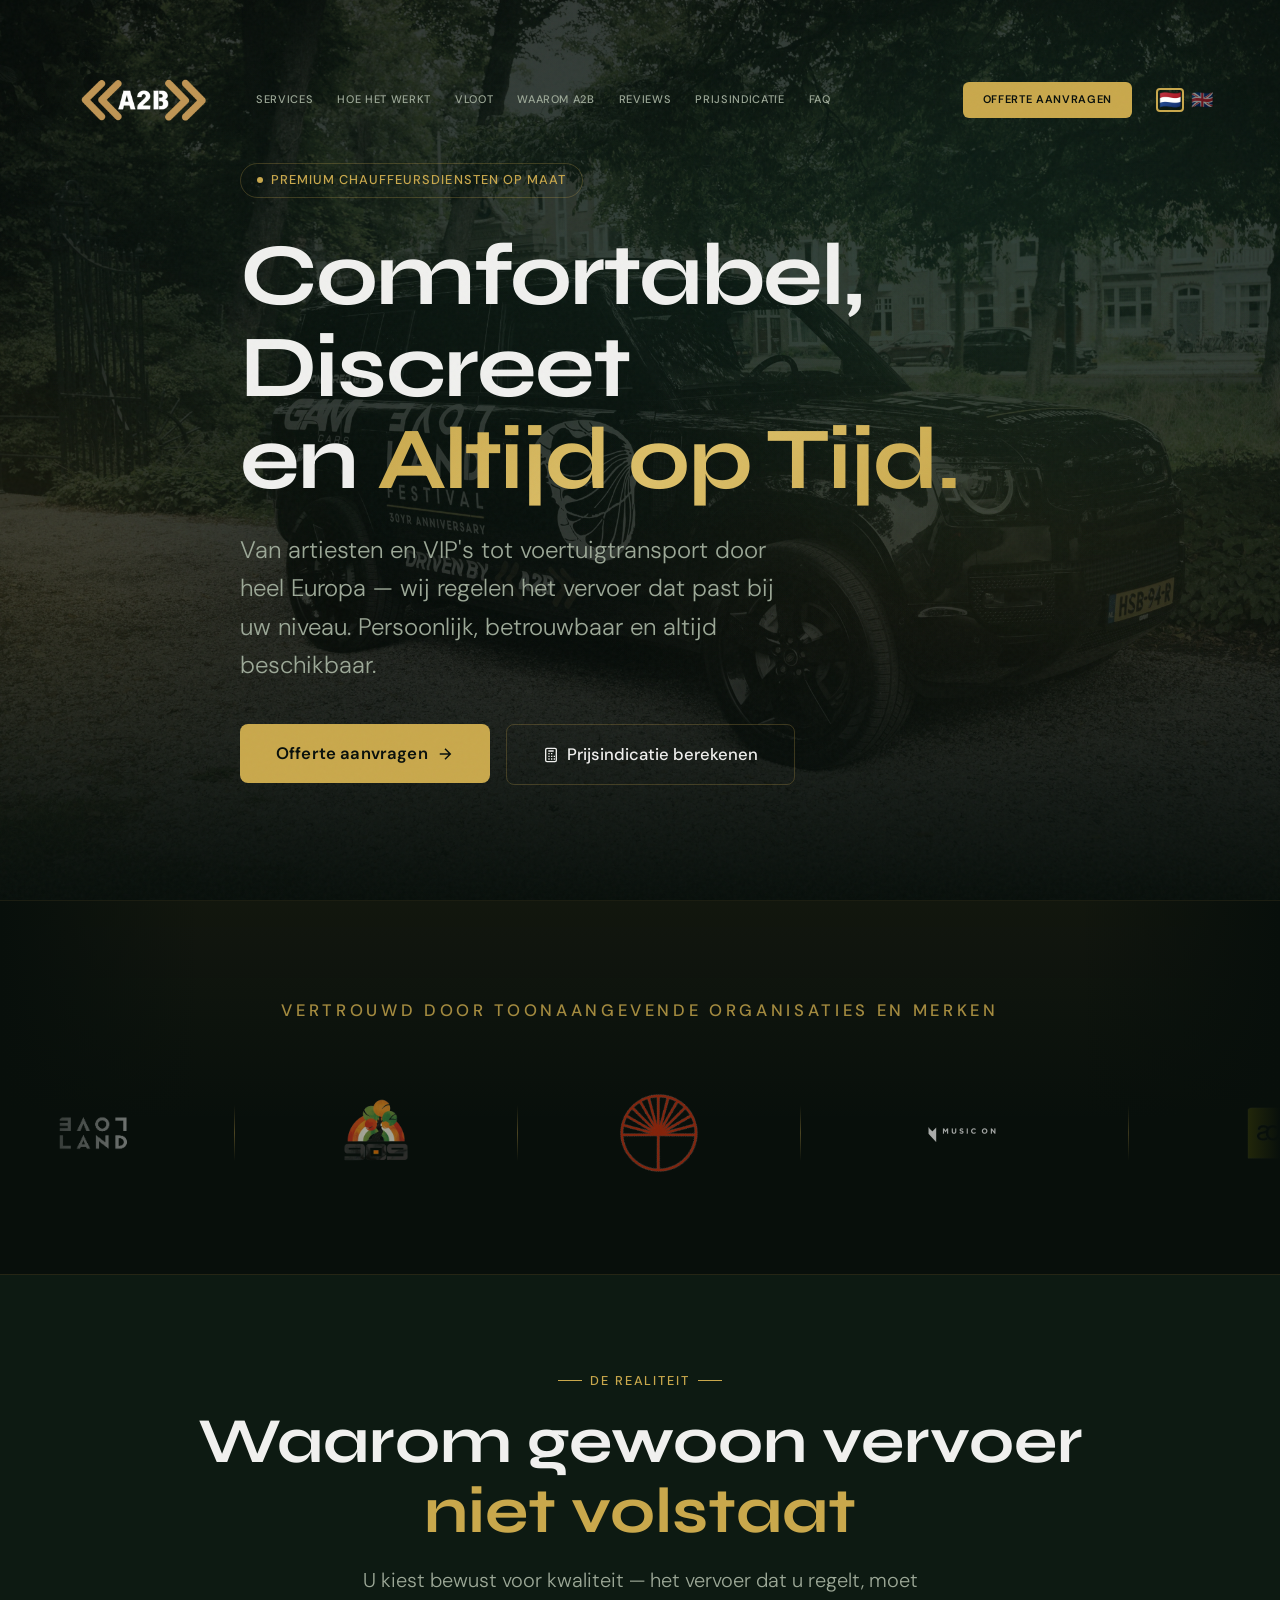
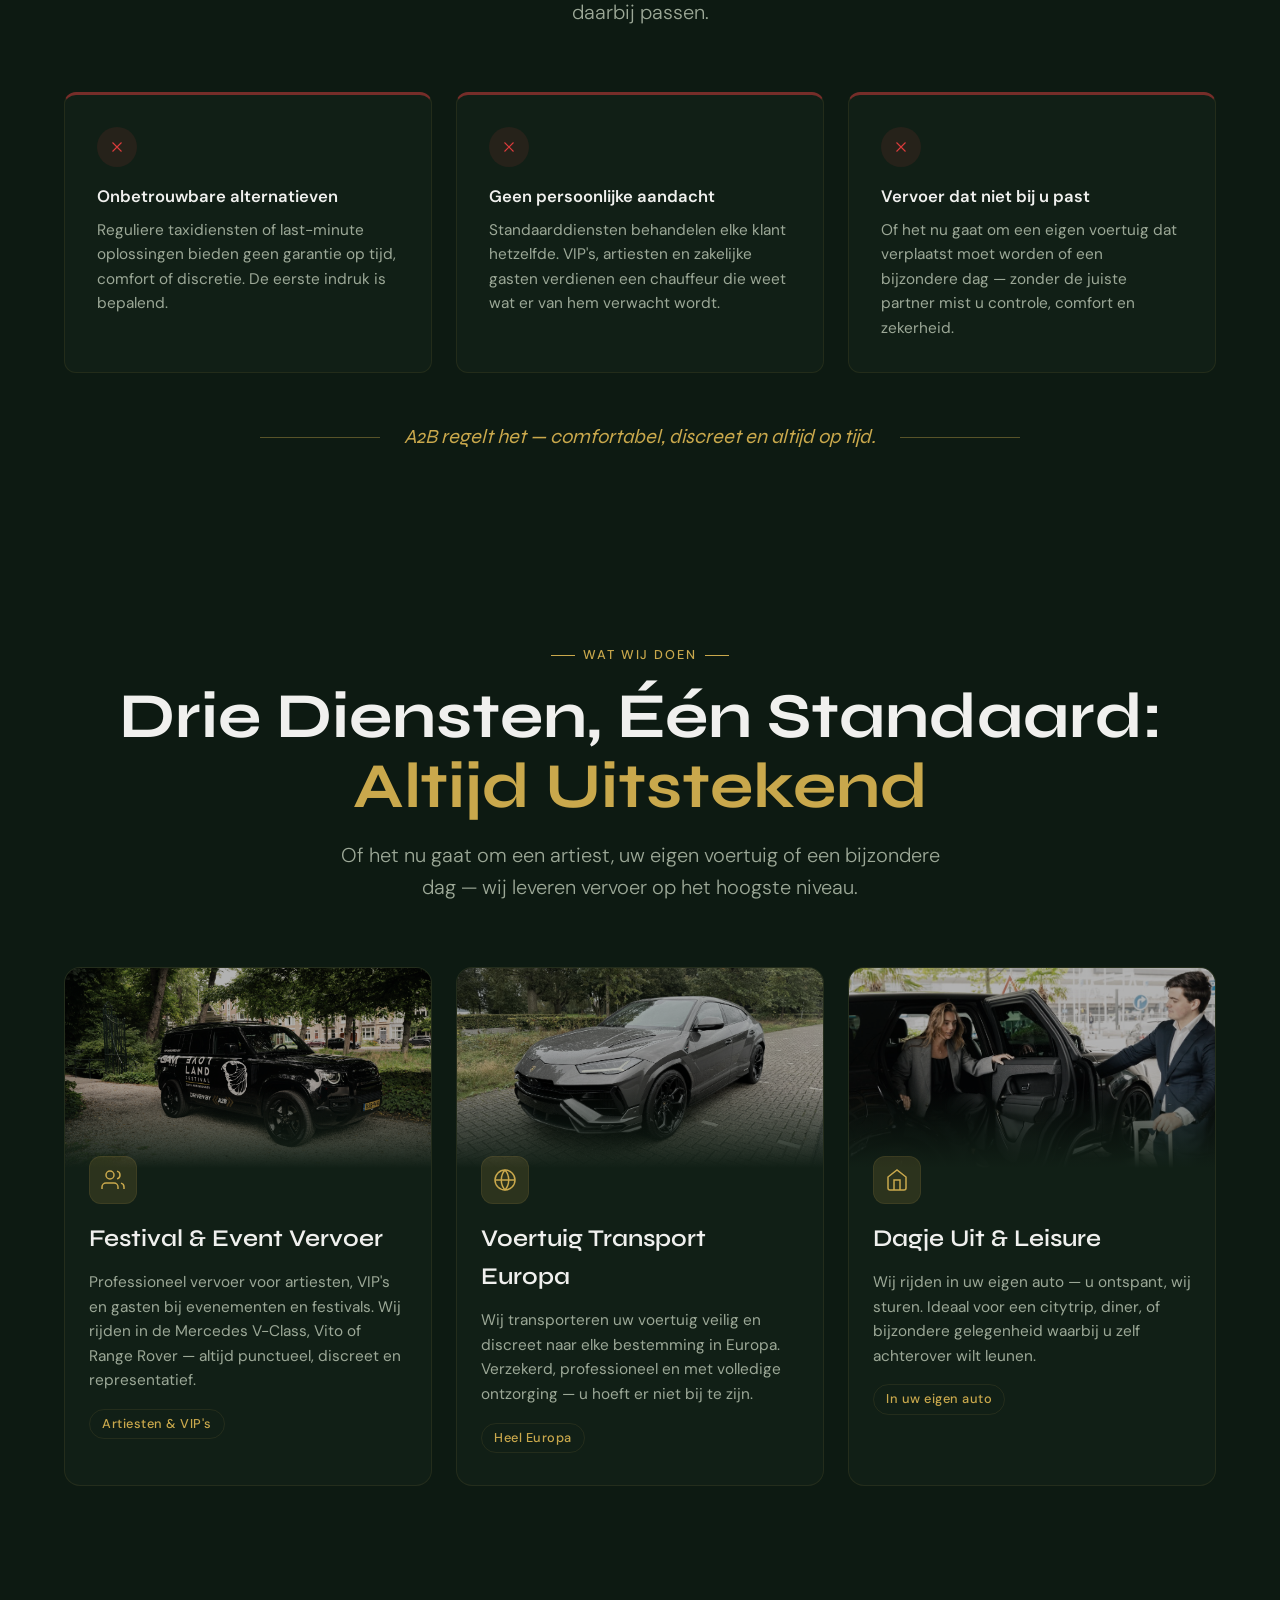
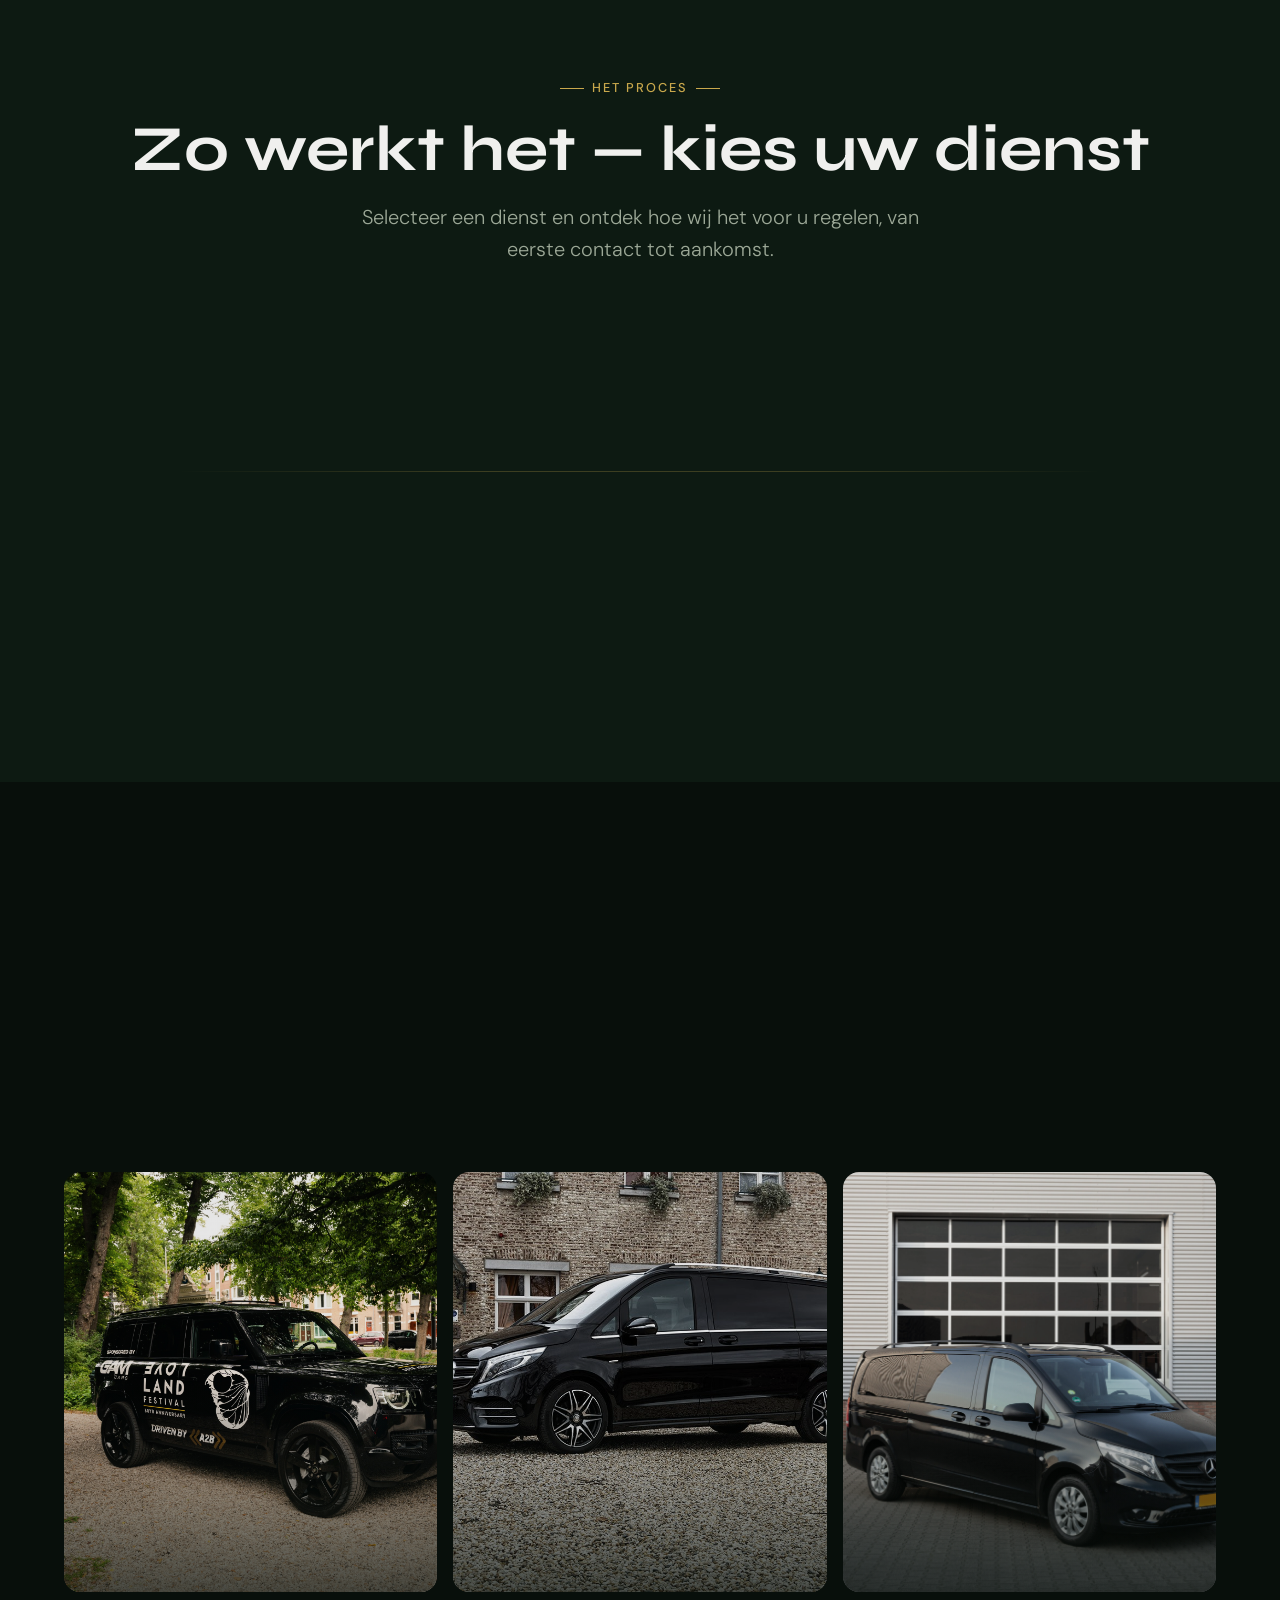
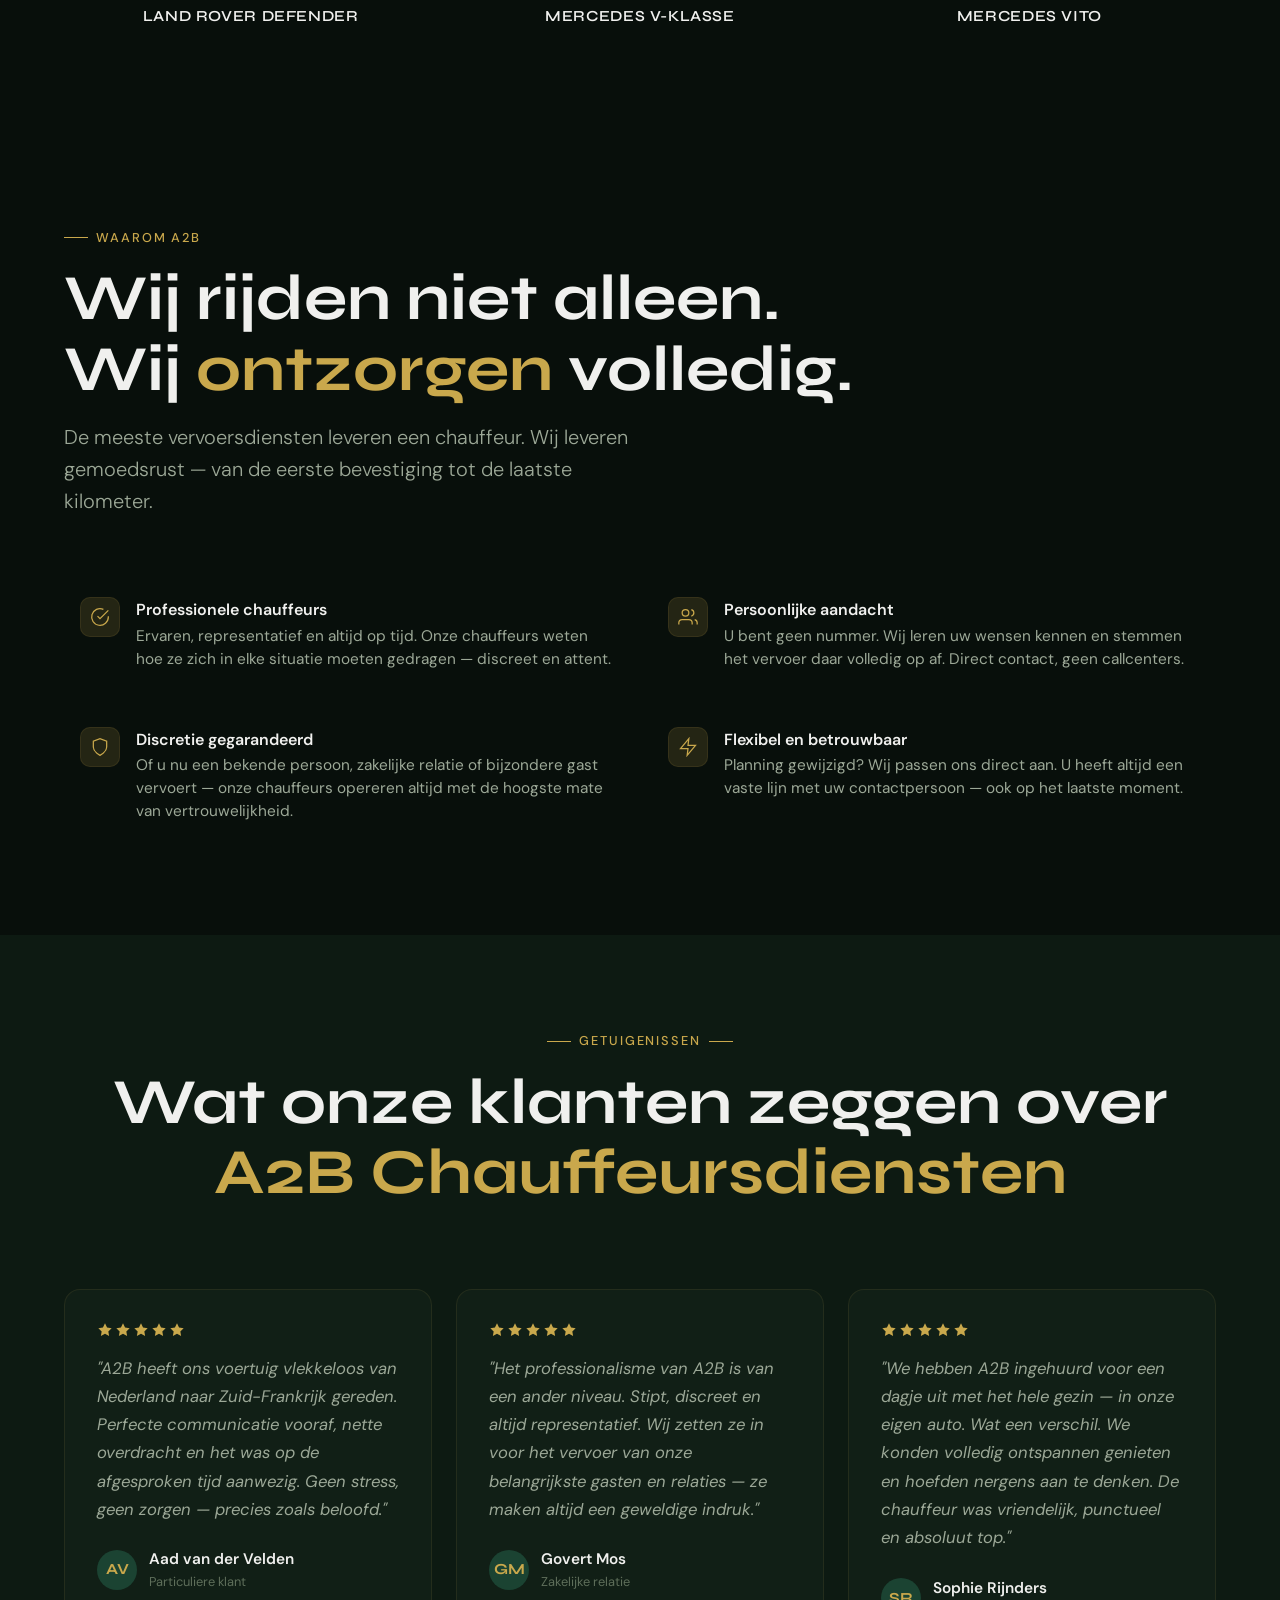
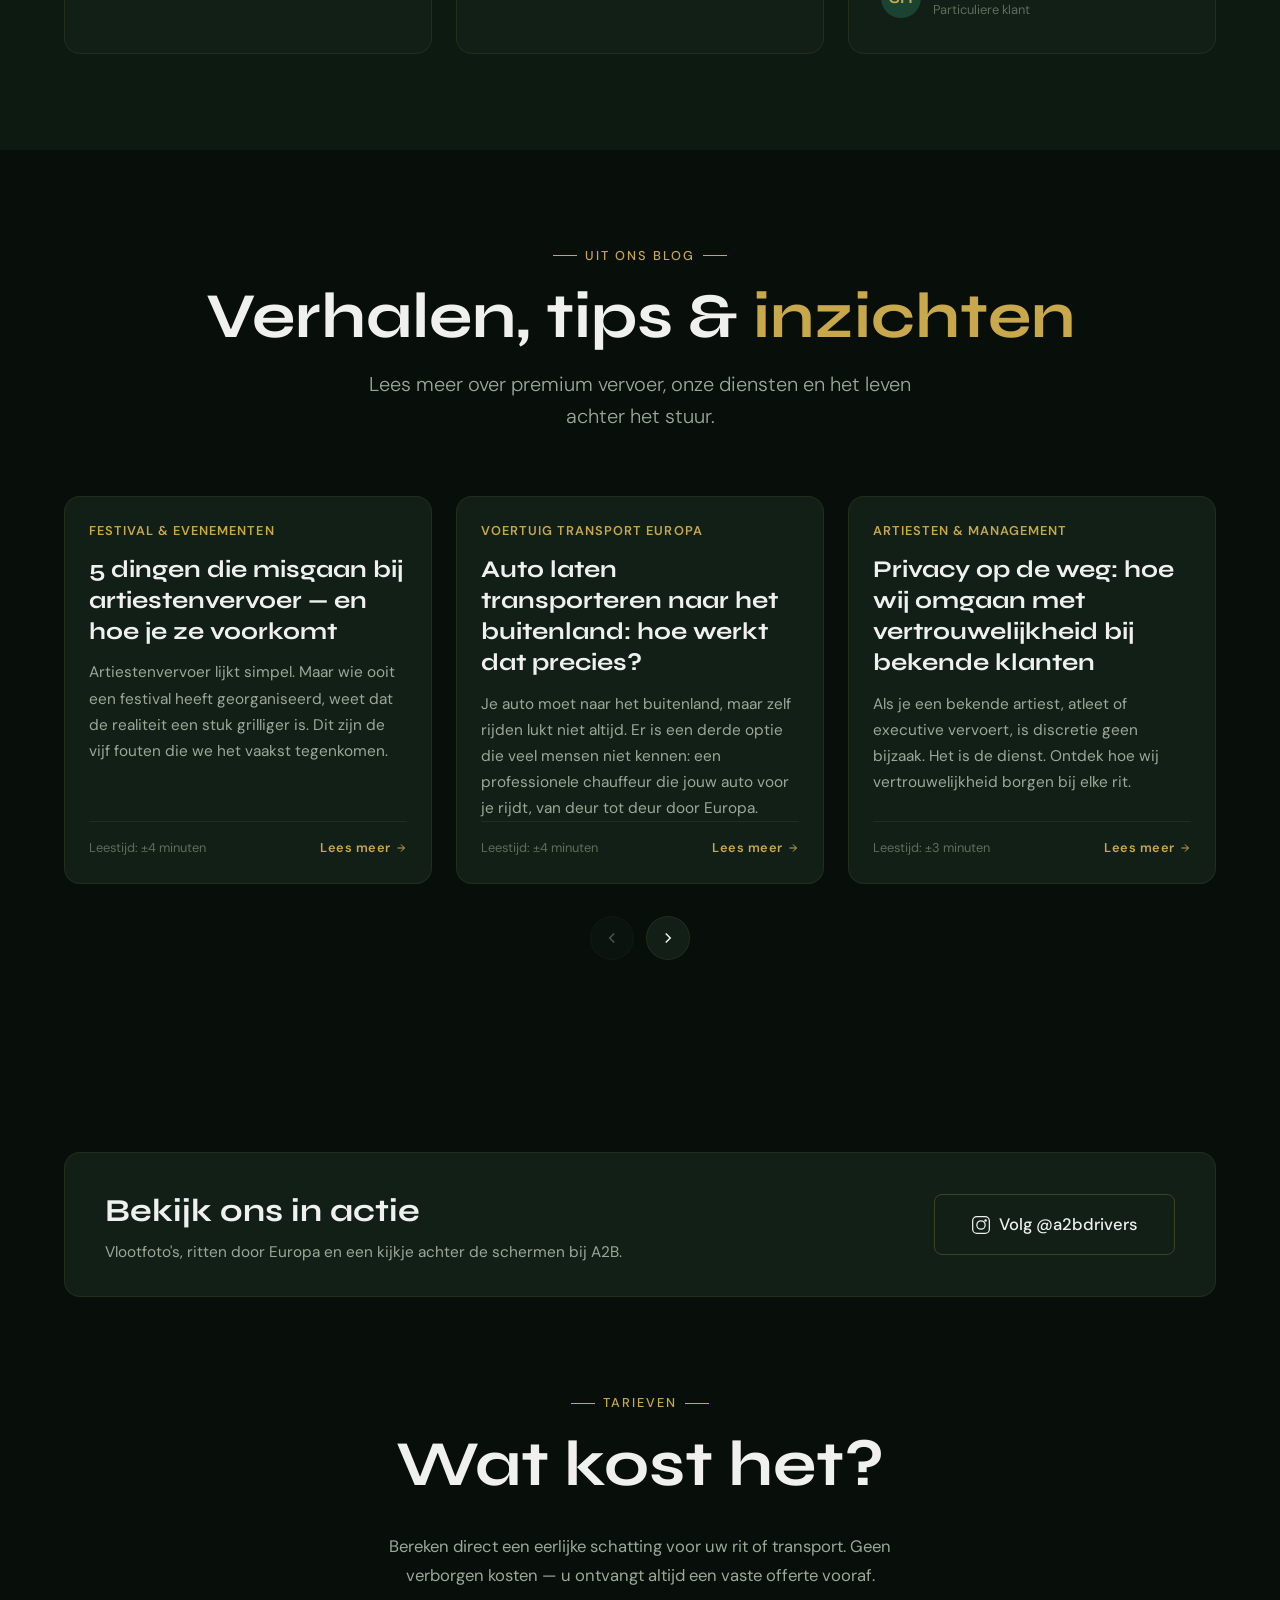
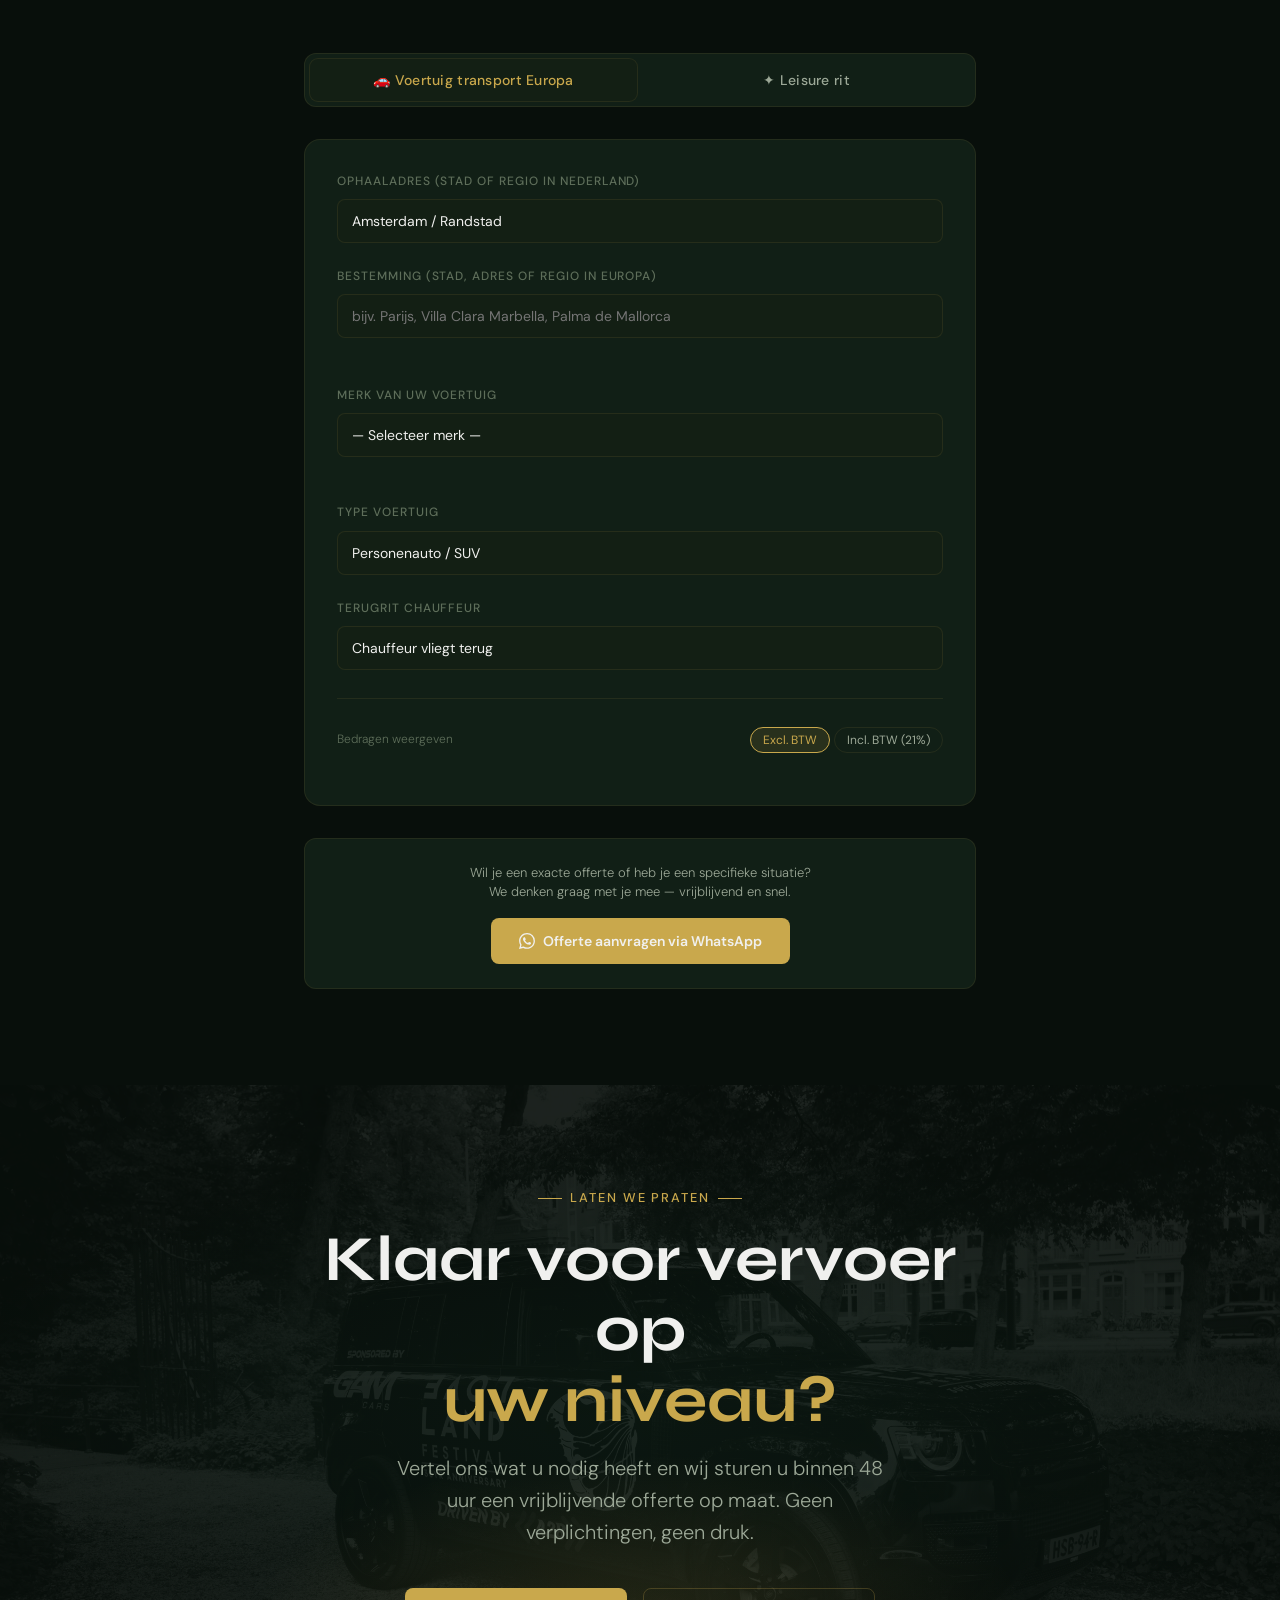
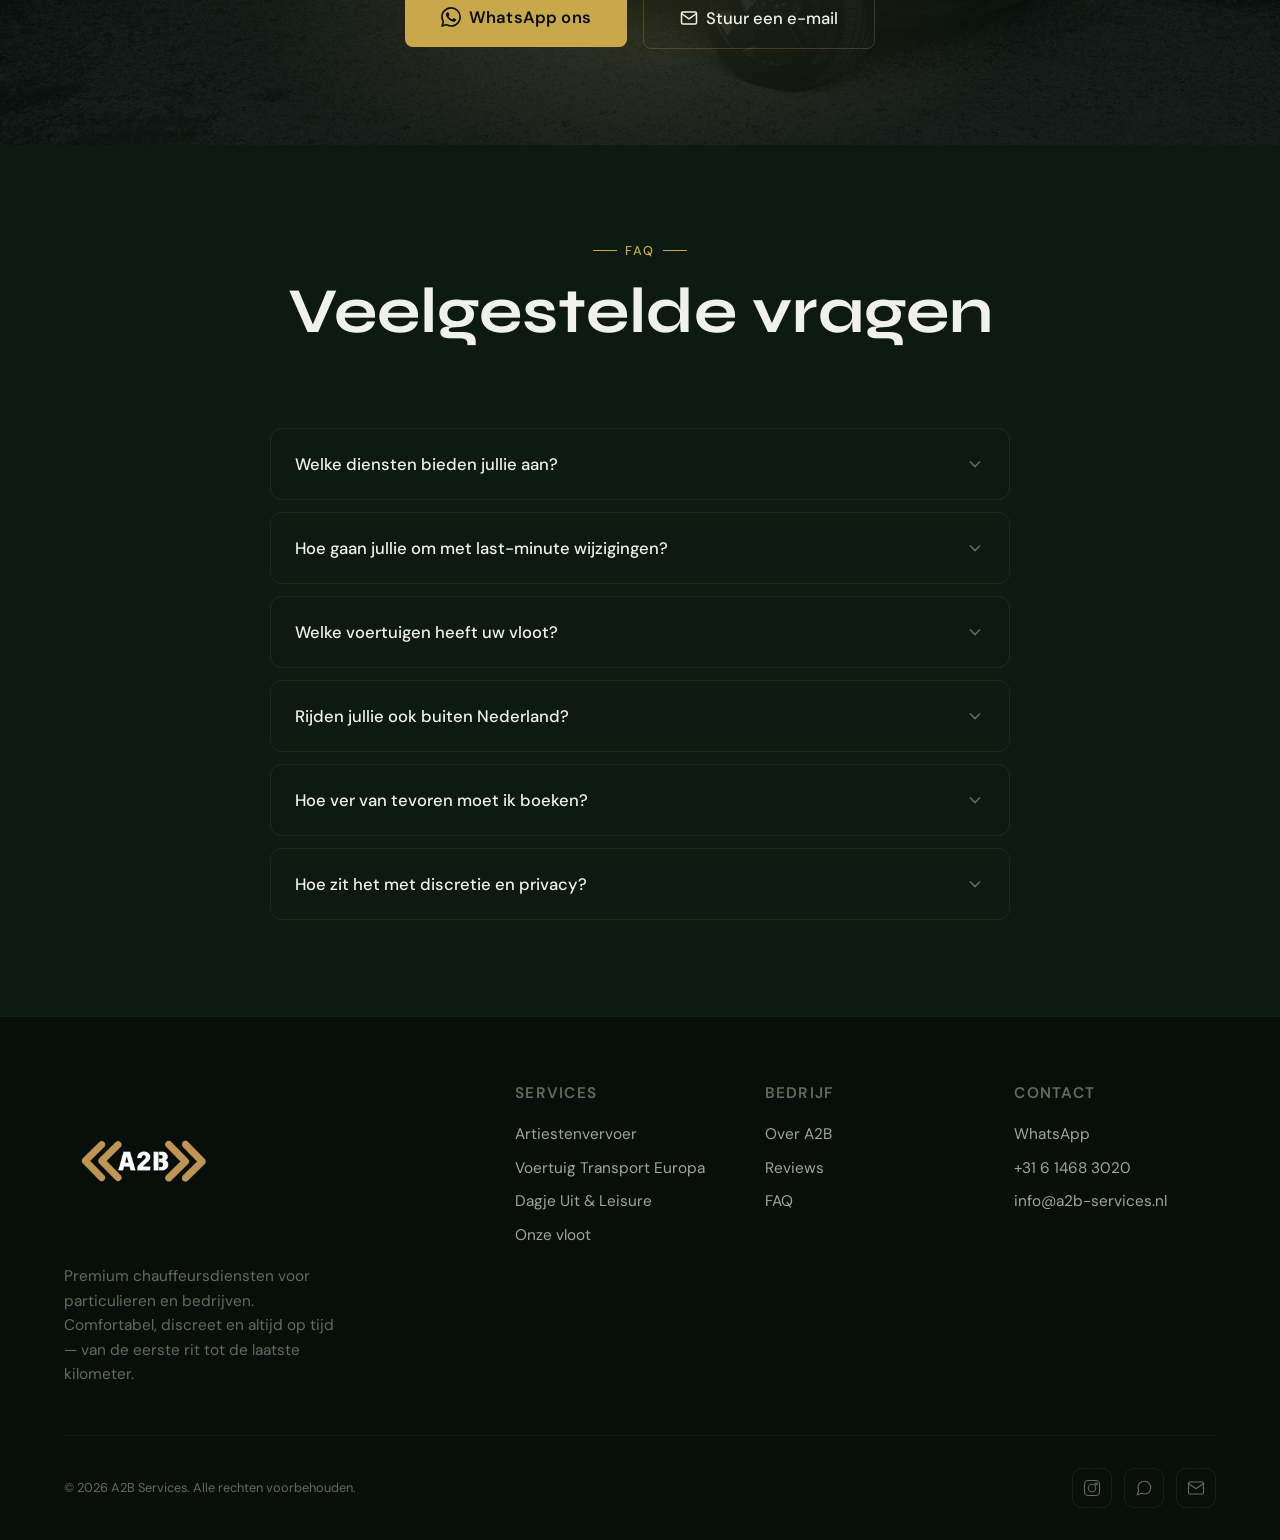
==== index.html @ 8ada1760 "Add files via upload" ====
<!DOCTYPE html>
<html lang="nl">
<head>
  <meta charset="UTF-8">
  <meta name="viewport" content="width=device-width, initial-scale=1.0">
  <title>A2B Services | Artiestenvervoer & Festivallogistiek</title>
  <meta name="description" content="Premium artiestenvervoer voor Europa's grootste muziekfestivals. End-to-end logistiek zodat organisatoren zich kunnen focussen op het evenement.">
  <meta property="og:title" content="A2B Services | Artiestenvervoer & Festivallogistiek">
  <meta property="og:description" content="Premium artiestenvervoer voor Europa's grootste muziekfestivals.">
  <link rel="icon" type="image/svg+xml" href="data:image/svg+xml,<svg xmlns='http://www.w3.org/2000/svg' viewBox='0 0 100 100'><text y='.9em' font-size='90'>🚘</text></svg>">
  <link href="https://fonts.googleapis.com/css2?family=Syne:wght@400;500;600;700;800&family=DM+Sans:ital,opsz,wght@0,9..40,300;0,9..40,400;0,9..40,500;1,9..40,300&display=swap" rel="stylesheet">
  <style>
    /* ===== RESET & BASE ===== */
    *, *::before, *::after { box-sizing: border-box; margin: 0; padding: 0; }

    :root {
      --bg-primary: #080f0b;
      --bg-secondary: #0d1a12;
      --bg-card: #111f16;
      --bg-card-hover: #162a1d;
      --text-primary: #f0f0ee;
      --text-secondary: #9ca897;
      --text-muted: #5e6e5a;
      --gold: #c9a84c;
      --gold-light: #ddc06a;
      --gold-dark: #a88b3a;
      --gold-glow: rgba(201, 168, 76, 0.15);
      --gold-glow-strong: rgba(201, 168, 76, 0.3);
      --green: #2d6a4f;
      --green-light: #40916c;
      --green-dark: #1b4332;
      --border: rgba(201, 168, 76, 0.1);
      --border-hover: rgba(201, 168, 76, 0.25);
      --font-heading: 'Syne', sans-serif;
      --font-body: 'DM Sans', -apple-system, sans-serif;
      --text-xs: clamp(0.75rem, 1vw, 0.875rem);
      --text-sm: clamp(0.875rem, 1.2vw, 1rem);
      --text-base: clamp(1rem, 1.3vw, 1.125rem);
      --text-lg: clamp(1.125rem, 1.6vw, 1.25rem);
      --text-xl: clamp(1.25rem, 2vw, 1.5rem);
      --text-2xl: clamp(1.5rem, 2.5vw, 2rem);
      --text-3xl: clamp(2rem, 3.5vw, 3rem);
      --text-4xl: clamp(2.5rem, 5vw, 4rem);
      --text-hero: clamp(3rem, 7vw, 5.5rem);
      --space-1: 4px; --space-2: 8px; --space-3: 12px; --space-4: 16px;
      --space-6: 24px; --space-8: 32px; --space-10: 40px; --space-12: 48px;
      --space-16: 64px; --space-20: 80px; --space-24: 96px; --space-32: 128px;
    }

    html { scroll-behavior: smooth; }

    body {
      font-family: var(--font-body);
      background: var(--bg-primary);
      color: var(--text-primary);
      line-height: 1.6;
      overflow-x: hidden;
      -webkit-font-smoothing: antialiased;
    }

    img { max-width: 100%; display: block; }
    a { text-decoration: none; color: inherit; }
    button { cursor: pointer; border: none; background: none; font-family: inherit; }

    .container {
      max-width: 1200px;
      margin: 0 auto;
      padding: 0 var(--space-6);
    }

    /* Noise overlay */
    body::before {
      content: '';
      position: fixed;
      inset: 0;
      z-index: 9999;
      pointer-events: none;
      opacity: 0.03;
      background-image: url("data:image/svg+xml,%3Csvg viewBox='0 0 256 256' xmlns='http://www.w3.org/2000/svg'%3E%3Cfilter id='noise'%3E%3CfeTurbulence type='fractalNoise' baseFrequency='0.9' numOctaves='4' stitchTiles='stitch'/%3E%3C/filter%3E%3Crect width='100%25' height='100%25' filter='url(%23noise)'/%3E%3C/svg%3E");
    }

    /* ===== SCROLL PROGRESS BAR ===== */
    .scroll-progress {
      position: fixed;
      top: 0;
      left: 0;
      height: 3px;
      background: linear-gradient(90deg, var(--green), var(--gold), var(--gold-light));
      z-index: 10001;
      width: 0%;
      transition: width 0.1s linear;
    }

    /* ===== CURSOR GLOW ===== */
    .cursor-glow {
      position: fixed;
      width: 400px;
      height: 400px;
      border-radius: 50%;
      pointer-events: none;
      z-index: 1;
      background: radial-gradient(circle, rgba(201, 168, 76, 0.06) 0%, transparent 70%);
      transform: translate(-50%, -50%);
      transition: opacity 0.3s;
      opacity: 0;
    }
    .cursor-glow.active { opacity: 1; }

    /* ===== NAVIGATION ===== */
    .navbar {
      position: fixed;
      top: 0;
      left: 0;
      right: 0;
      z-index: 1000;
      padding: 20px 0;
      transition: all 0.4s cubic-bezier(0.16, 1, 0.3, 1);
    }
    .navbar.scrolled {
      background: rgba(8, 15, 11, 0.92);
      backdrop-filter: blur(24px);
      -webkit-backdrop-filter: blur(24px);
      padding: 14px 0;
      border-bottom: 1px solid var(--border);
    }
    .navbar-inner {
      display: flex;
      align-items: center;
      justify-content: space-between;
      width: 100%;
    }
    .nav-logo {
      display: inline-flex;
      align-items: center;
    }
    .nav-logo img {
      height: 160px;
      width: auto;
      object-fit: contain;
      transition: all 0.4s cubic-bezier(0.16, 1, 0.3, 1);
    }
    .nav-logo:hover img { opacity: 0.85; }
    .navbar.scrolled .nav-logo img { height: 96px; }
    .footer-logo img {
      height: 64px;
      width: auto;
      object-fit: contain;
    }
    .nav-links {
      display: flex;
      align-items: center;
      justify-content: space-between;
      flex: 1;
      margin-left: var(--space-8);
    }
    .nav-links-center {
      display: flex;
      align-items: center;
      gap: var(--space-6);
    }
    .nav-links-right {
      display: flex;
      align-items: center;
      gap: var(--space-4);
    }
    .nav-link {
      color: var(--text-secondary);
      font-size: 11px;
      font-weight: 500;
      letter-spacing: 0.06em;
      text-transform: uppercase;
      transition: color 0.3s;
      position: relative;
      white-space: nowrap;
    }
    .nav-link::after {
      content: '';
      position: absolute;
      bottom: -4px;
      left: 0;
      width: 0;
      height: 1px;
      background: var(--gold);
      transition: width 0.3s;
    }
    .nav-link:hover { color: var(--text-primary); }
    .nav-link:hover::after { width: 100%; }
    .btn-nav {
      padding: 9px 20px;
      background: var(--gold);
      color: var(--bg-primary);
      border-radius: 6px;
      font-size: 11px;
      font-weight: 600;
      letter-spacing: 0.06em;
      text-transform: uppercase;
      white-space: nowrap;
      transition: all 0.3s;
    }
    .btn-nav:hover {
      background: var(--gold-light);
      transform: translateY(-1px);
      box-shadow: 0 8px 30px var(--gold-glow-strong);
    }
    .lang-switcher {
      display: flex;
      align-items: center;
      gap: 4px;
      margin-left: var(--space-2);
    }
    .lang-btn {
      background: none;
      border: 2px solid transparent;
      border-radius: 4px;
      padding: 1px;
      cursor: pointer;
      font-size: 18px;
      line-height: 1;
      opacity: 0.5;
      transition: opacity 0.2s, border-color 0.2s;
    }
    .lang-btn:hover { opacity: 0.85; }
    .lang-btn.active { opacity: 1; border-color: var(--gold); }
    .nav-hamburger {
      display: none;
      flex-direction: column;
      gap: 6px;
      padding: 4px;
      z-index: 1001;
    }
    .nav-hamburger span {
      width: 28px;
      height: 2px;
      background: var(--text-primary);
      transition: all 0.3s;
      display: block;
    }
    .nav-hamburger.active span:nth-child(1) { transform: rotate(45deg) translate(6px, 6px); }
    .nav-hamburger.active span:nth-child(2) { opacity: 0; }
    .nav-hamburger.active span:nth-child(3) { transform: rotate(-45deg) translate(6px, -6px); }

    @media (max-width: 768px) {
      .nav-hamburger { display: flex; }
      .nav-links {
        position: fixed;
        inset: 0;
        z-index: 1000;
        background: rgba(8, 15, 11, 0.98);
        backdrop-filter: blur(30px);
        flex-direction: column;
        justify-content: center;
        margin-left: 0;
        gap: var(--space-6);
        opacity: 0;
        pointer-events: none;
        transition: opacity 0.4s;
      }
      .nav-links.open { opacity: 1; pointer-events: all; }
      .nav-links-center { flex-direction: column; gap: var(--space-8); }
      .nav-links-right { flex-direction: column; gap: var(--space-4); }
      .nav-link { font-size: var(--text-xl); }
      .btn-nav { font-size: var(--text-lg); padding: 14px 36px; }
    }

    /* ===== HERO ===== */
    .hero {
      min-height: 100vh;
      display: flex;
      align-items: center;
      position: relative;
      overflow: hidden;
      padding: var(--space-32) 0 var(--space-20);
    }
    .hero-bg {
      position: absolute;
      inset: 0;
      z-index: 0;
    }
    /* Hero car background image — real A2B Defender */
    .hero-bg-image {
      position: absolute;
      inset: 0;
      background: url('Content/a2b-hero-web.jpg') center center / cover no-repeat;
      opacity: 0.25;
      filter: saturate(0.4) brightness(0.7);
    }
    .hero-bg::before {
      content: '';
      position: absolute;
      inset: 0;
      background: radial-gradient(ellipse 80% 60% at 50% 30%, rgba(45, 106, 79, 0.15) 0%, transparent 70%),
                  radial-gradient(ellipse 60% 50% at 80% 60%, rgba(201, 168, 76, 0.08) 0%, transparent 60%);
      z-index: 1;
    }
    .hero-bg::after {
      content: '';
      position: absolute;
      bottom: 0;
      left: 0;
      right: 0;
      height: 300px;
      background: linear-gradient(to top, var(--bg-primary), transparent);
      z-index: 1;
    }
    .hero-orb {
      position: absolute;
      width: 600px;
      height: 600px;
      border-radius: 50%;
      filter: blur(120px);
      opacity: 0.12;
      animation: orbFloat 20s ease-in-out infinite;
      z-index: 1;
    }
    .hero-orb-1 { background: var(--green); top: -10%; right: -10%; }
    .hero-orb-2 { background: var(--gold); bottom: 10%; left: -15%; animation-delay: -10s; width: 400px; height: 400px; }
    @keyframes orbFloat {
      0%, 100% { transform: translate(0, 0); }
      33% { transform: translate(30px, -20px); }
      66% { transform: translate(-20px, 30px); }
    }

    .hero-content {
      position: relative;
      z-index: 2;
      max-width: 800px;
    }
    .hero-badge {
      display: inline-flex;
      align-items: center;
      gap: var(--space-2);
      padding: 6px 16px;
      border: 1px solid var(--border-hover);
      border-radius: 100px;
      font-size: var(--text-xs);
      font-weight: 500;
      color: var(--gold);
      letter-spacing: 0.08em;
      text-transform: uppercase;
      margin-bottom: var(--space-8);
    }
    .hero-badge-dot {
      width: 6px;
      height: 6px;
      border-radius: 50%;
      background: var(--gold);
      animation: pulse 2s ease-in-out infinite;
    }
    @keyframes pulse {
      0%, 100% { opacity: 1; }
      50% { opacity: 0.3; }
    }
    .hero h1 {
      font-family: var(--font-heading);
      font-size: var(--text-hero);
      font-weight: 700;
      line-height: 1.05;
      letter-spacing: -0.02em;
      margin-bottom: var(--space-6);
    }
    .hero h1 .gold {
      background: linear-gradient(135deg, var(--gold), var(--gold-light), var(--gold));
      -webkit-background-clip: text;
      -webkit-text-fill-color: transparent;
      background-clip: text;
    }
    .hero-sub {
      font-size: var(--text-xl);
      color: var(--text-secondary);
      max-width: 560px;
      line-height: 1.6;
      margin-bottom: var(--space-10);
      font-weight: 300;
    }
    .hero-ctas {
      display: flex;
      gap: var(--space-4);
      flex-wrap: wrap;
    }
    /* Magnetic button wrapper */
    .magnetic-wrap {
      display: inline-block;
      position: relative;
    }
    .btn-primary {
      display: inline-flex;
      align-items: center;
      gap: var(--space-2);
      padding: 16px 36px;
      background: var(--gold);
      color: var(--bg-primary);
      font-size: var(--text-base);
      font-weight: 600;
      border-radius: 8px;
      transition: all 0.3s cubic-bezier(0.16, 1, 0.3, 1);
      letter-spacing: 0.01em;
      position: relative;
      overflow: hidden;
    }
    .btn-primary::before {
      content: '';
      position: absolute;
      inset: 0;
      background: linear-gradient(135deg, transparent 40%, rgba(255,255,255,0.2) 50%, transparent 60%);
      transform: translateX(-100%);
      transition: transform 0.6s;
    }
    .btn-primary:hover::before { transform: translateX(100%); }
    .btn-primary:hover {
      background: var(--gold-light);
      transform: translateY(-2px);
      box-shadow: 0 12px 40px var(--gold-glow-strong);
    }
    .btn-primary:active { transform: translateY(0); }
    .btn-secondary {
      display: inline-flex;
      align-items: center;
      gap: var(--space-2);
      padding: 16px 36px;
      background: transparent;
      color: var(--text-primary);
      font-size: var(--text-base);
      font-weight: 500;
      border-radius: 8px;
      border: 1px solid var(--border-hover);
      transition: all 0.3s;
    }
    .btn-secondary:hover {
      border-color: var(--gold);
      color: var(--gold);
      background: var(--gold-glow);
    }

    .hero-proof {
      margin-top: var(--space-16);
      display: flex;
      gap: var(--space-12);
      flex-wrap: wrap;
    }
    .hero-stat { display: flex; flex-direction: column; }
    .hero-stat-number {
      font-family: var(--font-heading);
      font-size: var(--text-3xl);
      font-weight: 700;
      color: var(--gold);
      line-height: 1;
    }
    .hero-stat-label {
      font-size: var(--text-sm);
      color: var(--text-muted);
      margin-top: var(--space-1);
    }

    /* ===== TRUSTED BY / MARQUEE ===== */
    .trusted {
      padding: var(--space-24) 0;
      border-top: 1px solid var(--border);
      border-bottom: 1px solid var(--border);
      overflow: hidden;
      background: linear-gradient(180deg, rgba(201,168,76,0.05) 0%, transparent 60%);
      position: relative;
    }
    .trusted-label {
      text-align: center;
      font-size: var(--text-base);
      text-transform: uppercase;
      letter-spacing: 0.22em;
      color: var(--gold);
      opacity: 0.8;
      margin-bottom: var(--space-16);
      font-weight: 500;
    }
    /* Fade edges */
    .trusted::before,
    .trusted::after {
      content: '';
      position: absolute;
      top: 0;
      bottom: 0;
      width: 200px;
      z-index: 2;
      pointer-events: none;
    }
    .trusted::before {
      left: 0;
      background: linear-gradient(to right, var(--bg-primary), transparent);
    }
    .trusted::after {
      right: 0;
      background: linear-gradient(to left, var(--bg-primary), transparent);
    }
    .marquee {
      display: flex;
      width: max-content;
      animation: marquee 20s linear infinite;
    }
    .marquee:hover { animation-play-state: paused; }
    .marquee-group {
      display: flex;
      align-items: center;
      gap: var(--space-24);
      padding: 0 var(--space-12);
    }
    .marquee-item {
      display: flex;
      align-items: center;
      flex-shrink: 0;
      opacity: 0.65;
      transition: opacity 0.4s, transform 0.4s;
    }
    .marquee-item:hover { opacity: 1; transform: scale(1.08); }
    .marquee-item img {
      height: 90px;
      width: auto;
      max-width: 200px;
      object-fit: contain;
      display: block;
      transition: filter 0.4s;
    }
    /* Only dark logos get inverted to white */
    .marquee-item img.logo-dark {
      filter: brightness(0) invert(1);
    }
    .marquee-item:hover img.logo-dark {
      filter: brightness(0) invert(1) opacity(1);
    }
    .marquee-divider {
      width: 1px;
      height: 56px;
      background: linear-gradient(to bottom, transparent, rgba(201,168,76,0.35), transparent);
      flex-shrink: 0;
    }
    @keyframes marquee {
      0% { transform: translateX(0); }
      100% { transform: translateX(-50%); }
    }

    /* ===== SECTION SHARED ===== */
    .section { padding: var(--space-24) 0; }
    .section-label {
      display: inline-flex;
      align-items: center;
      gap: var(--space-2);
      font-size: var(--text-xs);
      text-transform: uppercase;
      letter-spacing: 0.15em;
      color: var(--gold);
      font-weight: 500;
      margin-bottom: var(--space-4);
    }
    .section-label-line { width: 24px; height: 1px; background: var(--gold); }
    .section-title {
      font-family: var(--font-heading);
      font-size: var(--text-4xl);
      font-weight: 700;
      line-height: 1.1;
      margin-bottom: var(--space-4);
    }
    .section-subtitle {
      font-size: var(--text-lg);
      color: var(--text-secondary);
      max-width: 600px;
      line-height: 1.6;
      font-weight: 300;
    }
    .section-header { margin-bottom: var(--space-16); }
    .section-header-center {
      text-align: center;
      display: flex;
      flex-direction: column;
      align-items: center;
    }

    /* ===== PROBLEM SECTION ===== */
    .problem {
      background: var(--bg-secondary);
      position: relative;
    }
    .problem-cards {
      display: grid;
      grid-template-columns: repeat(3, 1fr);
      gap: var(--space-6);
      margin-top: var(--space-12);
    }
    .problem-card {
      background: var(--bg-card);
      border: 1px solid var(--border);
      border-top: 3px solid rgba(220, 60, 60, 0.5);
      border-radius: 12px;
      padding: var(--space-8);
      transition: transform 0.3s, border-color 0.3s;
    }
    .problem-card:hover {
      transform: translateY(-4px);
      border-top-color: #dc3c3c;
    }
    .problem-card-icon {
      width: 40px;
      height: 40px;
      border-radius: 50%;
      background: rgba(220, 60, 60, 0.1);
      display: flex;
      align-items: center;
      justify-content: center;
      margin-bottom: var(--space-4);
    }
    .problem-card-icon svg { width: 18px; height: 18px; stroke: #dc3c3c; }
    .problem-card h4 { font-weight: 600; margin-bottom: var(--space-2); font-size: var(--text-base); }
    .problem-card p { color: var(--text-secondary); font-size: var(--text-sm); line-height: 1.6; }
    .problem-solution {
      display: flex;
      align-items: center;
      gap: var(--space-6);
      margin-top: var(--space-12);
      justify-content: center;
    }
    .problem-solution-line {
      flex: 1;
      max-width: 120px;
      height: 1px;
      background: var(--gold);
      opacity: 0.4;
    }
    .problem-solution-text {
      font-family: var(--font-heading);
      font-size: var(--text-lg);
      font-style: italic;
      color: var(--gold);
      text-align: center;
    }
    @media (max-width: 768px) {
      .problem-cards { grid-template-columns: 1fr; }
      .problem-solution-line { max-width: 40px; }
    }

    /* ===== FLEET SHOWCASE (NEW) ===== */
    .fleet {
      padding: var(--space-24) 0;
      overflow: hidden;
    }
    .fleet-grid {
      display: grid;
      grid-template-columns: repeat(3, 1fr);
      gap: var(--space-4);
    }
    .fleet-col {
      display: flex;
      flex-direction: column;
    }
    .fleet-item {
      position: relative;
      border-radius: 16px;
      overflow: hidden;
      cursor: pointer;
      height: 420px;
    }
    .fleet-item img {
      width: 100%;
      height: 100%;
      object-fit: cover;
      object-position: center center;
      display: block;
      transition: transform 0.6s cubic-bezier(0.16, 1, 0.3, 1), filter 0.6s;
      filter: saturate(0.85) brightness(0.9);
    }
    .fleet-item:hover img {
      transform: scale(1.04);
      filter: saturate(1) brightness(1);
    }
    .fleet-item::after {
      content: '';
      position: absolute;
      inset: 0;
      background: linear-gradient(to top, rgba(8, 15, 11, 0.7) 0%, transparent 50%);
      pointer-events: none;
    }
    .fleet-item-label {
      text-align: center;
      margin-top: var(--space-3);
      font-family: var(--font-heading);
      font-size: var(--text-sm);
      font-weight: 600;
      color: var(--text-primary);
      letter-spacing: 0.04em;
      text-transform: uppercase;
    }
    .fleet-item-label span {
      display: block;
      font-family: var(--font-body);
      font-size: var(--text-xs);
      font-weight: 400;
      color: var(--text-muted);
      text-transform: none;
      letter-spacing: 0;
      margin-top: 2px;
    }
    .fleet-item:first-child {
      grid-row: auto;
    }
    .fleet-item .fleet-gold-border {
      position: absolute;
      inset: 0;
      border: 2px solid transparent;
      border-radius: 16px;
      transition: border-color 0.4s;
      pointer-events: none;
      z-index: 3;
    }
    .fleet-item:hover .fleet-gold-border {
      border-color: var(--gold);
      box-shadow: inset 0 0 30px var(--gold-glow);
    }

    @media (max-width: 768px) {
      .fleet-grid {
        grid-template-columns: 1fr;
        grid-template-rows: repeat(3, 280px);
      }
    }

    /* ===== SERVICES ===== */
    .services-grid {
      display: grid;
      grid-template-columns: repeat(3, 1fr);
      gap: var(--space-6);
    }
    .service-card {
      background: var(--bg-card);
      border: 1px solid var(--border);
      border-radius: 16px;
      overflow: hidden;
      transition: all 0.4s cubic-bezier(0.16, 1, 0.3, 1);
      position: relative;
    }
    .service-card::before {
      content: '';
      position: absolute;
      top: 0;
      left: 0;
      right: 0;
      height: 2px;
      background: linear-gradient(90deg, transparent, var(--gold), transparent);
      opacity: 0;
      transition: opacity 0.4s;
      z-index: 2;
    }
    .service-card:hover {
      border-color: var(--border-hover);
      transform: translateY(-6px);
      box-shadow: 0 20px 60px rgba(0, 0, 0, 0.4);
    }
    .service-card:hover::before { opacity: 1; }
    .service-card-image {
      width: 100%;
      height: 200px;
      overflow: hidden;
      position: relative;
    }
    .service-card-image img {
      width: 100%;
      height: 100%;
      object-fit: cover;
      transition: transform 0.6s cubic-bezier(0.16, 1, 0.3, 1);
      filter: saturate(0.6) brightness(0.7);
    }
    .service-card:hover .service-card-image img {
      transform: scale(1.1);
      filter: saturate(0.8) brightness(0.8);
    }
    .service-card-image::after {
      content: '';
      position: absolute;
      bottom: 0;
      left: 0;
      right: 0;
      height: 80px;
      background: linear-gradient(to top, var(--bg-card), transparent);
    }
    .service-card-body {
      padding: var(--space-6) var(--space-6) var(--space-8);
    }
    .service-icon {
      width: 48px;
      height: 48px;
      border-radius: 12px;
      background: var(--gold-glow);
      border: 1px solid var(--border);
      display: flex;
      align-items: center;
      justify-content: center;
      margin-bottom: var(--space-4);
      margin-top: -36px;
      position: relative;
      z-index: 1;
    }
    .service-icon svg {
      width: 24px;
      height: 24px;
      stroke: var(--gold);
      fill: none;
      stroke-width: 1.5;
    }
    .service-card h3 {
      font-family: var(--font-heading);
      font-size: var(--text-xl);
      font-weight: 600;
      margin-bottom: var(--space-3);
    }
    .service-card p {
      color: var(--text-secondary);
      font-size: var(--text-sm);
      line-height: 1.6;
    }
    .service-tag {
      display: inline-block;
      margin-top: var(--space-4);
      padding: 4px 12px;
      border-radius: 100px;
      font-size: var(--text-xs);
      font-weight: 500;
      color: var(--gold);
      border: 1px solid var(--border);
      letter-spacing: 0.04em;
    }
    @media (max-width: 900px) {
      .services-grid { grid-template-columns: 1fr; }
    }

    /* ===== HOW IT WORKS ===== */
    .how { background: var(--bg-secondary); }

    /* Dienst-selector tabs */
    .how-selector {
      display: flex;
      gap: var(--space-3);
      margin-bottom: var(--space-16);
      flex-wrap: wrap;
      justify-content: center;
    }
    .how-tab {
      padding: 10px 28px;
      border-radius: 100px;
      border: 1px solid var(--border);
      background: transparent;
      color: var(--text-secondary);
      font-family: var(--font-body);
      font-size: var(--text-sm);
      font-weight: 500;
      cursor: pointer;
      transition: all 0.3s cubic-bezier(0.16, 1, 0.3, 1);
      letter-spacing: 0.02em;
    }
    .how-tab:hover {
      border-color: var(--border-hover);
      color: var(--text-primary);
    }
    .how-tab.active {
      background: var(--gold);
      border-color: var(--gold);
      color: var(--bg-primary);
      font-weight: 600;
    }

    /* Stap-panelen */
    .how-panel { display: none; }
    .how-panel.active { display: block; }

    .how-steps {
      display: grid;
      grid-template-columns: repeat(4, 1fr);
      gap: var(--space-6);
      position: relative;
    }
    .how-steps::before {
      content: '';
      position: absolute;
      top: 36px;
      left: 10%;
      right: 10%;
      height: 1px;
      background: linear-gradient(90deg, transparent, var(--border-hover), var(--border-hover), transparent);
    }
    .how-step {
      text-align: center;
      position: relative;
      cursor: default;
    }
    .how-number {
      width: 72px;
      height: 72px;
      border-radius: 50%;
      background: var(--bg-card);
      border: 2px solid var(--border);
      display: flex;
      align-items: center;
      justify-content: center;
      margin: 0 auto var(--space-6);
      font-family: var(--font-heading);
      font-size: var(--text-2xl);
      font-weight: 700;
      color: var(--gold);
      position: relative;
      z-index: 1;
      transition: all 0.4s cubic-bezier(0.16, 1, 0.3, 1);
    }
    .how-step:hover .how-number {
      border-color: var(--gold);
      box-shadow: 0 0 40px var(--gold-glow-strong);
      transform: scale(1.1);
    }
    .how-step h3 {
      font-family: var(--font-heading);
      font-size: var(--text-lg);
      font-weight: 600;
      margin-bottom: var(--space-2);
    }
    .how-step p {
      color: var(--text-secondary);
      font-size: var(--text-sm);
      line-height: 1.5;
      max-width: 220px;
      margin: 0 auto;
    }
    @media (max-width: 900px) {
      .how-steps { grid-template-columns: 1fr 1fr; gap: var(--space-10); }
      .how-steps::before { display: none; }
    }
    @media (max-width: 500px) {
      .how-steps { grid-template-columns: 1fr; }
    }

    /* ===== PARALLAX IMAGE BREAK ===== */
    .parallax-break {
      height: 50vh;
      min-height: 350px;
      position: relative;
      overflow: hidden;
      display: flex;
      align-items: center;
      justify-content: center;
    }
    .parallax-break-img {
      position: absolute;
      inset: -20%;
      background-size: cover;
      background-position: center;
      background-attachment: fixed;
      filter: saturate(0.5) brightness(0.5);
    }
    @media (max-width: 768px) {
      .parallax-break-img { background-attachment: scroll; }
    }
    .parallax-break-overlay {
      position: absolute;
      inset: 0;
      background: linear-gradient(to bottom, var(--bg-primary), rgba(8,15,11,0.3), var(--bg-primary));
    }
    .parallax-break-content {
      position: relative;
      z-index: 2;
      text-align: center;
      max-width: 700px;
      padding: 0 var(--space-6);
    }
    .parallax-break-content h2 {
      font-family: var(--font-heading);
      font-size: var(--text-3xl);
      font-weight: 700;
      margin-bottom: var(--space-3);
    }
    .parallax-break-content p {
      color: var(--text-secondary);
      font-size: var(--text-lg);
      font-weight: 300;
    }

    /* ===== STATS ===== */
    .stats {
      padding: var(--space-20) 0;
      border-top: 1px solid var(--border);
      border-bottom: 1px solid var(--border);
    }
    .stats-grid {
      display: grid;
      grid-template-columns: repeat(4, 1fr);
      gap: var(--space-8);
      text-align: center;
    }
    .stat-item {
      padding: var(--space-6);
      transition: transform 0.3s;
    }
    .stat-item:hover { transform: translateY(-4px); }
    .stat-number {
      font-family: var(--font-heading);
      font-size: var(--text-4xl);
      font-weight: 800;
      background: linear-gradient(135deg, var(--gold), var(--gold-light));
      -webkit-background-clip: text;
      -webkit-text-fill-color: transparent;
      background-clip: text;
      line-height: 1.1;
    }
    .stat-label {
      font-size: var(--text-sm);
      color: var(--text-muted);
      margin-top: var(--space-2);
      line-height: 1.4;
    }
    @media (max-width: 768px) {
      .stats-grid { grid-template-columns: 1fr 1fr; }
    }

    /* ===== WHY A2B ===== */
    .why-grid {
      display: grid;
      grid-template-columns: 1fr;
      gap: var(--space-16);
    }
    .why-features {
      display: grid;
      grid-template-columns: 1fr 1fr;
      gap: var(--space-6);
    }
    @media (max-width: 600px) {
      .why-features { grid-template-columns: 1fr; }
    }
    .why-feature {
      display: flex;
      gap: var(--space-4);
      align-items: flex-start;
      padding: var(--space-4);
      border-radius: 12px;
      transition: all 0.3s;
      cursor: default;
    }
    .why-feature:hover {
      background: var(--gold-glow);
      transform: translateX(8px);
    }
    .why-feature-icon {
      flex-shrink: 0;
      width: 40px;
      height: 40px;
      border-radius: 10px;
      background: var(--gold-glow);
      border: 1px solid var(--border);
      display: flex;
      align-items: center;
      justify-content: center;
      transition: all 0.3s;
    }
    .why-feature:hover .why-feature-icon {
      background: var(--gold);
      border-color: var(--gold);
    }
    .why-feature:hover .why-feature-icon svg {
      stroke: var(--bg-primary);
    }
    .why-feature-icon svg {
      width: 20px;
      height: 20px;
      stroke: var(--gold);
      fill: none;
      stroke-width: 1.5;
      transition: stroke 0.3s;
    }
    .why-feature h4 { font-weight: 600; margin-bottom: 2px; }
    .why-feature p { color: var(--text-secondary); font-size: var(--text-sm); line-height: 1.5; }

    /* Why visual — car image card */
    .why-visual {
      position: relative;
      border-radius: 20px;
      overflow: hidden;
      aspect-ratio: 4/5;
    }
    .why-visual img {
      width: 100%;
      height: 100%;
      object-fit: cover;
      filter: saturate(0.6) brightness(0.7);
      transition: all 0.6s cubic-bezier(0.16, 1, 0.3, 1);
    }
    .why-visual:hover img {
      filter: saturate(0.9) brightness(0.8);
      transform: scale(1.05);
    }
    .why-visual::after {
      content: '';
      position: absolute;
      inset: 0;
      background: linear-gradient(to top, rgba(8,15,11,0.8) 0%, transparent 40%, rgba(8,15,11,0.2) 100%);
    }
    .why-visual-overlay {
      position: absolute;
      bottom: 0;
      left: 0;
      right: 0;
      padding: var(--space-8);
      z-index: 2;
    }
    .why-visual-overlay h3 {
      font-family: var(--font-heading);
      font-size: var(--text-2xl);
      font-weight: 700;
      margin-bottom: var(--space-4);
    }
    .why-checklist {
      list-style: none;
      display: flex;
      flex-direction: column;
      gap: var(--space-2);
    }
    .why-checklist li {
      display: flex;
      align-items: center;
      gap: var(--space-3);
      font-size: var(--text-sm);
      color: var(--text-secondary);
    }
    .why-checklist li svg {
      width: 16px;
      height: 16px;
      stroke: var(--gold);
      fill: none;
      stroke-width: 2;
      flex-shrink: 0;
    }
    .why-visual-border {
      position: absolute;
      inset: 0;
      border: 1px solid var(--border);
      border-radius: 20px;
      pointer-events: none;
      z-index: 3;
      transition: border-color 0.3s;
    }
    .why-visual:hover .why-visual-border {
      border-color: var(--gold);
    }
    @media (max-width: 768px) {
      .why-grid { grid-template-columns: 1fr; }
      .why-visual { aspect-ratio: 16/9; }
    }

    /* ===== TESTIMONIALS ===== */
    .testimonials-grid {
      display: grid;
      grid-template-columns: repeat(3, 1fr);
      gap: var(--space-6);
    }
    .testimonial-card {
      background: var(--bg-card);
      border: 1px solid var(--border);
      border-radius: 16px;
      padding: var(--space-8);
      transition: all 0.4s cubic-bezier(0.16, 1, 0.3, 1);
      position: relative;
    }
    .testimonial-card:hover {
      border-color: var(--border-hover);
      transform: translateY(-4px);
      box-shadow: 0 20px 50px rgba(0,0,0,0.3);
    }
    .testimonial-stars {
      display: flex;
      gap: 2px;
      margin-bottom: var(--space-4);
    }
    .testimonial-stars svg { width: 16px; height: 16px; fill: var(--gold); }
    .testimonial-card blockquote {
      font-size: var(--text-base);
      line-height: 1.7;
      color: var(--text-secondary);
      margin-bottom: var(--space-6);
      font-style: italic;
    }
    .testimonial-author {
      display: flex;
      align-items: center;
      gap: var(--space-3);
    }
    .testimonial-avatar {
      width: 40px;
      height: 40px;
      border-radius: 50%;
      background: var(--green-dark);
      display: flex;
      align-items: center;
      justify-content: center;
      font-family: var(--font-heading);
      font-weight: 700;
      color: var(--gold);
      font-size: var(--text-sm);
    }
    .testimonial-name { font-weight: 600; font-size: var(--text-sm); }
    .testimonial-role { font-size: var(--text-xs); color: var(--text-muted); }
    @media (max-width: 768px) {
      .testimonials-grid { grid-template-columns: 1fr; }
    }

    /* ===== CTA SECTION ===== */
    .cta-section {
      padding: var(--space-24) 0;
      text-align: center;
      position: relative;
      overflow: hidden;
    }
    .cta-bg {
      position: absolute;
      inset: 0;
      background: radial-gradient(ellipse 80% 60% at 50% 50%, rgba(45, 106, 79, 0.1) 0%, transparent 70%),
                  radial-gradient(ellipse 50% 40% at 50% 80%, var(--gold-glow) 0%, transparent 60%);
    }
    /* CTA background car image */
    .cta-bg-image {
      position: absolute;
      inset: 0;
      background: url('Content/a2b-hero-web.jpg') center center / cover no-repeat;
      opacity: 0.08;
      filter: saturate(0);
    }
    .cta-content { position: relative; z-index: 1; }
    .cta-section .section-title {
      max-width: 700px;
      margin: 0 auto var(--space-4);
    }
    .cta-section .section-subtitle {
      max-width: 500px;
      margin: 0 auto var(--space-10);
    }
    .cta-buttons {
      display: flex;
      gap: var(--space-4);
      justify-content: center;
      flex-wrap: wrap;
    }

    /* ===== FAQ ===== */
    .faq { background: var(--bg-secondary); }
    .faq-list {
      max-width: 740px;
      margin: 0 auto;
      display: flex;
      flex-direction: column;
      gap: var(--space-3);
    }
    .faq-item {
      border: 1px solid var(--border);
      border-radius: 12px;
      overflow: hidden;
      transition: all 0.3s;
    }
    .faq-item:hover,
    .faq-item.open { border-color: var(--border-hover); }
    .faq-item.open { background: var(--bg-card); }
    .faq-question {
      width: 100%;
      padding: var(--space-6);
      display: flex;
      justify-content: space-between;
      align-items: center;
      font-size: var(--text-base);
      font-weight: 500;
      color: var(--text-primary);
      text-align: left;
      cursor: pointer;
      transition: color 0.3s;
    }
    .faq-question:hover { color: var(--gold); }
    .faq-chevron {
      width: 20px;
      height: 20px;
      stroke: var(--text-muted);
      flex-shrink: 0;
      transition: all 0.3s;
    }
    .faq-item.open .faq-chevron { transform: rotate(180deg); stroke: var(--gold); }
    .faq-answer {
      max-height: 0;
      overflow: hidden;
      transition: max-height 0.4s cubic-bezier(0.16, 1, 0.3, 1);
    }
    .faq-answer-inner {
      padding: 0 var(--space-6) var(--space-6);
      color: var(--text-secondary);
      font-size: var(--text-sm);
      line-height: 1.7;
    }

    /* ===== BLOG ===== */
    .blog-carousel-wrap {
      position: relative;
      overflow: hidden;
      margin-top: var(--space-12);
    }
    .blog-carousel {
      display: flex;
      gap: var(--space-6);
      transition: transform 0.5s cubic-bezier(0.16, 1, 0.3, 1);
    }
    .blog-card {
      flex: 0 0 calc((100% - 2 * var(--space-6)) / 3);
      background: var(--bg-card);
      border: 1px solid var(--border);
      border-radius: 16px;
      overflow: hidden;
      display: flex;
      flex-direction: column;
      transition: transform 0.3s, border-color 0.3s;
    }
    .blog-card:hover {
      transform: translateY(-4px);
      border-color: var(--gold);
    }
    .blog-card-body {
      padding: var(--space-6);
      flex: 1;
      display: flex;
      flex-direction: column;
    }
    .blog-card-tag {
      display: inline-block;
      font-size: var(--text-xs);
      font-weight: 600;
      letter-spacing: 0.08em;
      text-transform: uppercase;
      color: var(--gold);
      margin-bottom: var(--space-3);
    }
    .blog-card-title {
      font-family: var(--font-heading);
      font-size: var(--text-xl);
      font-weight: 700;
      line-height: 1.3;
      margin-bottom: var(--space-3);
    }
    .blog-card-excerpt {
      font-size: var(--text-sm);
      color: var(--text-secondary);
      line-height: 1.7;
      flex: 1;
    }
    .blog-card-footer {
      display: flex;
      align-items: center;
      justify-content: space-between;
      margin-top: var(--space-5);
      padding-top: var(--space-4);
      border-top: 1px solid var(--border);
    }
    .blog-card-date {
      font-size: var(--text-xs);
      color: var(--text-muted);
    }
    .blog-card-link {
      font-size: var(--text-xs);
      font-weight: 600;
      color: var(--gold);
      letter-spacing: 0.04em;
      display: flex;
      align-items: center;
      gap: 4px;
      transition: gap 0.2s;
    }
    .blog-card-link:hover { gap: 8px; }
    .blog-nav {
      display: flex;
      justify-content: center;
      gap: var(--space-3);
      margin-top: var(--space-8);
    }
    .blog-nav-btn {
      width: 44px;
      height: 44px;
      border-radius: 50%;
      border: 1px solid var(--border);
      background: var(--bg-card);
      color: var(--text-primary);
      display: flex;
      align-items: center;
      justify-content: center;
      cursor: pointer;
      transition: border-color 0.2s, background 0.2s;
    }
    .blog-nav-btn:hover {
      border-color: var(--gold);
      background: rgba(201,168,76,0.08);
    }
    .blog-nav-btn svg { width: 18px; height: 18px; }

    /* ===== FOOTER ===== */
    .footer {
      padding: var(--space-16) 0 var(--space-8);
      border-top: 1px solid var(--border);
    }
    .footer-grid {
      display: grid;
      grid-template-columns: 2fr 1fr 1fr 1fr;
      gap: var(--space-12);
      margin-bottom: var(--space-12);
    }
    .footer-brand .nav-logo { margin-bottom: var(--space-4); display: inline-block; }
    .footer-brand p {
      color: var(--text-muted);
      font-size: var(--text-sm);
      line-height: 1.6;
      max-width: 280px;
    }
    .footer-col h4 {
      font-size: var(--text-sm);
      font-weight: 600;
      text-transform: uppercase;
      letter-spacing: 0.08em;
      color: var(--text-muted);
      margin-bottom: var(--space-4);
    }
    .footer-links {
      list-style: none;
      display: flex;
      flex-direction: column;
      gap: var(--space-2);
    }
    .footer-links a {
      color: var(--text-secondary);
      font-size: var(--text-sm);
      transition: color 0.3s;
    }
    .footer-links a:hover { color: var(--gold); }
    .footer-bottom {
      padding-top: var(--space-8);
      border-top: 1px solid var(--border);
      display: flex;
      justify-content: space-between;
      align-items: center;
      flex-wrap: wrap;
      gap: var(--space-4);
    }
    .footer-bottom p { color: var(--text-muted); font-size: var(--text-xs); }
    .footer-socials { display: flex; gap: var(--space-3); }
    .footer-social {
      width: 40px;
      height: 40px;
      border-radius: 10px;
      border: 1px solid var(--border);
      display: flex;
      align-items: center;
      justify-content: center;
      transition: all 0.3s;
    }
    .footer-social:hover {
      border-color: var(--gold);
      background: var(--gold-glow);
      transform: translateY(-2px);
    }
    .footer-social svg {
      width: 18px;
      height: 18px;
      stroke: var(--text-muted);
      fill: none;
      stroke-width: 1.5;
      transition: stroke 0.3s;
    }
    .footer-social:hover svg { stroke: var(--gold); }
    @media (max-width: 768px) {
      .footer-grid { grid-template-columns: 1fr 1fr; }
    }
    @media (max-width: 500px) {
      .footer-grid { grid-template-columns: 1fr; }
    }

    /* ===== SCROLL ANIMATIONS ===== */
    [data-animate] {
      opacity: 0;
      transform: translateY(30px);
      transition: opacity 0.8s cubic-bezier(0.16, 1, 0.3, 1),
                  transform 0.8s cubic-bezier(0.16, 1, 0.3, 1);
    }
    [data-animate="fade-up"] { transform: translateY(40px); }
    [data-animate="fade-in"] { transform: none; }
    [data-animate="fade-left"] { transform: translateX(40px); }
    [data-animate="fade-right"] { transform: translateX(-40px); }
    [data-animate="scale-up"] { transform: scale(0.92); }
    [data-animate].visible {
      opacity: 1;
      transform: translateY(0) scale(1) translateX(0);
    }
    [data-delay="1"] { transition-delay: 0.1s; }
    [data-delay="2"] { transition-delay: 0.2s; }
    [data-delay="3"] { transition-delay: 0.3s; }
    [data-delay="4"] { transition-delay: 0.4s; }
    [data-delay="5"] { transition-delay: 0.5s; }
    [data-delay="6"] { transition-delay: 0.6s; }

    @media (prefers-reduced-motion: reduce) {
      [data-animate] { opacity: 1; transform: none; transition: none; }
      .hero-orb, .hero-badge-dot { animation: none; }
      .marquee { animation: none; }
      .parallax-break-img { background-attachment: scroll; }
      .btn-primary::before { display: none; }
    }

    .skip-link {
      position: absolute;
      top: -100%;
      left: 16px;
      padding: 8px 16px;
      background: var(--gold);
      color: var(--bg-primary);
      font-weight: 600;
      border-radius: 6px;
      z-index: 10000;
      transition: top 0.2s;
    }
    .skip-link:focus { top: 16px; }

    /* ===== 3D TILT CARDS ===== */
    .tilt-card {
      transform-style: preserve-3d;
      perspective: 1000px;
    }

    /* ===== MOBILE OPTIMISATION ===== */
    @media (max-width: 480px) {
      .container { padding: 0 16px; }
      .hero { padding: var(--space-24) 0 var(--space-16); }
      .hero-ctas { flex-direction: column; align-items: flex-start; }
      .hero-ctas .btn-primary, .hero-ctas .btn-secondary { width: 100%; justify-content: center; }
      .btn-primary, .btn-secondary { padding: 14px 24px; font-size: 15px; }
      .section-title { font-size: clamp(1.6rem, 6vw, 2.4rem); }
      .section-subtitle { font-size: clamp(0.95rem, 3.5vw, 1.05rem); }
      .hero-badge { font-size: 11px; padding: 8px 14px; }
      .hero-sub { font-size: clamp(1rem, 4vw, 1.15rem); }
      .stats-grid { grid-template-columns: 1fr 1fr; gap: var(--space-4); }
      .stat-number { font-size: clamp(2rem, 8vw, 3rem); }
      .service-card { padding: var(--space-6); }
      .fleet-card { border-radius: 12px; }
      .fleet-img { height: 200px; }
      .faq-question { font-size: var(--text-sm); padding: var(--space-4); }
      .faq-answer-inner { padding: 0 var(--space-4) var(--space-4); }
      .blog-card { flex: 0 0 85vw; }
      .blog-carousel-wrap { margin-left: -16px; margin-right: -16px; padding: 0 16px; }
      .testimonial-card { padding: var(--space-6); }
      .cta-section .container { padding: 0 16px; }
      .cta-buttons { flex-direction: column; align-items: center; }
      .cta-buttons .btn-primary, .cta-buttons .btn-secondary { width: 100%; justify-content: center; }
      .footer-grid { grid-template-columns: 1fr; gap: var(--space-8); }
      .marquee-item { font-size: 13px; }
    }
  </style>
</head>
<body>
  <div class="scroll-progress" id="scrollProgress"></div>
  <div class="cursor-glow" id="cursorGlow"></div>
  <a href="#main" class="skip-link">Naar inhoud</a>

  <!-- NAVIGATION -->
  <nav class="navbar" id="navbar">
    <div class="container navbar-inner">
      <a href="#" class="nav-logo"><img src="Content/a2b-logo.png" alt="A2B Services" height="96"></a>
      <div class="nav-links" id="navLinks">
        <div class="nav-links-center">
          <a href="#services" class="nav-link" data-i18n="nav-services">Services</a>
          <a href="#how" class="nav-link" data-i18n="nav-how">Hoe het werkt</a>
          <a href="#fleet" class="nav-link" data-i18n="nav-fleet">Vloot</a>
          <a href="#why" class="nav-link" data-i18n="nav-why">Waarom A2B</a>
          <a href="#testimonials" class="nav-link" data-i18n="nav-reviews">Reviews</a>
          <a href="#rekentool" class="nav-link">Prijsindicatie</a>
          <a href="#faq" class="nav-link">FAQ</a>
        </div>
        <div class="nav-links-right">
          <a href="#contact" class="btn-nav" data-i18n="nav-cta">Offerte aanvragen</a>
          <div class="lang-switcher">
            <button class="lang-btn active" id="btnNl" onclick="setLang('nl')" title="Nederlands">🇳🇱</button>
            <button class="lang-btn" id="btnEn" onclick="setLang('en')" title="English">🇬🇧</button>
          </div>
        </div>
      </div>
      <button class="nav-hamburger" id="navToggle" aria-label="Menu openen">
        <span></span><span></span><span></span>
      </button>
    </div>
  </nav>

  <main id="main">
    <!-- HERO -->
    <section class="hero">
      <div class="hero-bg">
        <div class="hero-bg-image" id="heroBgImage"></div>
        <div class="hero-orb hero-orb-1"></div>
        <div class="hero-orb hero-orb-2"></div>
      </div>
      <div class="container">
        <div class="hero-content" data-animate="fade-up">
          <div class="hero-badge">
            <span class="hero-badge-dot"></span>
            <span data-i18n="hero-badge">Premium chauffeursdiensten op maat</span>
          </div>
          <h1 data-i18n-html="hero-h1">Comfortabel, Discreet<br>en <span class="gold">Altijd op Tijd.</span></h1>
          <p class="hero-sub" data-i18n="hero-sub">Van artiesten en VIP's tot voertuigtransport door heel Europa — wij regelen het vervoer dat past bij uw niveau. Persoonlijk, betrouwbaar en altijd beschikbaar.</p>
          <div class="hero-ctas">
            <div class="magnetic-wrap" data-magnetic>
              <a href="#contact" class="btn-primary">
                <span data-i18n="nav-cta">Offerte aanvragen</span>
                <svg width="18" height="18" viewBox="0 0 24 24" fill="none" stroke="currentColor" stroke-width="2"><path d="M5 12h14M12 5l7 7-7 7"/></svg>
              </a>
            </div>
            <a href="#rekentool" class="btn-secondary">
              <svg width="16" height="16" viewBox="0 0 24 24" fill="none" stroke="currentColor" stroke-width="2"><rect x="4" y="2" width="16" height="20" rx="2"/><path d="M8 6h8M8 10h2M12 10h2M16 10h.01M8 14h2M12 14h2M16 14h2M8 18h2M12 18h2M16 18h2"/></svg>
              Prijsindicatie berekenen
            </a>
          </div>
        </div>
      </div>
    </section>

    <!-- TRUSTED BY — MARQUEE -->
    <section class="trusted" data-animate="fade-in">
      <div class="container">
        <p class="trusted-label" data-i18n="trusted-label">Vertrouwd door toonaangevende organisaties en merken</p>
      </div>
      <div class="marquee" aria-hidden="true">
        <div class="marquee-group">
          <span class="marquee-item"><img src="logo-website/Loveland_festival_logo-removebg-preview.png" alt="Loveland"></span><span class="marquee-divider"></span>
          <span class="marquee-item"><img src="logo-website/909_Logo-removebg-preview.png" alt="909"></span><span class="marquee-divider"></span>
          <span class="marquee-item"><img src="logo-website/Burst_logo-removebg-preview.png" alt="Burst"></span><span class="marquee-divider"></span>
          <span class="marquee-item"><img src="logo-website/Music_on_logo-removebg-preview.png" alt="Music On" class="logo-dark"></span><span class="marquee-divider"></span>
          <span class="marquee-item"><img src="logo-website/ADE_logo-removebg-preview.png" alt="ADE"></span><span class="marquee-divider"></span>
          <span class="marquee-item"><img src="logo-website/SMC_logo-removebg-preview.png" alt="SMC Creative Agency"></span><span class="marquee-divider"></span>
          <span class="marquee-item"><img src="logo-website/Yamaha_racing_logo-removebg-preview.png" alt="Yamaha Racing" class="logo-dark"></span><span class="marquee-divider"></span>
          <span class="marquee-item"><img src="logo-website/Joseph-Klibansky-announces-new-Superman-inspired-collaboration-joseph-klibansky_article-og-removebg-preview.png" alt="Joseph Klibansky" class="logo-dark"></span><span class="marquee-divider"></span>
        </div>
        <div class="marquee-group">
          <span class="marquee-item"><img src="logo-website/Loveland_festival_logo-removebg-preview.png" alt="Loveland"></span><span class="marquee-divider"></span>
          <span class="marquee-item"><img src="logo-website/909_Logo-removebg-preview.png" alt="909"></span><span class="marquee-divider"></span>
          <span class="marquee-item"><img src="logo-website/Burst_logo-removebg-preview.png" alt="Burst"></span><span class="marquee-divider"></span>
          <span class="marquee-item"><img src="logo-website/Music_on_logo-removebg-preview.png" alt="Music On" class="logo-dark"></span><span class="marquee-divider"></span>
          <span class="marquee-item"><img src="logo-website/ADE_logo-removebg-preview.png" alt="ADE"></span><span class="marquee-divider"></span>
          <span class="marquee-item"><img src="logo-website/SMC_logo-removebg-preview.png" alt="SMC Creative Agency"></span><span class="marquee-divider"></span>
          <span class="marquee-item"><img src="logo-website/Yamaha_racing_logo-removebg-preview.png" alt="Yamaha Racing" class="logo-dark"></span><span class="marquee-divider"></span>
          <span class="marquee-item"><img src="logo-website/Joseph-Klibansky-announces-new-Superman-inspired-collaboration-joseph-klibansky_article-og-removebg-preview.png" alt="Joseph Klibansky" class="logo-dark"></span><span class="marquee-divider"></span>
        </div>
      </div>
    </section>

    <!-- PROBLEM -->
    <section class="section problem" id="problem">
      <div class="container">
        <div class="section-header section-header-center" data-animate="fade-up">
          <div class="section-label"><span class="section-label-line"></span> <span data-i18n="problem-label">De realiteit</span> <span class="section-label-line"></span></div>
          <h2 class="section-title" data-i18n-html="problem-title">Waarom gewoon vervoer<br><span style="color: var(--gold)">niet volstaat</span></h2>
          <p class="section-subtitle" data-i18n="problem-subtitle">U kiest bewust voor kwaliteit — het vervoer dat u regelt, moet daarbij passen.</p>
        </div>
        <div class="problem-cards" data-animate="fade-up" data-delay="1">
          <div class="problem-card">
            <div class="problem-card-icon"><svg viewBox="0 0 24 24" fill="none" stroke="currentColor" stroke-width="1.5"><path d="M18 6L6 18M6 6l12 12"/></svg></div>
            <h4 data-i18n="p1-title">Onbetrouwbare alternatieven</h4>
            <p data-i18n="p1-text">Reguliere taxidiensten of last-minute oplossingen bieden geen garantie op tijd, comfort of discretie. De eerste indruk is bepalend.</p>
          </div>
          <div class="problem-card">
            <div class="problem-card-icon"><svg viewBox="0 0 24 24" fill="none" stroke="currentColor" stroke-width="1.5"><path d="M18 6L6 18M6 6l12 12"/></svg></div>
            <h4 data-i18n="p2-title">Geen persoonlijke aandacht</h4>
            <p data-i18n="p2-text">Standaarddiensten behandelen elke klant hetzelfde. VIP's, artiesten en zakelijke gasten verdienen een chauffeur die weet wat er van hem verwacht wordt.</p>
          </div>
          <div class="problem-card">
            <div class="problem-card-icon"><svg viewBox="0 0 24 24" fill="none" stroke="currentColor" stroke-width="1.5"><path d="M18 6L6 18M6 6l12 12"/></svg></div>
            <h4 data-i18n="p3-title">Vervoer dat niet bij u past</h4>
            <p data-i18n="p3-text">Of het nu gaat om een eigen voertuig dat verplaatst moet worden of een bijzondere dag — zonder de juiste partner mist u controle, comfort en zekerheid.</p>
          </div>
        </div>
        <div class="problem-solution" data-animate="fade-up" data-delay="2">
          <span class="problem-solution-line"></span>
          <span class="problem-solution-text" data-i18n="problem-solution">A2B regelt het — comfortabel, discreet en altijd op tijd.</span>
          <span class="problem-solution-line"></span>
        </div>
      </div>
    </section>

    <!-- SERVICES -->
    <section class="section" id="services" style="background: var(--bg-secondary);">
      <div class="container">
        <div class="section-header section-header-center" data-animate="fade-up">
          <div class="section-label"><span class="section-label-line"></span> <span data-i18n="services-label">Wat wij doen</span> <span class="section-label-line"></span></div>
          <h2 class="section-title" data-i18n-html="services-title">Drie Diensten, Één Standaard:<br><span style="color: var(--gold)">Altijd Uitstekend</span></h2>
          <p class="section-subtitle" data-i18n="services-subtitle">Of het nu gaat om een artiest, uw eigen voertuig of een bijzondere dag — wij leveren vervoer op het hoogste niveau.</p>
        </div>
        <div class="services-grid">
          <div class="service-card tilt-card" data-animate="fade-up" data-delay="1">
            <div class="service-card-image">
              <img src="Content/a2b-hero-web.jpg" alt="Festival en event vervoer" loading="lazy" width="800" height="400">
            </div>
            <div class="service-card-body">
              <div class="service-icon">
                <svg viewBox="0 0 24 24"><path d="M17 21v-2a4 4 0 00-4-4H5a4 4 0 00-4 4v2"/><circle cx="9" cy="7" r="4"/><path d="M23 21v-2a4 4 0 00-3-3.87M16 3.13a4 4 0 010 7.75"/></svg>
              </div>
              <h3 data-i18n="s1-title">Festival & Event Vervoer</h3>
              <p data-i18n="s1-text">Professioneel vervoer voor artiesten, VIP's en gasten bij evenementen en festivals. Wij rijden in de Mercedes V-Class, Vito of Range Rover — altijd punctueel, discreet en representatief.</p>
              <span class="service-tag" data-i18n="s1-tag">Artiesten & VIP's</span>
            </div>
          </div>
          <div class="service-card tilt-card" data-animate="fade-up" data-delay="2">
            <div class="service-card-image">
              <img src="Content/urus.JPG" alt="Voertuig transport door Europa" loading="lazy" width="800" height="400" style="object-position: center center;">
            </div>
            <div class="service-card-body">
              <div class="service-icon">
                <svg viewBox="0 0 24 24"><circle cx="12" cy="12" r="10"/><path d="M2 12h20M12 2a15.3 15.3 0 010 20M12 2a15.3 15.3 0 000 20"/></svg>
              </div>
              <h3 data-i18n="s2-title">Voertuig Transport Europa</h3>
              <p data-i18n="s2-text">Wij transporteren uw voertuig veilig en discreet naar elke bestemming in Europa. Verzekerd, professioneel en met volledige ontzorging — u hoeft er niet bij te zijn.</p>
              <span class="service-tag" data-i18n="s2-tag">Heel Europa</span>
            </div>
          </div>
          <div class="service-card tilt-card" data-animate="fade-up" data-delay="3">
            <div class="service-card-image">
              <img src="Content/koffer.jpg" alt="Dagje uit en leisure chauffeur" loading="lazy" width="800" height="400">
            </div>
            <div class="service-card-body">
              <div class="service-icon">
                <svg viewBox="0 0 24 24"><path d="M3 9l9-7 9 7v11a2 2 0 01-2 2H5a2 2 0 01-2-2z"/><path d="M9 22V12h6v10"/></svg>
              </div>
              <h3 data-i18n="s3-title">Dagje Uit & Leisure</h3>
              <p data-i18n="s3-text">Wij rijden in uw eigen auto — u ontspant, wij sturen. Ideaal voor een citytrip, diner, of bijzondere gelegenheid waarbij u zelf achterover wilt leunen.</p>
              <span class="service-tag" data-i18n="s3-tag">In uw eigen auto</span>
            </div>
          </div>
        </div>
      </div>
    </section>

    <!-- HOW IT WORKS -->
    <section class="section how" id="how">
      <div class="container">
        <div class="section-header section-header-center" data-animate="fade-up">
          <div class="section-label"><span class="section-label-line"></span> <span data-i18n="how-label">Het proces</span> <span class="section-label-line"></span></div>
          <h2 class="section-title" data-i18n="how-title">Zo werkt het — kies uw dienst</h2>
          <p class="section-subtitle" data-i18n="how-subtitle">Selecteer een dienst en ontdek hoe wij het voor u regelen, van eerste contact tot aankomst.</p>
        </div>

        <!-- Keuze-tabs -->
        <div class="how-selector" data-animate="fade-up">
          <button class="how-tab active" data-target="panel-artiesten" data-i18n="tab1">Artiestenvervoer</button>
          <button class="how-tab" data-target="panel-voertuig" data-i18n="tab2">Voertuig Transport Europa</button>
          <button class="how-tab" data-target="panel-leisure" data-i18n="tab3">Dagje Uit &amp; Leisure</button>
        </div>

        <!-- PANEL 1: Artiestenvervoer -->
        <div class="how-panel active" id="panel-artiesten">
          <div class="how-steps">
            <div class="how-step" data-animate="fade-up" data-delay="1">
              <div class="how-number">01</div>
              <h3 data-i18n="a1-title">Deel uw schema</h3>
              <p data-i18n="a1-text">Stuur ons uw artiestenprogramma, vluchtgegevens en locaties. Wij brengen elke beweging in kaart.</p>
            </div>
            <div class="how-step" data-animate="fade-up" data-delay="2">
              <div class="how-number">02</div>
              <h3 data-i18n="a2-title">Wij maken het plan</h3>
              <p data-i18n="a2-text">Ons team stelt een volledig transportschema op, wijst de juiste chauffeurs toe en bereidt zich voor op elk scenario.</p>
            </div>
            <div class="how-step" data-animate="fade-up" data-delay="3">
              <div class="how-number">03</div>
              <h3 data-i18n="a3-title">Foutloze uitvoering</h3>
              <p data-i18n="a3-text">Onze chauffeurs regelen alles op de dag zelf. Realtime coördinatie, discreet en altijd op tijd.</p>
            </div>
            <div class="how-step" data-animate="fade-up" data-delay="4">
              <div class="how-number">04</div>
              <h3 data-i18n="a4-title">Evaluatie achteraf</h3>
              <p data-i18n="a4-text">Volledig overzicht van alle ritten, verzamelde feedback en verbeterpunten voor uw volgende editie.</p>
            </div>
          </div>
        </div>

        <!-- PANEL 2: Voertuig Transport Europa -->
        <div class="how-panel" id="panel-voertuig">
          <div class="how-steps">
            <div class="how-step">
              <div class="how-number">01</div>
              <h3 data-i18n="v1-title">Geef uw opdracht door</h3>
              <p data-i18n="v1-text">Vertel ons waar uw voertuig staat, waar het naartoe moet en wanneer. Wij regelen de rest.</p>
            </div>
            <div class="how-step">
              <div class="how-number">02</div>
              <h3 data-i18n="v2-title">Inspectie & overdracht</h3>
              <p data-i18n="v2-text">Wij inspecteren het voertuig bij ophalen en leggen de staat zorgvuldig vast. Volledig verzekerd transport.</p>
            </div>
            <div class="how-step">
              <div class="how-number">03</div>
              <h3 data-i18n="v3-title">Transport door Europa</h3>
              <p data-i18n="v3-text">Een professionele chauffeur rijdt uw voertuig discreet en veilig naar de bestemming — u hoeft er niet bij te zijn.</p>
            </div>
            <div class="how-step">
              <div class="how-number">04</div>
              <h3 data-i18n="v4-title">Aflevering & bevestiging</h3>
              <p data-i18n="v4-text">Uw voertuig wordt afgeleverd op de afgesproken locatie. U ontvangt een bevestiging inclusief eindcontrole.</p>
            </div>
          </div>
        </div>

        <!-- PANEL 3: Dagje Uit & Leisure -->
        <div class="how-panel" id="panel-leisure">
          <div class="how-steps">
            <div class="how-step">
              <div class="how-number">01</div>
              <h3 data-i18n="l1-title">Plan uw dag</h3>
              <p data-i18n="l1-text">Vertel ons uw plannen: bestemming, tijden en eventuele wensen. Wij stemmen alles op u af.</p>
            </div>
            <div class="how-step">
              <div class="how-number">02</div>
              <h3 data-i18n="l2-title">Chauffeur komt naar u toe</h3>
              <p data-i18n="l2-text">Onze chauffeur staat op het afgesproken tijdstip voor uw deur — klaar om in uw eigen auto te rijden.</p>
            </div>
            <div class="how-step">
              <div class="how-number">03</div>
              <h3 data-i18n="l3-title">U geniet, wij rijden</h3>
              <p data-i18n="l3-text">Leun achterover en geniet van de dag. Of het nu een etentje, citytrip of bijzondere gelegenheid is — u zit altijd goed.</p>
            </div>
            <div class="how-step">
              <div class="how-number">04</div>
              <h3 data-i18n="l4-title">Veilig thuis</h3>
              <p data-i18n="l4-text">Wij brengen u en uw voertuig veilig terug. Geen parkeergedoe, geen stress — gewoon een perfecte dag.</p>
            </div>
          </div>
        </div>

      </div>
    </section>

    <!-- FLEET SHOWCASE -->
    <section class="fleet" id="fleet">
      <div class="container">
        <div class="section-header section-header-center" data-animate="fade-up">
          <div class="section-label"><span class="section-label-line"></span> <span data-i18n="fleet-label">De vloot</span> <span class="section-label-line"></span></div>
          <h2 class="section-title" data-i18n-html="fleet-title">Voertuigen die Passen bij het<br><span style="color: var(--gold)">Niveau</span> van Uw Evenement</h2>
          <p class="section-subtitle" style="margin-top: var(--space-3); color: var(--gold); font-size: var(--text-sm); letter-spacing: 0.04em;" data-i18n="fleet-note">Alle voertuigen zijn uitsluitend beschikbaar op aanvraag.</p>
        </div>
        <div class="fleet-grid" data-animate="scale-up" data-delay="1">
          <div class="fleet-col">
            <div class="fleet-item">
              <img src="Content/a2b-hero-web.jpg" alt="Land Rover Defender" loading="lazy" width="800" height="600" style="object-position: center 65%;">
              <div class="fleet-gold-border"></div>
            </div>
            <div class="fleet-item-label">Land Rover Defender</div>
          </div>
          <div class="fleet-col">
            <div class="fleet-item">
              <img src="Content/Vklasse.jpg" alt="Mercedes V-Klasse" loading="lazy" width="800" height="600" style="object-position: center 70%;">
              <div class="fleet-gold-border"></div>
            </div>
            <div class="fleet-item-label">Mercedes V-Klasse</div>
          </div>
          <div class="fleet-col">
            <div class="fleet-item">
              <img src="Content/Vito.jpg" alt="Mercedes Vito" loading="lazy" width="800" height="600" style="object-position: center center;">
              <div class="fleet-gold-border"></div>
            </div>
            <div class="fleet-item-label">Mercedes Vito</div>
          </div>
        </div>
      </div>
    </section>

    <!-- WHY A2B -->
    <section class="section" id="why">
      <div class="container">
        <div class="why-grid">
          <div>
            <div class="section-header" data-animate="fade-up">
              <div class="section-label"><span class="section-label-line"></span> <span data-i18n="why-label">Waarom A2B</span></div>
              <h2 class="section-title" data-i18n-html="why-title">Wij rijden niet alleen.<br>Wij <span style="color: var(--gold)">ontzorgen</span> volledig.</h2>
              <p class="section-subtitle" data-i18n="why-subtitle">De meeste vervoersdiensten leveren een chauffeur. Wij leveren gemoedsrust — van de eerste bevestiging tot de laatste kilometer.</p>
            </div>
            <div class="why-features" data-animate="fade-up" data-delay="1">
              <div class="why-feature">
                <div class="why-feature-icon"><svg viewBox="0 0 24 24"><path d="M22 11.08V12a10 10 0 11-5.93-9.14"/><path d="M22 4L12 14.01l-3-3"/></svg></div>
                <div>
                  <h4 data-i18n="w1-title">Professionele chauffeurs</h4>
                  <p data-i18n="w1-text">Ervaren, representatief en altijd op tijd. Onze chauffeurs weten hoe ze zich in elke situatie moeten gedragen — discreet en attent.</p>
                </div>
              </div>
              <div class="why-feature">
                <div class="why-feature-icon"><svg viewBox="0 0 24 24"><path d="M17 21v-2a4 4 0 00-4-4H5a4 4 0 00-4 4v2"/><circle cx="9" cy="7" r="4"/><path d="M23 21v-2a4 4 0 00-3-3.87M16 3.13a4 4 0 010 7.75"/></svg></div>
                <div>
                  <h4 data-i18n="w2-title">Persoonlijke aandacht</h4>
                  <p data-i18n="w2-text">U bent geen nummer. Wij leren uw wensen kennen en stemmen het vervoer daar volledig op af. Direct contact, geen callcenters.</p>
                </div>
              </div>
              <div class="why-feature">
                <div class="why-feature-icon"><svg viewBox="0 0 24 24"><path d="M12 22s8-4 8-10V5l-8-3-8 3v7c0 6 8 10 8 10z"/></svg></div>
                <div>
                  <h4 data-i18n="w3-title">Discretie gegarandeerd</h4>
                  <p data-i18n="w3-text">Of u nu een bekende persoon, zakelijke relatie of bijzondere gast vervoert — onze chauffeurs opereren altijd met de hoogste mate van vertrouwelijkheid.</p>
                </div>
              </div>
              <div class="why-feature">
                <div class="why-feature-icon"><svg viewBox="0 0 24 24"><path d="M13 2L3 14h9l-1 8 10-12h-9l1-8z"/></svg></div>
                <div>
                  <h4 data-i18n="w4-title">Flexibel en betrouwbaar</h4>
                  <p data-i18n="w4-text">Planning gewijzigd? Wij passen ons direct aan. U heeft altijd een vaste lijn met uw contactpersoon — ook op het laatste moment.</p>
                </div>
              </div>
            </div>
          </div>
        </div>
      </div>
    </section>

    <!-- TESTIMONIALS -->
    <section class="section" id="testimonials" style="background: var(--bg-secondary);">
      <div class="container">
        <div class="section-header section-header-center" data-animate="fade-up">
          <div class="section-label"><span class="section-label-line"></span> <span data-i18n="test-label">Getuigenissen</span> <span class="section-label-line"></span></div>
          <h2 class="section-title" data-i18n-html="test-title">Wat onze klanten zeggen over<br><span style="color: var(--gold)">A2B Chauffeursdiensten</span></h2>
        </div>
        <div class="testimonials-grid">
          <div class="testimonial-card tilt-card" data-animate="fade-up" data-delay="1">
            <div class="testimonial-stars">
              <svg viewBox="0 0 24 24"><path d="M12 2l3.09 6.26L22 9.27l-5 4.87 1.18 6.88L12 17.77l-6.18 3.25L7 14.14 2 9.27l6.91-1.01L12 2z"/></svg>
              <svg viewBox="0 0 24 24"><path d="M12 2l3.09 6.26L22 9.27l-5 4.87 1.18 6.88L12 17.77l-6.18 3.25L7 14.14 2 9.27l6.91-1.01L12 2z"/></svg>
              <svg viewBox="0 0 24 24"><path d="M12 2l3.09 6.26L22 9.27l-5 4.87 1.18 6.88L12 17.77l-6.18 3.25L7 14.14 2 9.27l6.91-1.01L12 2z"/></svg>
              <svg viewBox="0 0 24 24"><path d="M12 2l3.09 6.26L22 9.27l-5 4.87 1.18 6.88L12 17.77l-6.18 3.25L7 14.14 2 9.27l6.91-1.01L12 2z"/></svg>
              <svg viewBox="0 0 24 24"><path d="M12 2l3.09 6.26L22 9.27l-5 4.87 1.18 6.88L12 17.77l-6.18 3.25L7 14.14 2 9.27l6.91-1.01L12 2z"/></svg>
            </div>
            <blockquote data-i18n="t1-quote">"A2B heeft ons voertuig vlekkeloos van Nederland naar Zuid-Frankrijk gereden. Perfecte communicatie vooraf, nette overdracht en het was op de afgesproken tijd aanwezig. Geen stress, geen zorgen — precies zoals beloofd."</blockquote>
            <div class="testimonial-author">
              <div class="testimonial-avatar">AV</div>
              <div>
                <div class="testimonial-name">Aad van der Velden</div>
                <div class="testimonial-role" data-i18n="t1-role">Particuliere klant</div>
              </div>
            </div>
          </div>
          <div class="testimonial-card tilt-card" data-animate="fade-up" data-delay="2">
            <div class="testimonial-stars">
              <svg viewBox="0 0 24 24"><path d="M12 2l3.09 6.26L22 9.27l-5 4.87 1.18 6.88L12 17.77l-6.18 3.25L7 14.14 2 9.27l6.91-1.01L12 2z"/></svg>
              <svg viewBox="0 0 24 24"><path d="M12 2l3.09 6.26L22 9.27l-5 4.87 1.18 6.88L12 17.77l-6.18 3.25L7 14.14 2 9.27l6.91-1.01L12 2z"/></svg>
              <svg viewBox="0 0 24 24"><path d="M12 2l3.09 6.26L22 9.27l-5 4.87 1.18 6.88L12 17.77l-6.18 3.25L7 14.14 2 9.27l6.91-1.01L12 2z"/></svg>
              <svg viewBox="0 0 24 24"><path d="M12 2l3.09 6.26L22 9.27l-5 4.87 1.18 6.88L12 17.77l-6.18 3.25L7 14.14 2 9.27l6.91-1.01L12 2z"/></svg>
              <svg viewBox="0 0 24 24"><path d="M12 2l3.09 6.26L22 9.27l-5 4.87 1.18 6.88L12 17.77l-6.18 3.25L7 14.14 2 9.27l6.91-1.01L12 2z"/></svg>
            </div>
            <blockquote data-i18n="t2-quote">"Het professionalisme van A2B is van een ander niveau. Stipt, discreet en altijd representatief. Wij zetten ze in voor het vervoer van onze belangrijkste gasten en relaties — ze maken altijd een geweldige indruk."</blockquote>
            <div class="testimonial-author">
              <div class="testimonial-avatar">GM</div>
              <div>
                <div class="testimonial-name">Govert Mos</div>
                <div class="testimonial-role" data-i18n="t2-role">Zakelijke relatie</div>
              </div>
            </div>
          </div>
          <div class="testimonial-card tilt-card" data-animate="fade-up" data-delay="3">
            <div class="testimonial-stars">
              <svg viewBox="0 0 24 24"><path d="M12 2l3.09 6.26L22 9.27l-5 4.87 1.18 6.88L12 17.77l-6.18 3.25L7 14.14 2 9.27l6.91-1.01L12 2z"/></svg>
              <svg viewBox="0 0 24 24"><path d="M12 2l3.09 6.26L22 9.27l-5 4.87 1.18 6.88L12 17.77l-6.18 3.25L7 14.14 2 9.27l6.91-1.01L12 2z"/></svg>
              <svg viewBox="0 0 24 24"><path d="M12 2l3.09 6.26L22 9.27l-5 4.87 1.18 6.88L12 17.77l-6.18 3.25L7 14.14 2 9.27l6.91-1.01L12 2z"/></svg>
              <svg viewBox="0 0 24 24"><path d="M12 2l3.09 6.26L22 9.27l-5 4.87 1.18 6.88L12 17.77l-6.18 3.25L7 14.14 2 9.27l6.91-1.01L12 2z"/></svg>
              <svg viewBox="0 0 24 24"><path d="M12 2l3.09 6.26L22 9.27l-5 4.87 1.18 6.88L12 17.77l-6.18 3.25L7 14.14 2 9.27l6.91-1.01L12 2z"/></svg>
            </div>
            <blockquote data-i18n="t3-quote">"We hebben A2B ingehuurd voor een dagje uit met het hele gezin — in onze eigen auto. Wat een verschil. We konden volledig ontspannen genieten en hoefden nergens aan te denken. De chauffeur was vriendelijk, punctueel en absoluut top."</blockquote>
            <div class="testimonial-author">
              <div class="testimonial-avatar">SR</div>
              <div>
                <div class="testimonial-name">Sophie Rijnders</div>
                <div class="testimonial-role" data-i18n="t3-role">Particuliere klant</div>
              </div>
            </div>
          </div>
        </div>
      </div>
    </section>

    <!-- BLOG -->
    <section class="section" id="blog">
      <div class="container">
        <div class="section-header section-header-center" data-animate="fade-up">
          <div class="section-label"><span class="section-label-line"></span> <span data-i18n="blog-label">Uit ons blog</span> <span class="section-label-line"></span></div>
          <h2 class="section-title" data-i18n-html="blog-title">Verhalen, tips &amp; <span style="color: var(--gold)">inzichten</span></h2>
          <p class="section-subtitle" data-i18n="blog-subtitle">Lees meer over premium vervoer, onze diensten en het leven achter het stuur.</p>
        </div>
        <div class="blog-carousel-wrap" data-animate="fade-up">
          <div class="blog-carousel" id="blogCarousel">

            <div class="blog-card">
              <div class="blog-card-body">
                <span class="blog-card-tag">Festival &amp; evenementen</span>
                <h3 class="blog-card-title">5 dingen die misgaan bij artiestenvervoer — en hoe je ze voorkomt</h3>
                <p class="blog-card-excerpt">Artiestenvervoer lijkt simpel. Maar wie ooit een festival heeft georganiseerd, weet dat de realiteit een stuk grilliger is. Dit zijn de vijf fouten die we het vaakst tegenkomen.</p>
                <div class="blog-card-footer">
                  <span class="blog-card-date">Leestijd: ±4 minuten</span>
                  <a href="blog-artiestenvervoer.html" class="blog-card-link" data-i18n="blog-read">Lees meer <svg viewBox="0 0 24 24" fill="none" stroke="currentColor" stroke-width="2" width="12" height="12"><path d="M5 12h14M12 5l7 7-7 7"/></svg></a>
                </div>
              </div>
            </div>

            <div class="blog-card">
              <div class="blog-card-body">
                <span class="blog-card-tag">Voertuig transport Europa</span>
                <h3 class="blog-card-title">Auto laten transporteren naar het buitenland: hoe werkt dat precies?</h3>
                <p class="blog-card-excerpt">Je auto moet naar het buitenland, maar zelf rijden lukt niet altijd. Er is een derde optie die veel mensen niet kennen: een professionele chauffeur die jouw auto voor je rijdt, van deur tot deur door Europa.</p>
                <div class="blog-card-footer">
                  <span class="blog-card-date">Leestijd: ±4 minuten</span>
                  <a href="blog-voertuigtransport.html" class="blog-card-link" data-i18n="blog-read">Lees meer <svg viewBox="0 0 24 24" fill="none" stroke="currentColor" stroke-width="2" width="12" height="12"><path d="M5 12h14M12 5l7 7-7 7"/></svg></a>
                </div>
              </div>
            </div>

            <div class="blog-card">
              <div class="blog-card-body">
                <span class="blog-card-tag">Artiesten &amp; management</span>
                <h3 class="blog-card-title">Privacy op de weg: hoe wij omgaan met vertrouwelijkheid bij bekende klanten</h3>
                <p class="blog-card-excerpt">Als je een bekende artiest, atleet of executive vervoert, is discretie geen bijzaak. Het is de dienst. Ontdek hoe wij vertrouwelijkheid borgen bij elke rit.</p>
                <div class="blog-card-footer">
                  <span class="blog-card-date">Leestijd: ±3 minuten</span>
                  <a href="blog-privacy.html" class="blog-card-link" data-i18n="blog-read">Lees meer <svg viewBox="0 0 24 24" fill="none" stroke="currentColor" stroke-width="2" width="12" height="12"><path d="M5 12h14M12 5l7 7-7 7"/></svg></a>
                </div>
              </div>
            </div>

            <div class="blog-card">
              <div class="blog-card-body">
                <span class="blog-card-tag">Dagje uit &amp; leisure</span>
                <h3 class="blog-card-title">Een dagje uit zonder rijden: zo werkt een leisure chauffeur</h3>
                <p class="blog-card-excerpt">Je hebt een dag gepland waar je echt van wilt genieten. Wijnproeverij, Efteling, etentje in Amsterdam. Eén probleem: iemand moet rijden. Een leisure chauffeur lost dat op — in jouw eigen auto.</p>
                <div class="blog-card-footer">
                  <span class="blog-card-date">Leestijd: ±3 minuten</span>
                  <a href="blog-leisure.html" class="blog-card-link">Lees meer <svg viewBox="0 0 24 24" fill="none" stroke="currentColor" stroke-width="2" width="12" height="12"><path d="M5 12h14M12 5l7 7-7 7"/></svg></a>
                </div>
              </div>
            </div>

          </div>
        </div>
        <div class="blog-nav">
          <button class="blog-nav-btn" id="blogPrev" aria-label="Vorige">
            <svg viewBox="0 0 24 24" fill="none" stroke="currentColor" stroke-width="2"><path d="M15 18l-6-6 6-6"/></svg>
          </button>
          <button class="blog-nav-btn" id="blogNext" aria-label="Volgende">
            <svg viewBox="0 0 24 24" fill="none" stroke="currentColor" stroke-width="2"><path d="M9 18l6-6-6-6"/></svg>
          </button>
        </div>
      </div>
    </section>

    <!-- SOCIAL PROOF / INSTAGRAM -->
    <section class="section" style="padding-bottom: 0;">
      <div class="container">
        <div style="display: flex; align-items: center; justify-content: space-between; flex-wrap: wrap; gap: var(--space-6); background: var(--bg-card); border: 1px solid var(--border); border-radius: 16px; padding: var(--space-8) var(--space-10);" data-animate="fade-up">
          <div>
            <h3 style="font-family: var(--font-heading); font-size: var(--text-2xl); font-weight: 700; margin-bottom: var(--space-1);" data-i18n="insta-title">Bekijk ons in actie</h3>
            <p style="color: var(--text-secondary); font-size: var(--text-sm);" data-i18n="insta-text">Vlootfoto's, ritten door Europa en een kijkje achter de schermen bij A2B.</p>
          </div>
          <a href="https://www.instagram.com/a2bdrivers/" target="_blank" rel="noopener" class="btn-secondary" style="flex-shrink: 0;">
            <svg width="20" height="20" viewBox="0 0 24 24" fill="none" stroke="currentColor" stroke-width="1.5"><rect x="2" y="2" width="20" height="20" rx="5"/><circle cx="12" cy="12" r="5"/><circle cx="17.5" cy="6.5" r="1.5" fill="currentColor" stroke="none"/></svg>
            Volg @a2bdrivers
          </a>
        </div>
      </div>
    </section>

    <!-- PRIJSINDICATIE -->
    <section class="section" id="rekentool">
      <div class="container">
        <div class="section-header section-header-center" data-animate="fade-up">
          <div class="section-label"><span class="section-label-line"></span> Tarieven <span class="section-label-line"></span></div>
          <h2 class="section-title">Wat kost het?</h2>
          <p style="color: var(--text-secondary); max-width: 560px; margin: 16px auto 0; font-size: var(--text-base); line-height: 1.7;">Bereken direct een eerlijke schatting voor uw rit of transport. Geen verborgen kosten — u ontvangt altijd een vaste offerte vooraf.</p>
        </div>
      </div>

      <style>
        .rt-wrap { max-width: 720px; margin: 48px auto 0; padding: 0 24px; font-family: var(--font-body); font-weight: 300; }
        .rt-tabs { display: grid; grid-template-columns: 1fr 1fr; background: var(--bg-card); border: 1px solid var(--border); border-radius: 12px; padding: 4px; gap: 4px; margin-bottom: 32px; }
        .rt-tab-btn { padding: 12px; border-radius: 9px; border: none; font-family: var(--font-body); font-size: 14px; font-weight: 500; cursor: pointer; transition: all 0.3s; color: var(--text-secondary); background: transparent; letter-spacing: 0.02em; }
        .rt-tab-btn.active { background: #131f14; color: var(--gold); border: 1px solid var(--border); }
        .rt-tab-btn:hover:not(.active) { color: var(--text-primary); }
        .rt-card { background: var(--bg-card); border: 1px solid var(--border); border-radius: 16px; padding: 32px; display: none; }
        .rt-card.active { display: block; }
        .rt-field { margin-bottom: 24px; }
        .rt-field label { display: block; font-size: 12px; font-weight: 500; letter-spacing: 0.08em; text-transform: uppercase; color: var(--text-muted); margin-bottom: 8px; }
        .rt-field-row { display: grid; grid-template-columns: 1fr 1fr; gap: 12px; }
        .rt-wrap select, .rt-wrap input[type="text"] { width: 100%; background: #131f14; border: 1px solid var(--border); border-radius: 8px; padding: 12px 14px; font-family: var(--font-body); font-size: 14px; font-weight: 400; color: var(--text-primary); outline: none; transition: border-color 0.2s; -webkit-appearance: none; }
        .rt-wrap select:focus, .rt-wrap input:focus { border-color: var(--gold); }
        .rt-wrap select option { background: #131f14; }
        .rt-wrap input[type="range"] { -webkit-appearance: none; appearance: none; width: 100%; height: 4px; border-radius: 2px; background: #131f14; border: 1px solid var(--border); outline: none; padding: 0; cursor: pointer; }
        .rt-wrap input[type="range"]::-webkit-slider-thumb { -webkit-appearance: none; appearance: none; width: 18px; height: 18px; border-radius: 50%; background: var(--gold); cursor: pointer; border: 2px solid var(--bg); box-shadow: 0 0 12px rgba(201,168,76,0.2); }
        .rt-slider-labels { display: flex; justify-content: space-between; font-size: 11px; color: var(--text-muted); margin-top: 6px; }
        .rt-slider-value { text-align: center; font-family: var(--font-heading); font-size: 1.5rem; color: var(--gold); margin-bottom: 8px; font-weight: 700; }
        .rt-toggle-field { display: flex; align-items: center; justify-content: space-between; gap: 16px; }
        .rt-toggle-label { font-size: 14px; color: var(--text-secondary); line-height: 1.4; }
        .rt-toggle-track { position: relative; width: 44px; height: 24px; background: #131f14; border: 1px solid var(--border); border-radius: 12px; cursor: pointer; flex-shrink: 0; transition: background 0.2s; }
        .rt-toggle-track input { position: absolute; opacity: 0; width: 100%; height: 100%; cursor: pointer; margin: 0; }
        .rt-toggle-thumb { position: absolute; top: 3px; left: 3px; width: 16px; height: 16px; border-radius: 50%; background: var(--text-muted); transition: all 0.2s; pointer-events: none; }
        .rt-toggle-track:has(input:checked) { background: #2d6a4f; border-color: #2d6a4f; }
        .rt-toggle-track:has(input:checked) .rt-toggle-thumb { transform: translateX(20px); background: var(--gold); }
        .rt-divider { height: 1px; background: var(--border); margin: 28px 0; }
        .rt-result { background: #131f14; border: 1px solid var(--border); border-radius: 12px; padding: 24px; margin-top: 28px; display: none; }
        .rt-result.show { display: block; }
        .rt-result-label { font-size: 11px; font-weight: 500; letter-spacing: 0.1em; text-transform: uppercase; color: var(--text-muted); margin-bottom: 16px; }
        .rt-result-main { display: flex; align-items: flex-end; gap: 8px; margin-bottom: 20px; }
        .rt-result-price { font-family: var(--font-heading); font-size: clamp(2rem, 6vw, 3.5rem); font-weight: 700; color: var(--gold); line-height: 1; }
        .rt-result-suffix { font-size: 14px; color: var(--text-secondary); padding-bottom: 6px; }
        .rt-result-breakdown { display: flex; flex-direction: column; gap: 8px; }
        .rt-result-row { display: flex; justify-content: space-between; align-items: center; font-size: 13px; padding-bottom: 8px; border-bottom: 1px solid rgba(201,168,76,0.06); }
        .rt-result-row:last-child { border-bottom: none; padding-bottom: 0; }
        .rt-result-row-label { color: var(--text-secondary); }
        .rt-result-row-value { color: var(--text-primary); font-weight: 500; }
        .rt-result-note { margin-top: 16px; padding-top: 16px; border-top: 1px solid var(--border); font-size: 12px; color: var(--text-muted); line-height: 1.6; }
        .rt-result-note span { color: var(--gold); }
        .rt-btw-row { display: flex; align-items: center; justify-content: space-between; margin-bottom: 20px; }
        .rt-btw-label { font-size: 12px; color: var(--text-muted); }
        .rt-btw-pills { display: flex; gap: 4px; }
        .rt-btw-pill { padding: 4px 12px; border-radius: 20px; border: 1px solid var(--border); font-size: 12px; cursor: pointer; background: transparent; font-family: var(--font-body); color: var(--text-secondary); transition: all 0.2s; }
        .rt-btw-pill.active { background: rgba(201,168,76,0.12); color: var(--gold); border-color: var(--gold); }
        .rt-cta { margin-top: 32px; text-align: center; padding: 24px; background: var(--bg-card); border: 1px solid var(--border); border-radius: 12px; }
        .rt-cta p { font-size: 13px; color: var(--text-secondary); margin-bottom: 16px; line-height: 1.5; }
        .rt-btn { display: inline-flex; align-items: center; gap: 8px; padding: 12px 28px; background: var(--gold); color: var(--bg); border-radius: 8px; border: none; font-family: var(--font-body); font-size: 14px; font-weight: 600; cursor: pointer; text-decoration: none; transition: all 0.3s; }
        .rt-btn:hover { opacity: 0.85; transform: translateY(-1px); }
        @keyframes rt-spin { to { transform: rotate(360deg); } }
        @media (max-width: 500px) { .rt-card { padding: 20px; } .rt-field-row { grid-template-columns: 1fr; } }
      </style>

      <div class="rt-wrap">
        <div class="rt-tabs">
          <button class="rt-tab-btn active" onclick="rtSwitchTab('voertuig', event)">🚗 Voertuig transport Europa</button>
          <button class="rt-tab-btn" onclick="rtSwitchTab('leisure', event)">✦ Leisure rit</button>
        </div>

        <!-- VOERTUIG TRANSPORT -->
        <div class="rt-card active" id="rt-tab-voertuig">
          <div class="rt-field">
            <label>Ophaaladres (stad of regio in Nederland)</label>
            <select id="rt-v-vertrek" onchange="rtOnVertrekChange()">
              <option value="amsterdam">Amsterdam / Randstad</option>
              <option value="midden">Midden Nederland</option>
              <option value="zuiden">Zuid Nederland</option>
              <option value="noorden">Noord Nederland</option>
            </select>
          </div>
          <div class="rt-field">
            <label>Bestemming (stad, adres of regio in Europa)</label>
            <input type="text" id="rt-v-dest-input" placeholder="bijv. Parijs, Villa Clara Marbella, Palma de Mallorca" oninput="rtOnDestInput()">
            <div id="rt-v-dest-info" style="margin-top:6px;font-size:12px;color:var(--gold);min-height:18px;line-height:1.5;"></div>
          </div>
          <div class="rt-field">
            <label>Merk van uw voertuig</label>
            <select id="rt-v-merk" onchange="rtOnMerkChange()">
              <option value="">— Selecteer merk —</option>
            </select>
          </div>
          <div class="rt-field" id="rt-v-model-field" style="display:none">
            <label>Model</label>
            <select id="rt-v-model" onchange="rtOnModelChange()">
              <option value="">— Selecteer model —</option>
            </select>
          </div>
          <div class="rt-field" id="rt-v-fallback-field" style="display:none">
            <label>Model niet gevonden? Typ het hier</label>
            <div style="display:flex;gap:8px;align-items:center;">
              <input type="text" id="rt-v-auto" placeholder="bijv. Porsche Cayenne, Alfa Romeo Stelvio" oninput="rtOnAutoInput()" style="flex:1">
              <div id="rt-v-auto-spinner" style="display:none;width:18px;height:18px;border:2px solid var(--border);border-top-color:var(--gold);border-radius:50%;animation:rt-spin 0.7s linear infinite;flex-shrink:0;"></div>
            </div>
          </div>
          <div id="rt-v-auto-info" style="margin-top:-12px;margin-bottom:16px;font-size:12px;color:var(--gold);min-height:18px;line-height:1.5;"></div>
          <div class="rt-field">
            <label>Type voertuig</label>
            <select id="rt-v-type" onchange="rtCalcVoertuig()">
              <option value="1">Personenauto / SUV</option>
              <option value="1.1">Luxe / sportwagen</option>
              <option value="1.15">Grote SUV / MPV</option>
            </select>
          </div>
          <div class="rt-field">
            <label>Terugrit chauffeur</label>
            <select id="rt-v-retour" onchange="rtCalcVoertuig()">
              <option value="0">Chauffeur vliegt terug</option>
              <option value="1">Alleen heenreis</option>
            </select>
          </div>
          <div class="rt-divider"></div>
          <div class="rt-btw-row">
            <span class="rt-btw-label">Bedragen weergeven</span>
            <div class="rt-btw-pills">
              <button class="rt-btw-pill active" onclick="rtSetBtw('excl', this, 'v')">Excl. BTW</button>
              <button class="rt-btw-pill" onclick="rtSetBtw('incl', this, 'v')">Incl. BTW (21%)</button>
            </div>
          </div>
          <div class="rt-result" id="rt-result-voertuig">
            <div class="rt-result-label">Geschatte totaalprijs</div>
            <div class="rt-result-main">
              <div class="rt-result-price" id="rt-v-totaal">—</div>
              <div class="rt-result-suffix" id="rt-v-btw-label">excl. BTW</div>
            </div>
            <div class="rt-result-breakdown" id="rt-v-breakdown"></div>
            <div class="rt-result-note"><span>Let op:</span> Dit is een indicatie exclusief brandstofkosten — die worden na oplevering apart afgerekend op basis van werkelijk verbruik. De overnachtingskosten zijn een schatting; wij doen ons uiterste best om passende en nette accommodatie voor de chauffeur te regelen binnen dit bedrag. U ontvangt altijd een vaste offerte vooraf.</div>
          </div>
        </div>

        <!-- LEISURE -->
        <div class="rt-card" id="rt-tab-leisure">
          <div class="rt-field">
            <label>Jouw vertrekadres</label>
            <input type="text" id="rt-l-adres" placeholder="bijv. Keizersgracht 123, Amsterdam" oninput="rtOnAdresInput()">
            <div id="rt-l-afstand-info" style="margin-top:6px;font-size:12px;color:var(--gold);min-height:18px;"></div>
          </div>
          <div class="rt-field">
            <label>Of stel afstand handmatig in (enkele reis van Bussum)</label>
            <div class="rt-slider-value" id="rt-l-afstand-val">25 km</div>
            <input type="range" id="rt-l-afstand" min="0" max="150" value="25" step="5" oninput="rtUpdateAfstand();rtCalcLeisure()">
            <div class="rt-slider-labels"><span>0 km (Bussum e.o.)</span><span>150 km</span></div>
          </div>
          <div class="rt-field">
            <label>Duur van de rit / activiteit</label>
            <div class="rt-slider-value" id="rt-l-uren-val">4 uur</div>
            <input type="range" id="rt-l-uren" min="1" max="12" value="4" step="0.5" oninput="rtUpdateUren();rtCalcLeisure()">
            <div class="rt-slider-labels"><span>1 uur</span><span>12 uur</span></div>
            <div id="rt-l-minimum-notice" style="display:none;margin-top:8px;padding:8px 12px;border-radius:6px;background:rgba(201,168,76,0.08);border:1px solid rgba(201,168,76,0.25);font-size:12px;color:var(--gold);line-height:1.5;">Minimale afname is 4 uur — er wordt altijd 4 uur in rekening gebracht.</div>
          </div>
          <div class="rt-field">
            <label>Tijdslot van de rit</label>
            <select id="rt-l-tijdslot" onchange="rtCalcLeisure()">
              <option value="dag">Overdag (07:00 – 00:00) — €25/uur</option>
              <option value="nacht">Nacht (00:00 – 07:00) — €27,50/uur</option>
              <option value="mix">Mix dag + nacht</option>
            </select>
          </div>
          <div class="rt-field">
            <div class="rt-toggle-field">
              <div class="rt-toggle-label">
                <strong>Alleen ophalen</strong><br>
                <span style="font-size:12px;color:var(--text-muted)">Bij een ophaalklus rijdt de chauffeur het voertuig van de klant naar de bestemming. Een volgchauffeur brengt de chauffeur naar de ophaallocatie en rijdt daarna zelfstandig terug — zodat er geen auto achterblijft.</span>
              </div>
              <label class="rt-toggle-track">
                <input type="checkbox" id="rt-l-volg" onchange="rtToggleVolgVelden();rtCalcLeisure()">
                <span class="rt-toggle-thumb"></span>
              </label>
            </div>
          </div>
          <div id="rt-volg-velden" style="display:none">
            <div class="rt-field">
              <label>Wachttijd volgchauffeur op locatie</label>
              <div class="rt-slider-value" id="rt-l-wacht-val">0 min</div>
              <input type="range" id="rt-l-wacht" min="0" max="240" value="0" step="30" oninput="rtUpdateWacht();rtCalcLeisure()">
              <div class="rt-slider-labels"><span>0 min</span><span>4 uur</span></div>
            </div>
            <div class="rt-field">
              <label>Klus-kilometers volgchauffeur</label>
              <div class="rt-slider-value" id="rt-l-volgkm-val">0 km</div>
              <input type="range" id="rt-l-volgkm" min="0" max="300" value="0" step="5" oninput="rtUpdateVolgkm();rtCalcLeisure()">
              <div class="rt-slider-labels"><span>0 km</span><span>300 km</span></div>
            </div>
          </div>
          <div class="rt-field">
            <div class="rt-toggle-field">
              <div class="rt-toggle-label">
                <strong>Betaald parkeren</strong><br>
                <span style="font-size:12px;color:var(--text-muted)">Voeg parkeerkosten toe aan de indicatie (op basis van het aantal uur activiteit).</span>
              </div>
              <label class="rt-toggle-track">
                <input type="checkbox" id="rt-l-parking" onchange="rtToggleParking();rtCalcLeisure()">
                <span class="rt-toggle-thumb"></span>
              </label>
            </div>
          </div>
          <div id="rt-parking-veld" style="display:none">
            <div class="rt-field">
              <label>Parkeertarief (€ per uur)</label>
              <input type="number" id="rt-l-parkeertarief" min="0" max="20" step="0.50" value="3.00" placeholder="bijv. 3.00" oninput="rtCalcLeisure()" style="max-width:160px">
            </div>
          </div>
          <div class="rt-divider"></div>
          <div class="rt-btw-row">
            <span class="rt-btw-label">Bedragen weergeven</span>
            <div class="rt-btw-pills">
              <button class="rt-btw-pill active" onclick="rtSetBtw('excl', this, 'l')">Excl. BTW</button>
              <button class="rt-btw-pill" onclick="rtSetBtw('incl', this, 'l')">Incl. BTW (21%)</button>
            </div>
          </div>
          <div class="rt-result" id="rt-result-leisure">
            <div class="rt-result-label">Geschatte totaalprijs</div>
            <div class="rt-result-main">
              <div class="rt-result-price" id="rt-l-totaal">—</div>
              <div class="rt-result-suffix" id="rt-l-btw-label">excl. BTW</div>
            </div>
            <div class="rt-result-breakdown" id="rt-l-breakdown"></div>
            <div class="rt-result-note"><span>Let op:</span> Uren worden gerekend vanaf vertrek chauffeur (Bussum) tot thuiskomst. Wachttijd volgchauffeur wordt per half uur berekend à €7,50. Dit is een indicatie — de exacte prijs bespreken we altijd vooraf.</div>
          </div>
        </div>

        <div class="rt-cta">
          <p>Wil je een exacte offerte of heb je een specifieke situatie?<br>We denken graag met je mee — vrijblijvend en snel.</p>
          <a href="https://wa.me/+31614683020" class="rt-btn" target="_blank" rel="noopener">
            <svg width="16" height="16" viewBox="0 0 24 24" fill="currentColor"><path d="M17.472 14.382c-.297-.149-1.758-.867-2.03-.967-.273-.099-.471-.148-.67.15-.197.297-.767.966-.94 1.164-.173.199-.347.223-.644.075-.297-.15-1.255-.463-2.39-1.475-.883-.788-1.48-1.761-1.653-2.059-.173-.297-.018-.458.13-.606.134-.133.298-.347.446-.52.149-.174.198-.298.298-.497.099-.198.05-.371-.025-.52-.075-.149-.669-1.612-.916-2.207-.242-.579-.487-.5-.669-.51-.173-.008-.371-.01-.57-.01-.198 0-.52.074-.792.372-.272.297-1.04 1.016-1.04 2.479 0 1.462 1.065 2.875 1.213 3.074.149.198 2.096 3.2 5.077 4.487.709.306 1.262.489 1.694.625.712.227 1.36.195 1.871.118.571-.085 1.758-.719 2.006-1.413.248-.694.248-1.289.173-1.413-.074-.124-.272-.198-.57-.347m-5.421 7.403h-.004a9.87 9.87 0 01-5.031-1.378l-.361-.214-3.741.982.998-3.648-.235-.374a9.86 9.86 0 01-1.51-5.26c.001-5.45 4.436-9.884 9.888-9.884 2.64 0 5.122 1.03 6.988 2.898a9.825 9.825 0 012.893 6.994c-.003 5.45-4.437 9.884-9.885 9.884m8.413-18.297A11.815 11.815 0 0012.05 0C5.495 0 .16 5.335.157 11.892c0 2.096.547 4.142 1.588 5.945L.057 24l6.305-1.654a11.882 11.882 0 005.683 1.448h.005c6.554 0 11.89-5.335 11.893-11.893a11.821 11.821 0 00-3.48-8.413z"/></svg>
            Offerte aanvragen via WhatsApp
          </a>
        </div>
      </div>

      <script>
        (function() {
          var rtVBtw = 'excl', rtLBtw = 'excl';
          window.rtSwitchTab = function(tab, event) {
            document.querySelectorAll('.rt-card').forEach(function(c) { c.classList.remove('active'); });
            document.querySelectorAll('.rt-tab-btn').forEach(function(b) { b.classList.remove('active'); });
            document.getElementById('rt-tab-' + tab).classList.add('active');
            event.target.classList.add('active');
          };
          window.rtUpdateAfstand = function() {
            var v = document.getElementById('rt-l-afstand').value;
            document.getElementById('rt-l-afstand-val').textContent = v + ' km';
            if (document.getElementById('rt-l-volg').checked) { document.getElementById('rt-l-volgkm').value = Math.min(parseFloat(v), 300); document.getElementById('rt-l-volgkm-val').textContent = v + ' km'; }
          };
          window.rtUpdateUren = function() { document.getElementById('rt-l-uren-val').textContent = parseFloat(document.getElementById('rt-l-uren').value) + ' uur'; };
          window.rtUpdateWacht = function() { var v = parseInt(document.getElementById('rt-l-wacht').value); document.getElementById('rt-l-wacht-val').textContent = v === 0 ? '0 min' : v + ' min'; };
          window.rtUpdateVolgkm = function() { document.getElementById('rt-l-volgkm-val').textContent = document.getElementById('rt-l-volgkm').value + ' km'; };
          window.rtToggleVolgVelden = function() {
            var on = document.getElementById('rt-l-volg').checked;
            document.getElementById('rt-volg-velden').style.display = on ? 'block' : 'none';
            if (on) { var a = document.getElementById('rt-l-afstand').value; document.getElementById('rt-l-volgkm').value = Math.min(parseFloat(a), 300); document.getElementById('rt-l-volgkm-val').textContent = a + ' km'; }
          };
          window.rtToggleParking = function() {
            var on = document.getElementById('rt-l-parking').checked;
            document.getElementById('rt-parking-veld').style.display = on ? 'block' : 'none';
          };
          window.rtSetBtw = function(mode, btn, tab) {
            btn.parentElement.querySelectorAll('.rt-btw-pill').forEach(function(p) { p.classList.remove('active'); });
            btn.classList.add('active');
            if (tab === 'v') { rtVBtw = mode; rtCalcVoertuig(); } else { rtLBtw = mode; rtCalcLeisure(); }
          };
          function rtFmt(n) { return '€\u202f' + Math.round(n).toLocaleString('nl-NL'); }
          function rtApplyBtw(n, mode) { return mode === 'incl' ? n * 1.21 : n; }
          var RT_AUTOS = {
            'Audi': [{ m:'A3',v:6.5,t:1,b:'benzine' },{ m:'A4',v:7.0,t:1,b:'benzine' },{ m:'A4 Avant',v:7.0,t:1,b:'diesel' },{ m:'A6',v:7.5,t:1.1,b:'diesel' },{ m:'A7',v:8.0,t:1.1,b:'benzine' },{ m:'A8',v:9.5,t:1.1,b:'benzine' },{ m:'Q3',v:7.5,t:1,b:'benzine' },{ m:'Q5',v:8.5,t:1.15,b:'diesel' },{ m:'Q7',v:10.0,t:1.15,b:'diesel' },{ m:'Q8',v:11.0,t:1.15,b:'benzine' },{ m:'e-tron',v:0,t:1.15,b:'elektrisch' },{ m:'RS6 Avant',v:13.0,t:1.1,b:'benzine' }],
            'BMW': [{ m:'1 Serie',v:6.5,t:1,b:'benzine' },{ m:'3 Serie',v:7.0,t:1,b:'benzine' },{ m:'5 Serie',v:8.0,t:1.1,b:'diesel' },{ m:'7 Serie',v:10.0,t:1.1,b:'benzine' },{ m:'X1',v:7.5,t:1,b:'benzine' },{ m:'X3',v:8.5,t:1.15,b:'diesel' },{ m:'X5',v:10.5,t:1.15,b:'diesel' },{ m:'X6',v:11.0,t:1.15,b:'benzine' },{ m:'X7',v:12.0,t:1.15,b:'benzine' },{ m:'iX',v:0,t:1.15,b:'elektrisch' },{ m:'i4',v:0,t:1,b:'elektrisch' },{ m:'M3',v:13.0,t:1.1,b:'benzine' },{ m:'M5',v:14.0,t:1.1,b:'benzine' }],
            'Mercedes-Benz': [{ m:'A-Klasse',v:6.5,t:1,b:'benzine' },{ m:'C-Klasse',v:7.5,t:1,b:'benzine' },{ m:'E-Klasse',v:8.5,t:1.1,b:'diesel' },{ m:'S-Klasse',v:10.5,t:1.1,b:'benzine' },{ m:'GLA',v:7.5,t:1,b:'benzine' },{ m:'GLC',v:8.5,t:1.15,b:'diesel' },{ m:'GLE',v:10.5,t:1.15,b:'diesel' },{ m:'GLS',v:12.0,t:1.15,b:'benzine' },{ m:'V-Klasse',v:10.0,t:1.15,b:'diesel' },{ m:'EQS',v:0,t:1.1,b:'elektrisch' },{ m:'EQE',v:0,t:1,b:'elektrisch' },{ m:'AMG GT',v:14.0,t:1.1,b:'benzine' }],
            'Volkswagen': [{ m:'Golf',v:6.5,t:1,b:'benzine' },{ m:'Polo',v:6.0,t:1,b:'benzine' },{ m:'Passat',v:7.5,t:1,b:'diesel' },{ m:'Tiguan',v:8.0,t:1.15,b:'benzine' },{ m:'Touareg',v:10.5,t:1.15,b:'diesel' },{ m:'ID.4',v:0,t:1.15,b:'elektrisch' },{ m:'ID.3',v:0,t:1,b:'elektrisch' },{ m:'Arteon',v:8.0,t:1.1,b:'benzine' }],
            'Land Rover': [{ m:'Range Rover',v:13.0,t:1.15,b:'benzine' },{ m:'Range Rover Sport',v:12.0,t:1.15,b:'benzine' },{ m:'Range Rover Velar',v:10.5,t:1.15,b:'diesel' },{ m:'Range Rover Evoque',v:9.0,t:1.15,b:'diesel' },{ m:'Defender',v:11.5,t:1.15,b:'diesel' },{ m:'Discovery',v:11.0,t:1.15,b:'diesel' }],
            'Porsche': [{ m:'Cayenne',v:12.5,t:1.15,b:'benzine' },{ m:'Macan',v:9.5,t:1.15,b:'benzine' },{ m:'Panamera',v:11.5,t:1.1,b:'benzine' },{ m:'Taycan',v:0,t:1.1,b:'elektrisch' },{ m:'911',v:12.0,t:1.1,b:'benzine' }],
            'Tesla': [{ m:'Model 3',v:0,t:1,b:'elektrisch' },{ m:'Model S',v:0,t:1.1,b:'elektrisch' },{ m:'Model X',v:0,t:1.15,b:'elektrisch' },{ m:'Model Y',v:0,t:1.15,b:'elektrisch' }],
            'Volvo': [{ m:'XC40',v:8.5,t:1,b:'benzine' },{ m:'XC60',v:9.5,t:1.15,b:'diesel' },{ m:'XC90',v:11.0,t:1.15,b:'benzine' },{ m:'S90',v:8.5,t:1.1,b:'diesel' },{ m:'V90',v:8.5,t:1.1,b:'diesel' },{ m:'EX90',v:0,t:1.15,b:'elektrisch' }],
            'Lexus': [{ m:'RX',v:9.5,t:1.15,b:'benzine' },{ m:'NX',v:8.0,t:1,b:'benzine' },{ m:'LS',v:10.5,t:1.1,b:'benzine' },{ m:'ES',v:8.0,t:1.1,b:'benzine' },{ m:'LC 500',v:12.5,t:1.1,b:'benzine' }],
            'Maserati': [{ m:'Ghibli',v:11.0,t:1.1,b:'benzine' },{ m:'Levante',v:12.5,t:1.15,b:'benzine' },{ m:'Quattroporte',v:13.0,t:1.1,b:'benzine' },{ m:'GranTurismo',v:14.0,t:1.1,b:'benzine' }],
            'Bentley': [{ m:'Bentayga',v:15.0,t:1.15,b:'benzine' },{ m:'Continental GT',v:14.5,t:1.1,b:'benzine' },{ m:'Flying Spur',v:14.0,t:1.1,b:'benzine' }],
            'Rolls-Royce': [{ m:'Ghost',v:15.5,t:1.1,b:'benzine' },{ m:'Cullinan',v:16.0,t:1.15,b:'benzine' },{ m:'Phantom',v:16.0,t:1.1,b:'benzine' }],
            'Ferrari': [{ m:'Roma',v:13.5,t:1.1,b:'benzine' },{ m:'Portofino',v:13.5,t:1.1,b:'benzine' },{ m:'SF90',v:11.0,t:1.1,b:'benzine' }],
            'Lamborghini': [{ m:'Urus',v:14.5,t:1.15,b:'benzine' },{ m:'Huracan',v:15.5,t:1.1,b:'benzine' }],
            'Andere merk': []
          };
          document.addEventListener('DOMContentLoaded', function() {
            var sel = document.getElementById('rt-v-merk');
            Object.keys(RT_AUTOS).forEach(function(m) { var o = document.createElement('option'); o.value = m; o.textContent = m; sel.appendChild(o); });
          });
          window.rtOnMerkChange = function() {
            var merk = document.getElementById('rt-v-merk').value;
            var mf = document.getElementById('rt-v-model-field'), ff = document.getElementById('rt-v-fallback-field');
            document.getElementById('rt-v-auto-info').textContent = '';
            if (!merk) { mf.style.display = 'none'; ff.style.display = 'none'; return; }
            if (merk === 'Andere merk') { mf.style.display = 'none'; ff.style.display = 'block'; return; }
            var ms = document.getElementById('rt-v-model');
            ms.innerHTML = '<option value="">— Selecteer model —</option>';
            RT_AUTOS[merk].forEach(function(a, i) { var o = document.createElement('option'); o.value = i; o.textContent = a.m; ms.appendChild(o); });
            var oth = document.createElement('option'); oth.value = 'other'; oth.textContent = 'Model niet in lijst…'; ms.appendChild(oth);
            mf.style.display = 'block'; ff.style.display = 'none';
          };
          window.rtOnModelChange = function() {
            var merk = document.getElementById('rt-v-merk').value, val = document.getElementById('rt-v-model').value;
            var ff = document.getElementById('rt-v-fallback-field'), info = document.getElementById('rt-v-auto-info');
            if (val === 'other') { ff.style.display = 'block'; info.textContent = ''; return; }
            ff.style.display = 'none';
            if (!val) { info.textContent = ''; return; }
            var a = RT_AUTOS[merk][parseInt(val)];
            var tm = {1:'Personenauto / SUV',1.1:'Luxe / sportwagen',1.15:'Grote SUV / MPV'};
            document.getElementById('rt-v-type').value = a.t;
            info.style.color = 'var(--gold)';
            info.textContent = '✓ ' + merk + ' ' + a.m + ' · ' + tm[a.t] + ' — type automatisch ingesteld';
            rtCalcVoertuig();
          };
          var rtAutoTimer = null;
          window.rtOnAutoInput = function() {
            clearTimeout(rtAutoTimer);
            var val = document.getElementById('rt-v-auto').value.trim(), info = document.getElementById('rt-v-auto-info'), sp = document.getElementById('rt-v-auto-spinner');
            if (val.length < 3) { info.textContent = ''; return; }
            info.textContent = ''; sp.style.display = 'block';
            rtAutoTimer = setTimeout(function() { rtZoekAutoGegevens(val); }, 700);
          };
          function rtZoekAutoGegevens(auto) {
            var info = document.getElementById('rt-v-auto-info'), sp = document.getElementById('rt-v-auto-spinner');
            sp.style.display = 'none';
            var invoer = auto.toLowerCase();
            var grootSUV = ['cullinan','cayenne','urus','x7','gls','xc90','escalade','navigator','g-klasse','g klasse','g class','touareg','discovery','range rover','defender','x5','gls','q7','q8','kodiaq','3008'];
            var luxe = ['911','panamera','taycan','m3','m4','m5','amg','rs','porsche','maserati','bentley','ferrari','lamborghini','aston','ghost','phantom','flying spur','continental','ghibli','levante','quattroporte'];
            var type, label;
            if (grootSUV.some(function(k){ return invoer.includes(k); })) {
              type = '1.15'; label = 'Grote SUV / MPV';
            } else if (luxe.some(function(k){ return invoer.includes(k); })) {
              type = '1.1'; label = 'Luxe / sportwagen';
            } else {
              type = '1'; label = 'Personenauto / SUV';
            }
            document.getElementById('rt-v-type').value = type;
            info.style.color = 'var(--gold)';
            info.textContent = '✓ Ingesteld als ' + label + ' — pas aan indien nodig';
            rtCalcVoertuig();
          }
          var rtVKm = 0, rtVDagen = 0;
          window.rtCalcVoertuig = function() {
            if (!rtVKm || !rtVDagen) return;
            var km = rtVKm, dagen = rtVDagen;
            var tm = parseFloat(document.getElementById('rt-v-type').value);
            var rv = document.getElementById('rt-v-retour').value === '0';
            var dr = 350 * tm, dk = dagen * dr;
            var mk = dagen * 60, ok = dagen * 130;
            var rk = rv ? 175 : 0;
            var vt = 0; if (rv) { if (km<=400) vt=80; else if (km<=900) vt=130; else if (km<=1500) vt=180; else vt=250; }
            var tot = rtApplyBtw(dk+mk+ok+rk+vt, rtVBtw);
            document.getElementById('rt-v-totaal').textContent = rtFmt(tot);
            document.getElementById('rt-v-btw-label').textContent = rtVBtw === 'incl' ? 'incl. BTW' : 'excl. BTW';
            var rows = [
              ['Chauffeur dagvergoeding ('+dagen+' '+(dagen===1?'rijdag':'rijdagen')+' × €'+Math.round(dr)+')', rtFmt(rtApplyBtw(dk,rtVBtw))],
              ['Maaltijdvergoeding ('+dagen+' '+(dagen===1?'dag':'dagen')+' × €60)', rtFmt(rtApplyBtw(mk,rtVBtw))],
              ['Overnachting ('+dagen+' '+(dagen===1?'nacht':'nachten')+' × €130 schatting)', rtFmt(rtApplyBtw(ok,rtVBtw))],
            ];
            if (rv) {
              rows.push(['Terugvluchtdag chauffeur (vaste vergoeding)', rtFmt(rtApplyBtw(rk,rtVBtw))]);
              rows.push(['Vliegticket chauffeur terug (schatting)', rtFmt(rtApplyBtw(vt,rtVBtw))]);
            }
            rows.push(['Brandstofkosten', 'excl. — apart af te rekenen']);
            document.getElementById('rt-v-breakdown').innerHTML = rows.map(function(r){ return '<div class="rt-result-row"><span class="rt-result-row-label">'+r[0]+'</span><span class="rt-result-row-value">'+r[1]+'</span></div>'; }).join('');
            document.getElementById('rt-result-voertuig').classList.add('show');
          };
          var RT_VERTREK_COORDS = {
            amsterdam: {lat:52.3676,lon:4.9041},
            midden:    {lat:52.0907,lon:5.1214},
            zuiden:    {lat:51.4416,lon:5.4697},
            noorden:   {lat:53.2194,lon:6.5665}
          };
          var rtDestTimer = null;
          window.rtOnDestInput = function() {
            clearTimeout(rtDestTimer);
            var val = document.getElementById('rt-v-dest-input').value.trim();
            var info = document.getElementById('rt-v-dest-info');
            if (val.length < 3) { info.textContent = ''; rtVKm = 0; rtVDagen = 0; return; }
            info.style.color = 'var(--text-muted)'; info.textContent = 'Bestemming opzoeken…';
            rtDestTimer = setTimeout(function() { rtZoekBestemming(val); }, 700);
          };
          window.rtOnVertrekChange = function() {
            var val = document.getElementById('rt-v-dest-input').value.trim();
            if (val.length >= 3) rtZoekBestemming(val);
          };
          async function rtZoekBestemming(dest) {
            var info = document.getElementById('rt-v-dest-info');
            try {
              var vertrek = document.getElementById('rt-v-vertrek').value;
              var vc = RT_VERTREK_COORDS[vertrek] || RT_VERTREK_COORDS.amsterdam;
              var gr = await fetch('https://nominatim.openstreetmap.org/search?q='+encodeURIComponent(dest)+'&format=json&limit=1&featuretype=settlement,country,addr', {headers:{'Accept-Language':'nl','User-Agent':'A2B-Services-Rekentool/1.0'}});
              var gd = await gr.json();
              if (!gd.length) { info.style.color = 'var(--text-muted)'; info.textContent = 'Bestemming niet gevonden — probeer een stad of regio.'; return; }
              var or2 = await fetch('https://router.project-osrm.org/route/v1/driving/'+vc.lon+','+vc.lat+';'+gd[0].lon+','+gd[0].lat+'?overview=false');
              var od = await or2.json();
              if (od.code !== 'Ok' || !od.routes?.length) { info.style.color = 'var(--text-muted)'; info.textContent = 'Route kon niet berekend worden — probeer een grotere stad in de buurt.'; return; }
              var km = Math.round(od.routes[0].distance / 1000);
              var durSec = od.routes[0].duration;
              var u = Math.floor(durSec/3600), mn = Math.round((durSec%3600)/60);
              var duurTxt = u+'u'+(mn>0?' '+mn+'min':'');
              rtVKm = km;
              rtVDagen = durSec > 32400 ? 2 : 1;
              info.style.color = 'var(--gold)';
              info.textContent = '📍 '+gd[0].display_name.split(',').slice(0,2).join(', ')+' — '+km+' km · '+duurTxt+' rijden · '+rtVDagen+(rtVDagen===1?' rijdag':' rijdagen');
              rtCalcVoertuig();
            } catch(e) { info.style.color = 'var(--text-muted)'; info.textContent = 'Verbindingsfout — controleer je internet en probeer opnieuw.'; }
          }
          var RT_BUSSUM = {lat:52.2753,lon:5.1608}, rtAdresTimer = null;
          window.rtOnAdresInput = function() {
            clearTimeout(rtAdresTimer);
            var val = document.getElementById('rt-l-adres').value.trim(), info = document.getElementById('rt-l-afstand-info');
            if (val.length < 4) { info.textContent = ''; return; }
            info.textContent = 'Adres opzoeken…';
            rtAdresTimer = setTimeout(function() { rtZoekAdres(val); }, 700);
          };
          async function rtZoekAdres(adres) {
            var info = document.getElementById('rt-l-afstand-info');
            try {
              var gr = await fetch('https://nominatim.openstreetmap.org/search?q='+encodeURIComponent(adres)+'&format=json&limit=1&countrycodes=nl,be,de,fr,es,it,pt,at,ch,lu', {headers:{'Accept-Language':'nl'}});
              var gd = await gr.json();
              if (!gd.length) { info.textContent = 'Adres niet gevonden — stel handmatig in.'; info.style.color = 'var(--text-muted)'; return; }
              var or2 = await fetch('https://router.project-osrm.org/route/v1/driving/'+RT_BUSSUM.lon+','+RT_BUSSUM.lat+';'+gd[0].lon+','+gd[0].lat+'?overview=false');
              var od = await or2.json();
              if (od.code !== 'Ok' || !od.routes?.length) { info.textContent = 'Route kon niet berekend worden — stel handmatig in.'; info.style.color = 'var(--text-muted)'; return; }
              var km = Math.round(od.routes[0].distance/1000), tm2 = Math.round(od.routes[0].duration/60);
              var u = Math.floor(tm2/60), mn = tm2%60, ts = u>0 ? u+'u '+(mn>0?mn+'min':'') : mn+' min';
              document.getElementById('rt-l-afstand').value = Math.min(km,150);
              document.getElementById('rt-l-afstand-val').textContent = km+' km';
              info.style.color = 'var(--gold)'; info.textContent = '📍 '+km+' km · '+ts+' rijden vanaf Bussum';
              rtCalcLeisure();
            } catch(e) { info.style.color = 'var(--text-muted)'; info.textContent = 'Verbindingsfout — stel de afstand handmatig in.'; }
          }
          window.rtCalcLeisure = function() {
            var uren = parseFloat(document.getElementById('rt-l-uren').value);
            var afstand = parseFloat(document.getElementById('rt-l-afstand').value);
            var ts = document.getElementById('rt-l-tijdslot').value;
            var volg = document.getElementById('rt-l-volg').checked;
            var parking = document.getElementById('rt-l-parking').checked;
            var ut = ts==='nacht'?27.50:ts==='mix'?26.25:25;
            var rtu = (afstand*2)/70, rtm = Math.round(rtu*60);
            var totu = Math.max(uren + rtu, 4);
            var fu = Math.max(uren, 4);
            var mn2 = document.getElementById('rt-l-minimum-notice');
            if (mn2) mn2.style.display = uren<4?'block':'none';
            var kk = volg?0:afstand*2*0.23, rk = totu*ut;
            var vs=0,vw=0,vk=0;
            if (volg) {
              vs = ts==='nacht'?30:25;
              var wm = parseInt(document.getElementById('rt-l-wacht').value); vw = Math.floor(wm/30)*7.50;
              var kkm = parseFloat(document.getElementById('rt-l-volgkm').value); vk = (kkm*2)*0.35;
            }
            var pk = 0;
            if (parking) {
              var pt = parseFloat(document.getElementById('rt-l-parkeertarief').value) || 0;
              pk = pt * fu;
            }
            var tot = rtApplyBtw(rk+kk+vs+vw+vk+pk, rtLBtw);
            document.getElementById('rt-l-totaal').textContent = rtFmt(tot);
            document.getElementById('rt-l-btw-label').textContent = rtLBtw==='incl'?'incl. BTW':'excl. BTW';
            var totuLabel = Math.round(totu*10)/10;
            var chLabel = totu <= 4 ? '4u (min.)' : fu+'u + '+rtm+' min reistijd = '+totuLabel+'u';
            var rows = [['Chauffeur ('+chLabel+')', rtFmt(rtApplyBtw(rk,rtLBtw))]];
            if (!volg) { rows.push(['Kilometervergoeding Bussum → locatie ('+(afstand*2)+' km × €0,23)', rtFmt(rtApplyBtw(kk,rtLBtw))]); }
            else {
              rows.push(['Kilometervergoeding vervalt — volgchauffeur neemt km over','€ 0']);
              rows.push(['Volgchauffeur startvergoeding ('+(ts==='nacht'?'nacht':'dag')+')', rtFmt(rtApplyBtw(vs,rtLBtw))]);
              if (vw>0) { var wm2=parseInt(document.getElementById('rt-l-wacht').value); rows.push(['Wachttijd volgchauffeur ('+wm2+' min × €7,50/halfuur)', rtFmt(rtApplyBtw(vw,rtLBtw))]); }
              if (vk>0) { var kkm2=parseFloat(document.getElementById('rt-l-volgkm').value); rows.push(['Klus-km volgchauffeur ('+kkm2+' km heen + terug = '+(kkm2*2)+' km × €0,35)', rtFmt(rtApplyBtw(vk,rtLBtw))]); }
            }
            if (parking && pk>0) { rows.push(['Parkeerkosten ('+fu+'u × €'+(parseFloat(document.getElementById('rt-l-parkeertarief').value)||0).toFixed(2)+'/uur)', rtFmt(rtApplyBtw(pk,rtLBtw))]); }
            document.getElementById('rt-l-breakdown').innerHTML = rows.map(function(r){ return '<div class="rt-result-row"><span class="rt-result-row-label">'+r[0]+'</span><span class="rt-result-row-value">'+r[1]+'</span></div>'; }).join('');
            document.getElementById('rt-result-leisure').classList.add('show');
          };
        })();
      </script>
    </section>

    <!-- CTA -->
    <section class="cta-section" id="contact">
      <div class="cta-bg"></div>
      <div class="cta-bg-image"></div>
      <div class="container cta-content">
        <div class="section-label"><span class="section-label-line"></span> <span data-i18n="cta-label">Laten we praten</span> <span class="section-label-line"></span></div>
        <h2 class="section-title" data-animate="fade-up" data-i18n-html="cta-title">Klaar voor vervoer op<br><span style="color: var(--gold)">uw niveau?</span></h2>
        <p class="section-subtitle" data-animate="fade-up" data-delay="1" data-i18n="cta-subtitle">Vertel ons wat u nodig heeft en wij sturen u binnen 48 uur een vrijblijvende offerte op maat. Geen verplichtingen, geen druk.</p>
        <div class="cta-buttons" data-animate="fade-up" data-delay="2">
          <div class="magnetic-wrap" data-magnetic>
            <a href="https://wa.me/+31614683020?text=Hallo%20A2B,%20ik%20wil%20graag%20een%20offerte%20aanvragen." class="btn-primary" target="_blank" rel="noopener">
              <svg width="20" height="20" viewBox="0 0 24 24" fill="currentColor"><path d="M17.472 14.382c-.297-.149-1.758-.867-2.03-.967-.273-.099-.471-.148-.67.15-.197.297-.767.966-.94 1.164-.173.199-.347.223-.644.075-.297-.15-1.255-.463-2.39-1.475-.883-.788-1.48-1.761-1.653-2.059-.173-.297-.018-.458.13-.606.134-.133.298-.347.446-.52.149-.174.198-.298.298-.497.099-.198.05-.371-.025-.52-.075-.149-.669-1.612-.916-2.207-.242-.579-.487-.5-.669-.51-.173-.008-.371-.01-.57-.01-.198 0-.52.074-.792.372-.272.297-1.04 1.016-1.04 2.479 0 1.462 1.065 2.875 1.213 3.074.149.198 2.096 3.2 5.077 4.487.709.306 1.262.489 1.694.625.712.227 1.36.195 1.871.118.571-.085 1.758-.719 2.006-1.413.248-.694.248-1.289.173-1.413-.074-.124-.272-.198-.57-.347m-5.421 7.403h-.004a9.87 9.87 0 01-5.031-1.378l-.361-.214-3.741.982.998-3.648-.235-.374a9.86 9.86 0 01-1.51-5.26c.001-5.45 4.436-9.884 9.888-9.884 2.64 0 5.122 1.03 6.988 2.898a9.825 9.825 0 012.893 6.994c-.003 5.45-4.437 9.884-9.885 9.884m8.413-18.297A11.815 11.815 0 0012.05 0C5.495 0 .16 5.335.157 11.892c0 2.096.547 4.142 1.588 5.945L.057 24l6.305-1.654a11.882 11.882 0 005.683 1.448h.005c6.554 0 11.89-5.335 11.893-11.893a11.821 11.821 0 00-3.48-8.413z"/></svg>
              WhatsApp ons
            </a>
          </div>
          <a href="mailto:info@a2b-services.nl?subject=Offerte%20aanvraag" class="btn-secondary">
            <svg width="18" height="18" viewBox="0 0 24 24" fill="none" stroke="currentColor" stroke-width="2"><path d="M4 4h16c1.1 0 2 .9 2 2v12c0 1.1-.9 2-2 2H4c-1.1 0-2-.9-2-2V6c0-1.1.9-2 2-2z"/><path d="M22 6l-10 7L2 6"/></svg>
            Stuur een e-mail
          </a>
        </div>
      </div>
    </section>

    <!-- FAQ -->
    <section class="section faq" id="faq">
      <div class="container">
        <div class="section-header section-header-center" data-animate="fade-up">
          <div class="section-label"><span class="section-label-line"></span> FAQ <span class="section-label-line"></span></div>
          <h2 class="section-title" data-i18n="faq-title">Veelgestelde vragen</h2>
        </div>
        <div class="faq-list" data-animate="fade-up" data-delay="1">
          <div class="faq-item">
            <button class="faq-question" aria-expanded="false"><span data-i18n="faq1-q">Welke diensten bieden jullie aan?</span><svg class="faq-chevron" viewBox="0 0 24 24" fill="none" stroke="currentColor" stroke-width="2"><path d="M6 9l6 6 6-6"/></svg></button>
            <div class="faq-answer"><div class="faq-answer-inner" data-i18n="faq1-a">Wij bieden drie diensten aan: artiestenvervoer en VIP-transport voor evenementen, voertuigtransport door heel Europa waarbij wij uw auto naar de bestemming rijden, en een dagje uit & leisure waarbij een chauffeur in uw eigen auto rijdt zodat u volledig kunt ontspannen.</div></div>
          </div>
          <div class="faq-item">
            <button class="faq-question" aria-expanded="false"><span data-i18n="faq2-q">Hoe gaan jullie om met last-minute wijzigingen?</span><svg class="faq-chevron" viewBox="0 0 24 24" fill="none" stroke="currentColor" stroke-width="2"><path d="M6 9l6 6 6-6"/></svg></button>
            <div class="faq-answer"><div class="faq-answer-inner" data-i18n="faq2-a">Flexibiliteit zit in ons DNA. Of het nu gaat om een gewijzigde vertrektijd, een aangepaste route of een extra stop — wij passen ons direct aan. U heeft altijd een directe lijn met uw vaste contactpersoon.</div></div>
          </div>
          <div class="faq-item">
            <button class="faq-question" aria-expanded="false"><span data-i18n="faq3-q">Welke voertuigen heeft uw vloot?</span><svg class="faq-chevron" viewBox="0 0 24 24" fill="none" stroke="currentColor" stroke-width="2"><path d="M6 9l6 6 6-6"/></svg></button>
            <div class="faq-answer"><div class="faq-answer-inner" data-i18n="faq3-a">Onze eigen vloot bestaat uit een Land Rover Defender, Mercedes Vito en Mercedes V-Klasse — allemaal representatief en uitstekend onderhouden. Voor de Dagje Uit & Leisure dienst rijden wij in uw eigen voertuig.</div></div>
          </div>
          <div class="faq-item">
            <button class="faq-question" aria-expanded="false"><span data-i18n="faq4-q">Rijden jullie ook buiten Nederland?</span><svg class="faq-chevron" viewBox="0 0 24 24" fill="none" stroke="currentColor" stroke-width="2"><path d="M6 9l6 6 6-6"/></svg></button>
            <div class="faq-answer"><div class="faq-answer-inner" data-i18n="faq4-a">Ja. Voor voertuigtransport rijden wij door heel Europa. Voor chauffeursdiensten zijn wij primair actief in Nederland, maar voor specifieke ritten naar het buitenland zijn wij open voor overleg.</div></div>
          </div>
          <div class="faq-item">
            <button class="faq-question" aria-expanded="false"><span data-i18n="faq5-q">Hoe ver van tevoren moet ik boeken?</span><svg class="faq-chevron" viewBox="0 0 24 24" fill="none" stroke="currentColor" stroke-width="2"><path d="M6 9l6 6 6-6"/></svg></button>
            <div class="faq-answer"><div class="faq-answer-inner" data-i18n="faq5-a">Hoe eerder, hoe beter — zeker voor drukkere periodes. In veel gevallen kunnen wij ook op kortere termijn helpen. Neem vrijblijvend contact op en wij kijken samen wat mogelijk is.</div></div>
          </div>
          <div class="faq-item">
            <button class="faq-question" aria-expanded="false"><span data-i18n="faq6-q">Hoe zit het met discretie en privacy?</span><svg class="faq-chevron" viewBox="0 0 24 24" fill="none" stroke="currentColor" stroke-width="2"><path d="M6 9l6 6 6-6"/></svg></button>
            <div class="faq-answer"><div class="faq-answer-inner" data-i18n="faq6-a">Discretie is voor ons vanzelfsprekend. Onze chauffeurs zijn professioneel, terughoudend en respecteren te allen tijde de privacy van onze klanten. Op verzoek werken wij ook met een vertrouwelijkheidsovereenkomst.</div></div>
          </div>
        </div>
      </div>
    </section>
  </main>

  <!-- FOOTER -->
  <footer class="footer">
    <div class="container">
      <div class="footer-grid">
        <div class="footer-brand">
          <a href="#" class="nav-logo"><img src="Content/a2b-logo.png" alt="A2B Services" height="96"></a>
          <p data-i18n="footer-desc">Premium chauffeursdiensten voor particulieren en bedrijven. Comfortabel, discreet en altijd op tijd — van de eerste rit tot de laatste kilometer.</p>
        </div>
        <div class="footer-col">
          <h4 data-i18n="footer-col1">Services</h4>
          <ul class="footer-links">
            <li><a href="#services" data-i18n="s1-title">Artiestenvervoer</a></li>
            <li><a href="#services" data-i18n="s2-title">Voertuig Transport Europa</a></li>
            <li><a href="#services" data-i18n="s3-title">Dagje Uit &amp; Leisure</a></li>
            <li><a href="#fleet" data-i18n="footer-fleet">Onze vloot</a></li>
          </ul>
        </div>
        <div class="footer-col">
          <h4 data-i18n="footer-col2">Bedrijf</h4>
          <ul class="footer-links">
            <li><a href="#why" data-i18n="footer-about">Over A2B</a></li>
            <li><a href="#testimonials" data-i18n="nav-reviews">Reviews</a></li>
            <li><a href="#faq">FAQ</a></li>
          </ul>
        </div>
        <div class="footer-col">
          <h4 data-i18n="footer-col3">Contact</h4>

          <ul class="footer-links">
            <li><a href="https://wa.me/+31614683020" target="_blank" rel="noopener">WhatsApp</a></li>
            <li><a href="tel:+31614683020">+31 6 1468 3020</a></li>
            <li><a href="mailto:info@a2b-services.nl">info@a2b-services.nl</a></li>
          </ul>
        </div>
      </div>
      <div class="footer-bottom">
        <p>&copy; 2026 A2B Services. Alle rechten voorbehouden.</p>
        <div class="footer-socials">
          <a href="https://instagram.com/a2bdrivers" target="_blank" rel="noopener" class="footer-social" aria-label="Instagram">
            <svg viewBox="0 0 24 24"><rect x="2" y="2" width="20" height="20" rx="5"/><circle cx="12" cy="12" r="5"/><circle cx="17.5" cy="6.5" r="1.5"/></svg>
          </a>
          <a href="https://wa.me/+31614683020" target="_blank" rel="noopener" class="footer-social" aria-label="WhatsApp">
            <svg viewBox="0 0 24 24"><path d="M21 11.5a8.38 8.38 0 01-.9 3.8 8.5 8.5 0 01-7.6 4.7 8.38 8.38 0 01-3.8-.9L3 21l1.9-5.7a8.38 8.38 0 01-.9-3.8 8.5 8.5 0 014.7-7.6 8.38 8.38 0 013.8-.9h.5a8.48 8.48 0 018 8v.5z"/></svg>
          </a>
          <a href="mailto:info@a2b-services.nl" class="footer-social" aria-label="Email">
            <svg viewBox="0 0 24 24"><path d="M4 4h16c1.1 0 2 .9 2 2v12c0 1.1-.9 2-2 2H4c-1.1 0-2-.9-2-2V6c0-1.1.9-2 2-2z"/><path d="M22 6l-10 7L2 6"/></svg>
          </a>
        </div>
      </div>
    </div>
  </footer>

  <script>
    // ===== LANGUAGE SWITCHER =====
    const translations = {
      nl: {
        'nav-services': 'Services',
        'nav-how': 'Hoe het werkt',
        'nav-fleet': 'Vloot',
        'nav-why': 'Waarom A2B',
        'nav-reviews': 'Reviews',
        'nav-cta': 'Offerte aanvragen',
        'hero-badge': 'Premium chauffeursdiensten op maat',
        'hero-h1': 'Comfortabel, Discreet<br>en <span class="gold">Altijd op Tijd.</span>',
        'hero-sub': 'Van artiesten en VIP\'s tot voertuigtransport door heel Europa — wij regelen het vervoer dat past bij uw niveau. Persoonlijk, betrouwbaar en altijd beschikbaar.',
        'hero-cta2': 'Zo werkt het',
        'trusted-label': 'Vertrouwd door toonaangevende organisaties en merken',
        'problem-label': 'De realiteit',
        'problem-title': 'Waarom gewoon vervoer<br><span style="color: var(--gold)">niet volstaat</span>',
        'problem-subtitle': 'U kiest bewust voor kwaliteit — het vervoer dat u regelt, moet daarbij passen.',
        'p1-title': 'Onbetrouwbare alternatieven',
        'p1-text': 'Reguliere taxidiensten of last-minute oplossingen bieden geen garantie op tijd, comfort of discretie. De eerste indruk is bepalend.',
        'p2-title': 'Geen persoonlijke aandacht',
        'p2-text': 'Standaarddiensten behandelen elke klant hetzelfde. VIP\'s, artiesten en zakelijke gasten verdienen een chauffeur die weet wat er van hem verwacht wordt.',
        'p3-title': 'Vervoer dat niet bij u past',
        'p3-text': 'Of het nu gaat om een eigen voertuig dat verplaatst moet worden of een bijzondere dag — zonder de juiste partner mist u controle, comfort en zekerheid.',
        'problem-solution': 'A2B regelt het — comfortabel, discreet en altijd op tijd.',
        'services-label': 'Wat wij doen',
        'services-title': 'Drie Diensten, Één Standaard:<br><span style="color: var(--gold)">Altijd Uitstekend</span>',
        'services-subtitle': 'Of het nu gaat om een artiest, uw eigen voertuig of een bijzondere dag — wij leveren vervoer op het hoogste niveau.',
        's1-title': 'Festival & Event Vervoer',
        's1-text': 'Professioneel vervoer voor artiesten, VIP\'s en gasten bij evenementen en festivals. Wij rijden in de Mercedes V-Class, Vito of Range Rover — altijd punctueel, discreet en representatief.',
        's1-tag': 'Artiesten & VIP\'s',
        's2-title': 'Voertuig Transport Europa',
        's2-text': 'Wij transporteren uw voertuig veilig en discreet naar elke bestemming in Europa. Verzekerd, professioneel en met volledige ontzorging — u hoeft er niet bij te zijn.',
        's2-tag': 'Heel Europa',
        's3-title': 'Dagje Uit & Leisure',
        's3-text': 'Wij rijden in uw eigen auto — u ontspant, wij sturen. Ideaal voor een citytrip, diner, of bijzondere gelegenheid waarbij u zelf achterover wilt leunen.',
        's3-tag': 'In uw eigen auto',
        'how-label': 'Het proces',
        'how-title': 'Zo werkt het — kies uw dienst',
        'how-subtitle': 'Selecteer een dienst en ontdek hoe wij het voor u regelen, van eerste contact tot aankomst.',
        'tab1': 'Artiestenvervoer',
        'tab2': 'Voertuig Transport Europa',
        'tab3': 'Dagje Uit & Leisure',
        'a1-title': 'Deel uw schema', 'a1-text': 'Stuur ons uw artiestenprogramma, vluchtgegevens en locaties. Wij brengen elke beweging in kaart.',
        'a2-title': 'Wij maken het plan', 'a2-text': 'Ons team stelt een volledig transportschema op, wijst de juiste chauffeurs toe en bereidt zich voor op elk scenario.',
        'a3-title': 'Foutloze uitvoering', 'a3-text': 'Onze chauffeurs regelen alles op de dag zelf. Realtime coördinatie, discreet en altijd op tijd.',
        'a4-title': 'Evaluatie achteraf', 'a4-text': 'Volledig overzicht van alle ritten, verzamelde feedback en verbeterpunten voor uw volgende editie.',
        'v1-title': 'Geef uw opdracht door', 'v1-text': 'Vertel ons waar uw voertuig staat, waar het naartoe moet en wanneer. Wij regelen de rest.',
        'v2-title': 'Inspectie & overdracht', 'v2-text': 'Wij inspecteren het voertuig bij ophalen en leggen de staat zorgvuldig vast. Volledig verzekerd transport.',
        'v3-title': 'Transport door Europa', 'v3-text': 'Een professionele chauffeur rijdt uw voertuig discreet en veilig naar de bestemming — u hoeft er niet bij te zijn.',
        'v4-title': 'Aflevering & bevestiging', 'v4-text': 'Uw voertuig wordt afgeleverd op de afgesproken locatie. U ontvangt een bevestiging inclusief eindcontrole.',
        'l1-title': 'Plan uw dag', 'l1-text': 'Vertel ons uw plannen: bestemming, tijden en eventuele wensen. Wij stemmen alles op u af.',
        'l2-title': 'Chauffeur komt naar u toe', 'l2-text': 'Onze chauffeur staat op het afgesproken tijdstip voor uw deur — klaar om in uw eigen auto te rijden.',
        'l3-title': 'U geniet, wij rijden', 'l3-text': 'Leun achterover en geniet van de dag. Of het nu een etentje, citytrip of bijzondere gelegenheid is — u zit altijd goed.',
        'l4-title': 'Veilig thuis', 'l4-text': 'Wij brengen u en uw voertuig veilig terug. Geen parkeergedoe, geen stress — gewoon een perfecte dag.',
        'fleet-label': 'De vloot',
        'fleet-title': 'Voertuigen die Passen bij het<br><span style="color: var(--gold)">Niveau</span> van Uw Evenement',
        'fleet-subtitle': 'Van executive sedans tot VIP-crewbussen, elke rit weerspiegelt de reputatie van uw evenement.',
        'fleet-note': 'Alle voertuigen zijn uitsluitend beschikbaar op aanvraag.',
        'f1-sub': 'Festival & event vervoer',
        'f2-sub': 'VIP & groepsvervoer',
        'f3-sub': 'Dagje uit & leisure',
        'par-title': 'Vervoer op het <span style="color: var(--gold)">hoogste niveau</span>',
        'par-text': 'Of het nu gaat om een artiest, uw eigen voertuig of een bijzondere dag — wij regelen het met precisie, discretie en persoonlijke aandacht.',
        'stat1': 'Jaar ervaring', 'stat2': 'Tevreden klanten', 'stat3': 'Op-tijd-score', 'stat4': 'Beschikbaar',
        'why-label': 'Waarom A2B',
        'why-title': 'Wij rijden niet alleen.<br>Wij <span style="color: var(--gold)">ontzorgen</span> volledig.',
        'why-subtitle': 'De meeste vervoersdiensten leveren een chauffeur. Wij leveren gemoedsrust — van de eerste bevestiging tot de laatste kilometer.',
        'w1-title': 'Professionele chauffeurs', 'w1-text': 'Ervaren, representatief en altijd op tijd. Onze chauffeurs weten hoe ze zich in elke situatie moeten gedragen — discreet en attent.',
        'w2-title': 'Persoonlijke aandacht', 'w2-text': 'U bent geen nummer. Wij leren uw wensen kennen en stemmen het vervoer daar volledig op af. Direct contact, geen callcenters.',
        'w3-title': 'Discretie gegarandeerd', 'w3-text': 'Of u nu een bekende persoon, zakelijke relatie of bijzondere gast vervoert — onze chauffeurs opereren altijd met de hoogste mate van vertrouwelijkheid.',
        'w4-title': 'Flexibel en betrouwbaar', 'w4-text': 'Planning gewijzigd? Wij passen ons direct aan. U heeft altijd een vaste lijn met uw contactpersoon — ook op het laatste moment.',
        'test-label': 'Getuigenissen',
        'test-title': 'Wat onze klanten zeggen over<br><span style="color: var(--gold)">A2B Chauffeursdiensten</span>',
        't1-quote': '"A2B heeft ons voertuig vlekkeloos van Nederland naar Zuid-Frankrijk gereden. Perfecte communicatie vooraf, nette overdracht en het was op de afgesproken tijd aanwezig. Geen stress, geen zorgen — precies zoals beloofd."',
        't1-role': 'Particuliere klant',
        't2-quote': '"Het professionalisme van A2B is van een ander niveau. Stipt, discreet en altijd representatief. Wij zetten ze in voor het vervoer van onze belangrijkste gasten en relaties — ze maken altijd een geweldige indruk."',
        't2-role': 'Zakelijke relatie',
        't3-quote': '"We hebben A2B ingehuurd voor een dagje uit met het hele gezin — in onze eigen auto. Wat een verschil. We konden volledig ontspannen genieten en hoefden nergens aan te denken. De chauffeur was vriendelijk, punctueel en absoluut top."',
        't3-role': 'Particuliere klant',
        'insta-title': 'Bekijk ons in actie',
        'insta-text': 'Vlootfoto\'s, ritten door Europa en een kijkje achter de schermen bij A2B.',
        'cta-label': 'Laten we praten',
        'cta-title': 'Klaar voor vervoer op<br><span style="color: var(--gold)">uw niveau?</span>',
        'cta-subtitle': 'Vertel ons wat u nodig heeft en wij sturen u binnen 48 uur een vrijblijvende offerte op maat. Geen verplichtingen, geen druk.',
        'faq-title': 'Veelgestelde vragen',
        'faq1-q': 'Welke diensten bieden jullie aan?', 'faq1-a': 'Wij bieden drie diensten aan: artiestenvervoer en VIP-transport voor evenementen, voertuigtransport door heel Europa waarbij wij uw auto naar de bestemming rijden, en een dagje uit & leisure waarbij een chauffeur in uw eigen auto rijdt zodat u volledig kunt ontspannen.',
        'faq2-q': 'Hoe gaan jullie om met last-minute wijzigingen?', 'faq2-a': 'Flexibiliteit zit in ons DNA. Of het nu gaat om een gewijzigde vertrektijd, een aangepaste route of een extra stop — wij passen ons direct aan. U heeft altijd een directe lijn met uw vaste contactpersoon.',
        'faq3-q': 'Welke voertuigen heeft uw vloot?', 'faq3-a': 'Onze eigen vloot bestaat uit een Land Rover Defender, Mercedes Vito en Mercedes V-Klasse — allemaal representatief en uitstekend onderhouden. Voor de Dagje Uit & Leisure dienst rijden wij in uw eigen voertuig.',
        'faq4-q': 'Rijden jullie ook buiten Nederland?', 'faq4-a': 'Ja. Voor voertuigtransport rijden wij door heel Europa. Voor chauffeursdiensten zijn wij primair actief in Nederland, maar voor specifieke ritten naar het buitenland zijn wij open voor overleg.',
        'faq5-q': 'Hoe ver van tevoren moet ik boeken?', 'faq5-a': 'Hoe eerder, hoe beter — zeker voor drukkere periodes. In veel gevallen kunnen wij ook op kortere termijn helpen. Neem vrijblijvend contact op en wij kijken samen wat mogelijk is.',
        'faq6-q': 'Hoe zit het met discretie en privacy?', 'faq6-a': 'Discretie is voor ons vanzelfsprekend. Onze chauffeurs zijn professioneel, terughoudend en respecteren te allen tijde de privacy van onze klanten. Op verzoek werken wij ook met een vertrouwelijkheidsovereenkomst.',
        'blog-label': 'Uit ons blog', 'blog-title': 'Verhalen, tips &amp; <span style="color: var(--gold)">inzichten</span>', 'blog-subtitle': 'Lees meer over premium vervoer, onze diensten en het leven achter het stuur.', 'blog-read': 'Lees meer <svg viewBox="0 0 24 24" fill="none" stroke="currentColor" stroke-width="2" width="12" height="12"><path d="M5 12h14M12 5l7 7-7 7"/></svg>',
        'footer-desc': 'Premium chauffeursdiensten voor particulieren en bedrijven. Comfortabel, discreet en altijd op tijd — van de eerste rit tot de laatste kilometer.',
        'footer-col1': 'Services', 'footer-col2': 'Bedrijf', 'footer-col3': 'Contact',
        'footer-fleet': 'Onze vloot', 'footer-about': 'Over A2B',
      },
      en: {
        'nav-services': 'Services',
        'nav-how': 'How it works',
        'nav-fleet': 'Fleet',
        'nav-why': 'Why A2B',
        'nav-reviews': 'Reviews',
        'nav-cta': 'Request a quote',
        'hero-badge': 'Premium chauffeur services on demand',
        'hero-h1': 'Comfortable, Discreet<br>and <span class="gold">Always on Time.</span>',
        'hero-sub': 'From artists and VIPs to vehicle transport across Europe — we arrange transport that matches your standards. Personal, reliable and always available.',
        'hero-cta2': 'How it works',
        'trusted-label': 'Trusted by leading organisations and brands',
        'problem-label': 'The reality',
        'problem-title': 'Why ordinary transport<br><span style="color: var(--gold)">falls short</span>',
        'problem-subtitle': 'You deliberately choose quality — the transport you arrange must reflect that.',
        'p1-title': 'Unreliable alternatives',
        'p1-text': 'Regular taxi services or last-minute solutions offer no guarantee of punctuality, comfort or discretion. First impressions matter.',
        'p2-title': 'No personal attention',
        'p2-text': 'Standard services treat every client the same. VIPs, artists and business guests deserve a chauffeur who knows exactly what is expected.',
        'p3-title': 'Transport that doesn\'t fit',
        'p3-text': 'Whether it\'s a vehicle that needs relocating or a special day out — without the right partner you lose control, comfort and certainty.',
        'problem-solution': 'A2B takes care of it — comfortable, discreet and always on time.',
        'services-label': 'What we do',
        'services-title': 'Three Services, One Standard:<br><span style="color: var(--gold)">Always Excellent</span>',
        'services-subtitle': 'Whether it\'s an artist, your own vehicle or a special day — we deliver transport at the highest level.',
        's1-title': 'Festival & Event Transport',
        's1-text': 'Professional transport for artists, VIPs and guests at events and festivals. We drive the Mercedes V-Class, Vito or Range Rover — always punctual, discreet and presentable.',
        's1-tag': 'Artists & VIPs',
        's2-title': 'Vehicle Transport Europe',
        's2-text': 'We transport your vehicle safely and discreetly to any destination in Europe. Insured, professional and fully managed — you don\'t need to be there.',
        's2-tag': 'All of Europe',
        's3-title': 'Day Out & Leisure',
        's3-text': 'We drive your own car — you relax, we steer. Perfect for a city trip, dinner, or special occasion where you simply want to sit back.',
        's3-tag': 'In your own car',
        'how-label': 'The process',
        'how-title': 'How it works — choose your service',
        'how-subtitle': 'Select a service and discover how we arrange everything, from first contact to arrival.',
        'tab1': 'Artist transport',
        'tab2': 'Vehicle Transport Europe',
        'tab3': 'Day Out & Leisure',
        'a1-title': 'Share your schedule', 'a1-text': 'Send us your artist schedule, flight details and locations. We map out every movement.',
        'a2-title': 'We create the plan', 'a2-text': 'Our team draws up a full transport schedule, assigns the right chauffeurs and prepares for every scenario.',
        'a3-title': 'Flawless execution', 'a3-text': 'Our chauffeurs handle everything on the day. Real-time coordination, discreet and always on time.',
        'a4-title': 'Post-event review', 'a4-text': 'Full overview of all rides, collected feedback and improvements for your next edition.',
        'v1-title': 'Submit your request', 'v1-text': 'Tell us where your vehicle is, where it needs to go and when. We handle the rest.',
        'v2-title': 'Inspection & handover', 'v2-text': 'We inspect the vehicle on collection and carefully document its condition. Fully insured transport.',
        'v3-title': 'Transport across Europe', 'v3-text': 'A professional chauffeur drives your vehicle discreetly and safely to its destination — you don\'t need to be there.',
        'v4-title': 'Delivery & confirmation', 'v4-text': 'Your vehicle is delivered to the agreed location. You receive a confirmation including a final inspection report.',
        'l1-title': 'Plan your day', 'l1-text': 'Tell us your plans: destination, times and any preferences. We align everything to suit you.',
        'l2-title': 'Chauffeur comes to you', 'l2-text': 'Our chauffeur is at your door at the agreed time — ready to drive your own car.',
        'l3-title': 'You enjoy, we drive', 'l3-text': 'Sit back and enjoy the day. Whether it\'s dinner, a city trip or a special occasion — you\'re always in good hands.',
        'l4-title': 'Safely home', 'l4-text': 'We bring you and your vehicle home safely. No parking stress, no worries — just a perfect day.',
        'fleet-label': 'Our fleet',
        'fleet-title': 'Vehicles that Match the<br><span style="color: var(--gold)">Level</span> of Your Event',
        'fleet-subtitle': 'From executive saloons to VIP crew vans, every ride reflects the reputation of your event.',
        'fleet-note': 'All vehicles are available on request only.',
        'f1-sub': 'Festival & event transport',
        'f2-sub': 'VIP & group transport',
        'f3-sub': 'Day out & leisure',
        'par-title': 'Transport at the <span style="color: var(--gold)">highest level</span>',
        'par-text': 'Whether it\'s an artist, your own vehicle or a special day — we arrange it with precision, discretion and personal attention.',
        'stat1': 'Years of experience', 'stat2': 'Satisfied clients', 'stat3': 'On-time score', 'stat4': 'Available',
        'why-label': 'Why A2B',
        'why-title': 'We don\'t just drive.<br>We take care of <span style="color: var(--gold)">everything.</span>',
        'why-subtitle': 'Most transport services deliver a chauffeur. We deliver peace of mind — from the first confirmation to the final kilometre.',
        'w1-title': 'Professional chauffeurs', 'w1-text': 'Experienced, presentable and always on time. Our chauffeurs know how to conduct themselves in every situation — discreet and attentive.',
        'w2-title': 'Personal attention', 'w2-text': 'You are not a number. We get to know your wishes and tailor transport entirely to your needs. Direct contact, no call centres.',
        'w3-title': 'Discretion guaranteed', 'w3-text': 'Whether you\'re transporting a public figure, business associate or special guest — our chauffeurs always operate with the highest level of confidentiality.',
        'w4-title': 'Flexible and reliable', 'w4-text': 'Plans changed? We adapt immediately. You always have a direct line to your contact person — even at the last minute.',
        'test-label': 'Testimonials',
        'test-title': 'What our clients say about<br><span style="color: var(--gold)">A2B Chauffeur Services</span>',
        't1-quote': '"A2B transported our vehicle flawlessly from the Netherlands to the South of France. Perfect communication beforehand, a smooth handover and it arrived exactly on time. No stress, no worries — exactly as promised."',
        't1-role': 'Private client',
        't2-quote': '"The professionalism of A2B is on another level. Punctual, discreet and always presentable. We use them for transporting our most important guests and relations — they always make a great impression."',
        't2-role': 'Business client',
        't3-quote': '"We hired A2B for a day out with the whole family — in our own car. What a difference. We could fully relax and didn\'t have to think about anything. The chauffeur was friendly, punctual and absolutely outstanding."',
        't3-role': 'Private client',
        'insta-title': 'See us in action',
        'insta-text': 'Fleet photos, drives across Europe and a behind-the-scenes look at A2B.',
        'cta-label': 'Let\'s talk',
        'cta-title': 'Ready for transport at<br><span style="color: var(--gold)">your level?</span>',
        'cta-subtitle': 'Tell us what you need and we\'ll send you a no-obligation custom quote within 48 hours. No commitments, no pressure.',
        'faq-title': 'Frequently asked questions',
        'faq1-q': 'What services do you offer?', 'faq1-a': 'We offer three services: artist and VIP transport for events, vehicle transport across Europe where we drive your car to the destination, and a day out & leisure service where a chauffeur drives your own car so you can fully relax.',
        'faq2-q': 'How do you handle last-minute changes?', 'faq2-a': 'Flexibility is in our DNA. Whether it\'s a changed departure time, an adjusted route or an extra stop — we adapt immediately. You always have a direct line with your dedicated contact person.',
        'faq3-q': 'What vehicles are in your fleet?', 'faq3-a': 'Our own fleet includes a Land Rover Defender, Mercedes Vito and Mercedes V-Class — all presentable and impeccably maintained. For the Day Out & Leisure service we drive your own vehicle.',
        'faq4-q': 'Do you operate outside the Netherlands?', 'faq4-a': 'Yes. For vehicle transport we drive throughout Europe. For chauffeur services we are primarily active in the Netherlands, but for specific trips abroad we are open to discussion.',
        'faq5-q': 'How far in advance should I book?', 'faq5-a': 'The sooner the better — especially during busy periods. In many cases we can also help on shorter notice. Feel free to get in touch and we\'ll see what\'s possible together.',
        'faq6-q': 'What about discretion and privacy?', 'faq6-a': 'Discretion is a matter of course for us. Our chauffeurs are professional, reserved and always respect the privacy of our clients. Upon request we also work with a non-disclosure agreement.',
        'blog-label': 'From our blog', 'blog-title': 'Stories, tips &amp; <span style="color: var(--gold)">insights</span>', 'blog-subtitle': 'Read more about premium transport, our services and life behind the wheel.', 'blog-read': 'Read more <svg viewBox="0 0 24 24" fill="none" stroke="currentColor" stroke-width="2" width="12" height="12"><path d="M5 12h14M12 5l7 7-7 7"/></svg>',
        'footer-desc': 'Premium chauffeur services for private and business clients. Comfortable, discreet and always on time — from the first ride to the last kilometre.',
        'footer-col1': 'Services', 'footer-col2': 'Company', 'footer-col3': 'Contact',
        'footer-fleet': 'Our fleet', 'footer-about': 'About A2B',
      }
    };

    let currentLang = 'nl';

    function setLang(lang) {
      currentLang = lang;
      const t = translations[lang];
      document.querySelectorAll('[data-i18n]').forEach(el => {
        const key = el.dataset.i18n;
        if (t[key] !== undefined) el.textContent = t[key];
      });
      document.querySelectorAll('[data-i18n-html]').forEach(el => {
        const key = el.dataset.i18nHtml;
        if (t[key] !== undefined) el.innerHTML = t[key];
      });
      document.getElementById('btnNl').classList.toggle('active', lang === 'nl');
      document.getElementById('btnEn').classList.toggle('active', lang === 'en');
      document.documentElement.lang = lang;
    }

    // ===== BLOG CAROUSEL =====
    const blogCarousel = document.getElementById('blogCarousel');
    const blogPrev = document.getElementById('blogPrev');
    const blogNext = document.getElementById('blogNext');
    let blogIndex = 0;

    function updateBlogCarousel() {
      const card = blogCarousel.querySelector('.blog-card');
      const cardWidth = card.offsetWidth + 24; // 24 = gap (var --space-6)
      const maxIndex = blogCarousel.children.length - 3;
      blogIndex = Math.max(0, Math.min(blogIndex, maxIndex));
      blogCarousel.style.transform = `translateX(-${blogIndex * cardWidth}px)`;
      blogPrev.style.opacity = blogIndex === 0 ? '0.3' : '1';
      blogNext.style.opacity = blogIndex >= maxIndex ? '0.3' : '1';
    }

    blogPrev.addEventListener('click', () => { blogIndex--; updateBlogCarousel(); });
    blogNext.addEventListener('click', () => { blogIndex++; updateBlogCarousel(); });
    updateBlogCarousel();

    // ===== SCROLL PROGRESS BAR =====
    const scrollProgress = document.getElementById('scrollProgress');
    function updateProgress() {
      const scrollTop = window.scrollY;
      const docHeight = document.documentElement.scrollHeight - window.innerHeight;
      const progress = docHeight > 0 ? (scrollTop / docHeight) * 100 : 0;
      scrollProgress.style.width = progress + '%';
    }

    // ===== NAVBAR =====
    const navbar = document.getElementById('navbar');
    window.addEventListener('scroll', () => {
      navbar.classList.toggle('scrolled', window.scrollY > 50);
      updateProgress();
    }, { passive: true });

    // ===== MOBILE MENU =====
    const navToggle = document.getElementById('navToggle');
    const navLinks = document.getElementById('navLinks');
    navToggle.addEventListener('click', () => {
      navToggle.classList.toggle('active');
      navLinks.classList.toggle('open');
      document.body.style.overflow = navLinks.classList.contains('open') ? 'hidden' : '';
    });
    navLinks.querySelectorAll('a').forEach(link => {
      link.addEventListener('click', () => {
        navToggle.classList.remove('active');
        navLinks.classList.remove('open');
        document.body.style.overflow = '';
      });
    });

    // ===== CURSOR GLOW (desktop only) =====
    const cursorGlow = document.getElementById('cursorGlow');
    if (window.matchMedia('(pointer: fine)').matches) {
      let glowX = 0, glowY = 0, currentX = 0, currentY = 0;
      document.addEventListener('mousemove', (e) => {
        glowX = e.clientX;
        glowY = e.clientY;
        cursorGlow.classList.add('active');
      });
      document.addEventListener('mouseleave', () => {
        cursorGlow.classList.remove('active');
      });
      function animateGlow() {
        currentX += (glowX - currentX) * 0.08;
        currentY += (glowY - currentY) * 0.08;
        cursorGlow.style.left = currentX + 'px';
        cursorGlow.style.top = currentY + 'px';
        requestAnimationFrame(animateGlow);
      }
      animateGlow();
    }

    // ===== MAGNETIC BUTTONS =====
    document.querySelectorAll('[data-magnetic]').forEach(wrap => {
      const btn = wrap.querySelector('a, button');
      if (!btn || !window.matchMedia('(pointer: fine)').matches) return;

      wrap.addEventListener('mousemove', (e) => {
        const rect = wrap.getBoundingClientRect();
        const x = e.clientX - rect.left - rect.width / 2;
        const y = e.clientY - rect.top - rect.height / 2;
        btn.style.transform = `translate(${x * 0.3}px, ${y * 0.3}px)`;
      });
      wrap.addEventListener('mouseleave', () => {
        btn.style.transform = '';
        btn.style.transition = 'transform 0.4s cubic-bezier(0.16, 1, 0.3, 1)';
        setTimeout(() => { btn.style.transition = ''; }, 400);
      });
    });

    // ===== 3D TILT CARDS =====
    document.querySelectorAll('.tilt-card').forEach(card => {
      if (!window.matchMedia('(pointer: fine)').matches) return;

      card.addEventListener('mousemove', (e) => {
        const rect = card.getBoundingClientRect();
        const x = (e.clientX - rect.left) / rect.width - 0.5;
        const y = (e.clientY - rect.top) / rect.height - 0.5;
        card.style.transform = `perspective(800px) rotateY(${x * 8}deg) rotateX(${-y * 8}deg) translateY(-6px)`;
      });
      card.addEventListener('mouseleave', () => {
        card.style.transform = '';
        card.style.transition = 'transform 0.6s cubic-bezier(0.16, 1, 0.3, 1)';
        setTimeout(() => { card.style.transition = 'all 0.4s cubic-bezier(0.16, 1, 0.3, 1)'; }, 600);
      });
      card.addEventListener('mouseenter', () => {
        card.style.transition = 'box-shadow 0.4s, border-color 0.4s';
      });
    });

    // ===== ANIMATED COUNTERS =====
    function animateCounter(el) {
      const target = parseInt(el.getAttribute('data-counter'));
      const suffix = el.getAttribute('data-suffix') || '';
      if (target === 0) { el.textContent = '0' + suffix; return; }
      const duration = 2000;
      const start = performance.now();

      function tick(now) {
        const elapsed = now - start;
        const progress = Math.min(elapsed / duration, 1);
        const eased = 1 - Math.pow(1 - progress, 3); // ease-out cubic
        const current = Math.round(eased * target);
        el.textContent = current.toLocaleString() + suffix;
        if (progress < 1) requestAnimationFrame(tick);
      }
      requestAnimationFrame(tick);
    }

    const counterObserver = new IntersectionObserver((entries) => {
      entries.forEach(entry => {
        if (entry.isIntersecting) {
          entry.target.querySelectorAll('[data-counter]').forEach(animateCounter);
          counterObserver.unobserve(entry.target);
        }
      });
    }, { threshold: 0.3 });

    document.querySelectorAll('.hero-proof, .stats-grid').forEach(el => counterObserver.observe(el));

    // ===== SCROLL REVEAL ANIMATIONS =====
    const observer = new IntersectionObserver((entries) => {
      entries.forEach(entry => {
        if (entry.isIntersecting) {
          entry.target.classList.add('visible');
          observer.unobserve(entry.target);
        }
      });
    }, { threshold: 0.1, rootMargin: '0px 0px -50px 0px' });
    document.querySelectorAll('[data-animate]').forEach(el => observer.observe(el));

    // ===== HERO PARALLAX =====
    const heroBgImage = document.getElementById('heroBgImage');
    window.addEventListener('scroll', () => {
      if (heroBgImage && window.scrollY < window.innerHeight) {
        heroBgImage.style.transform = `translateY(${window.scrollY * 0.3}px) scale(1.1)`;
      }
    }, { passive: true });

    // ===== HOW IT WORKS — DIENST TABS =====
    document.querySelectorAll('.how-tab').forEach(tab => {
      tab.addEventListener('click', () => {
        // Tabs
        document.querySelectorAll('.how-tab').forEach(t => t.classList.remove('active'));
        tab.classList.add('active');
        // Panels
        document.querySelectorAll('.how-panel').forEach(p => p.classList.remove('active'));
        document.getElementById(tab.dataset.target).classList.add('active');
      });
    });

    // ===== FAQ ACCORDION =====
    document.querySelectorAll('.faq-question').forEach(btn => {
      btn.addEventListener('click', () => {
        const item = btn.parentElement;
        const answer = item.querySelector('.faq-answer');
        const isOpen = item.classList.contains('open');

        document.querySelectorAll('.faq-item.open').forEach(openItem => {
          openItem.classList.remove('open');
          openItem.querySelector('.faq-question').setAttribute('aria-expanded', 'false');
          openItem.querySelector('.faq-answer').style.maxHeight = '0';
        });

        if (!isOpen) {
          item.classList.add('open');
          btn.setAttribute('aria-expanded', 'true');
          answer.style.maxHeight = answer.scrollHeight + 'px';
        }
      });
    });

    // ===== SMOOTH SCROLL =====
    document.querySelectorAll('a[href^="#"]').forEach(anchor => {
      anchor.addEventListener('click', (e) => {
        const target = document.querySelector(anchor.getAttribute('href'));
        if (target) {
          e.preventDefault();
          const offset = 80;
          const top = target.getBoundingClientRect().top + window.pageYOffset - offset;
          window.scrollTo({ top, behavior: 'smooth' });
        }
      });
    });
  </script>
</body>
</html>
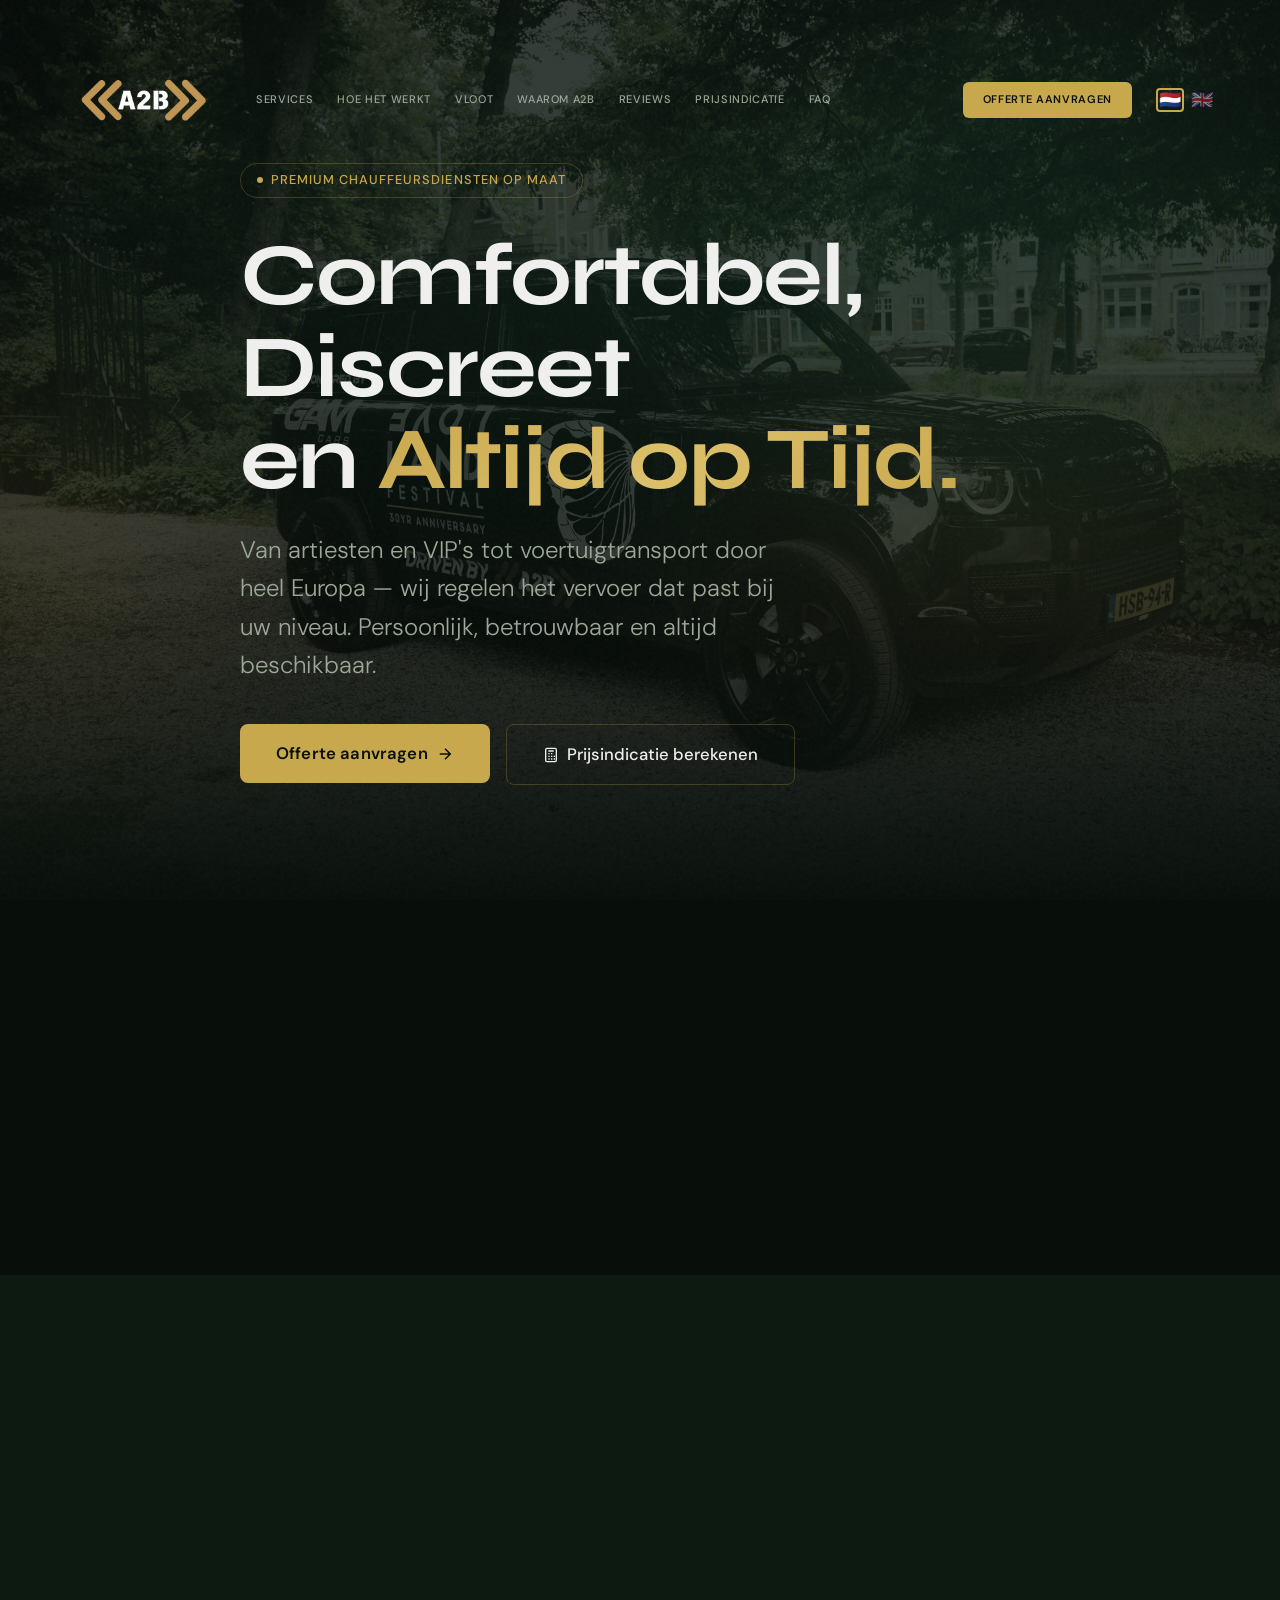
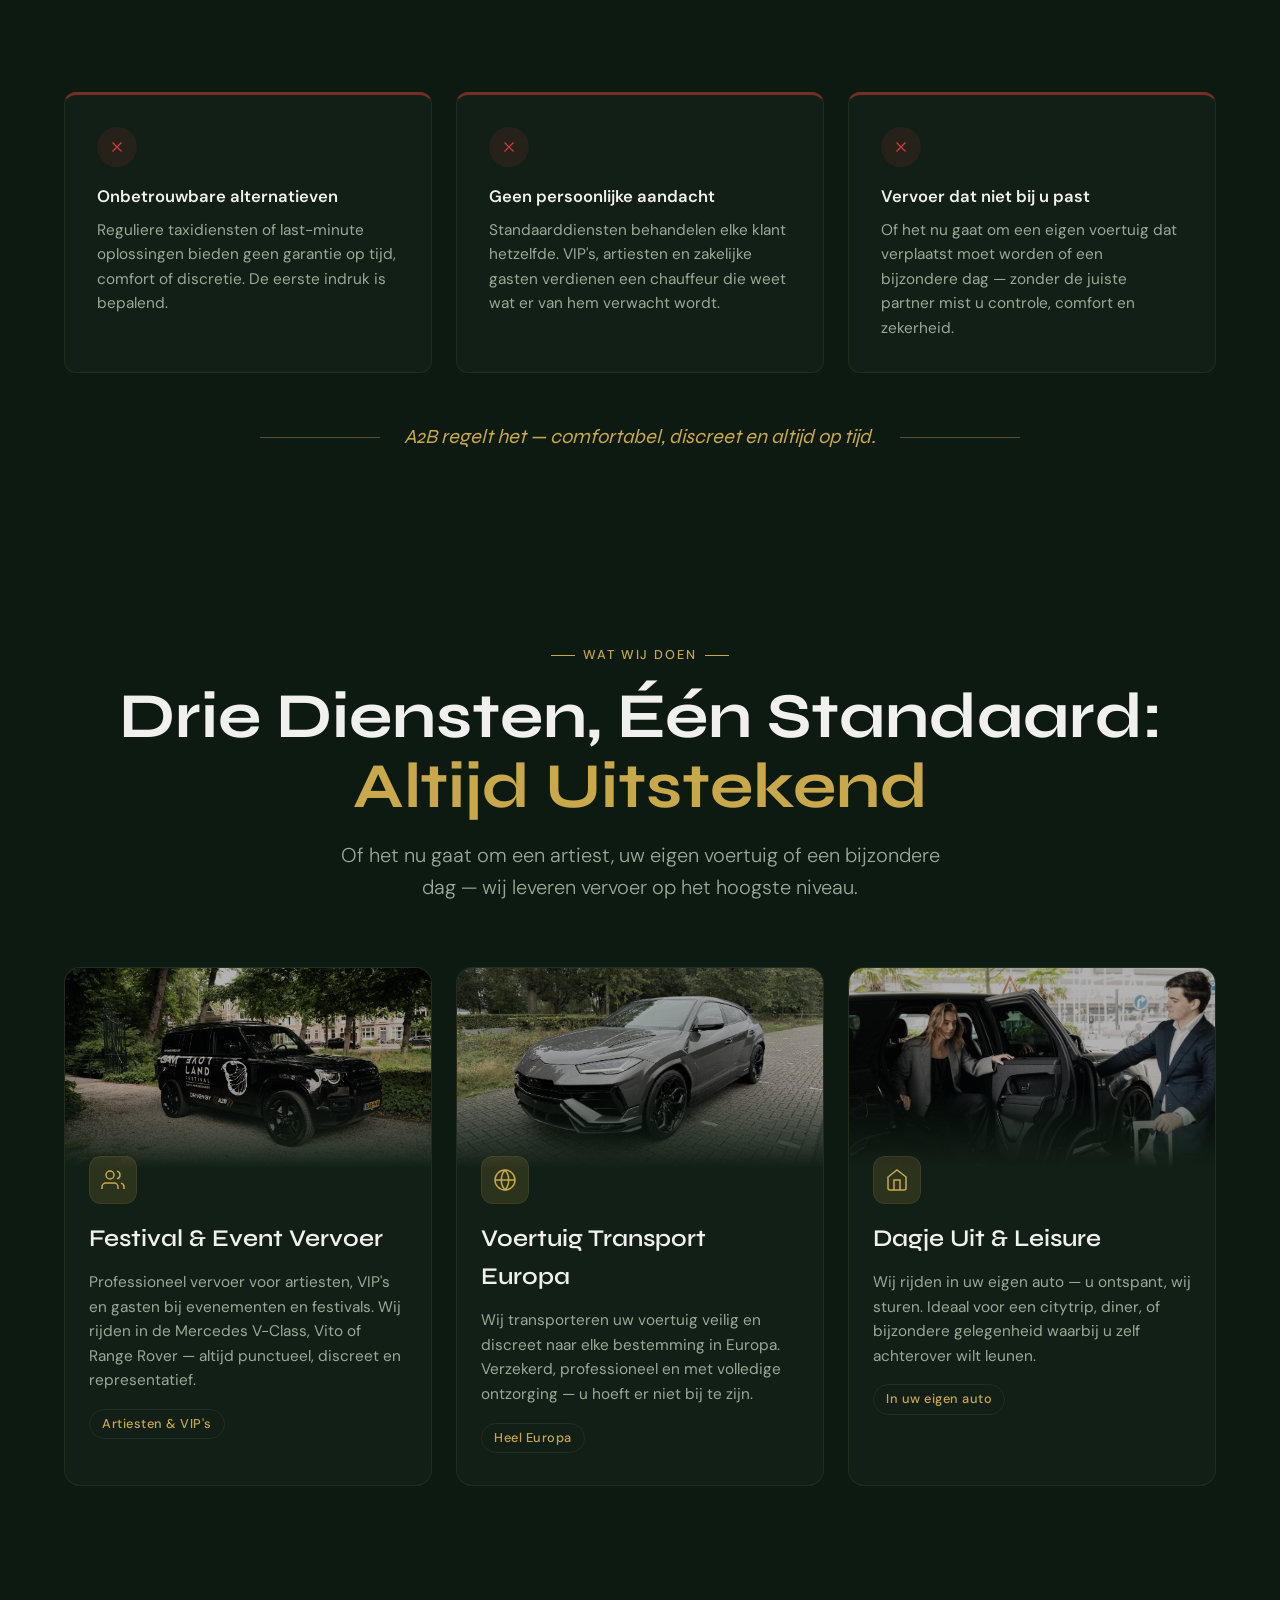
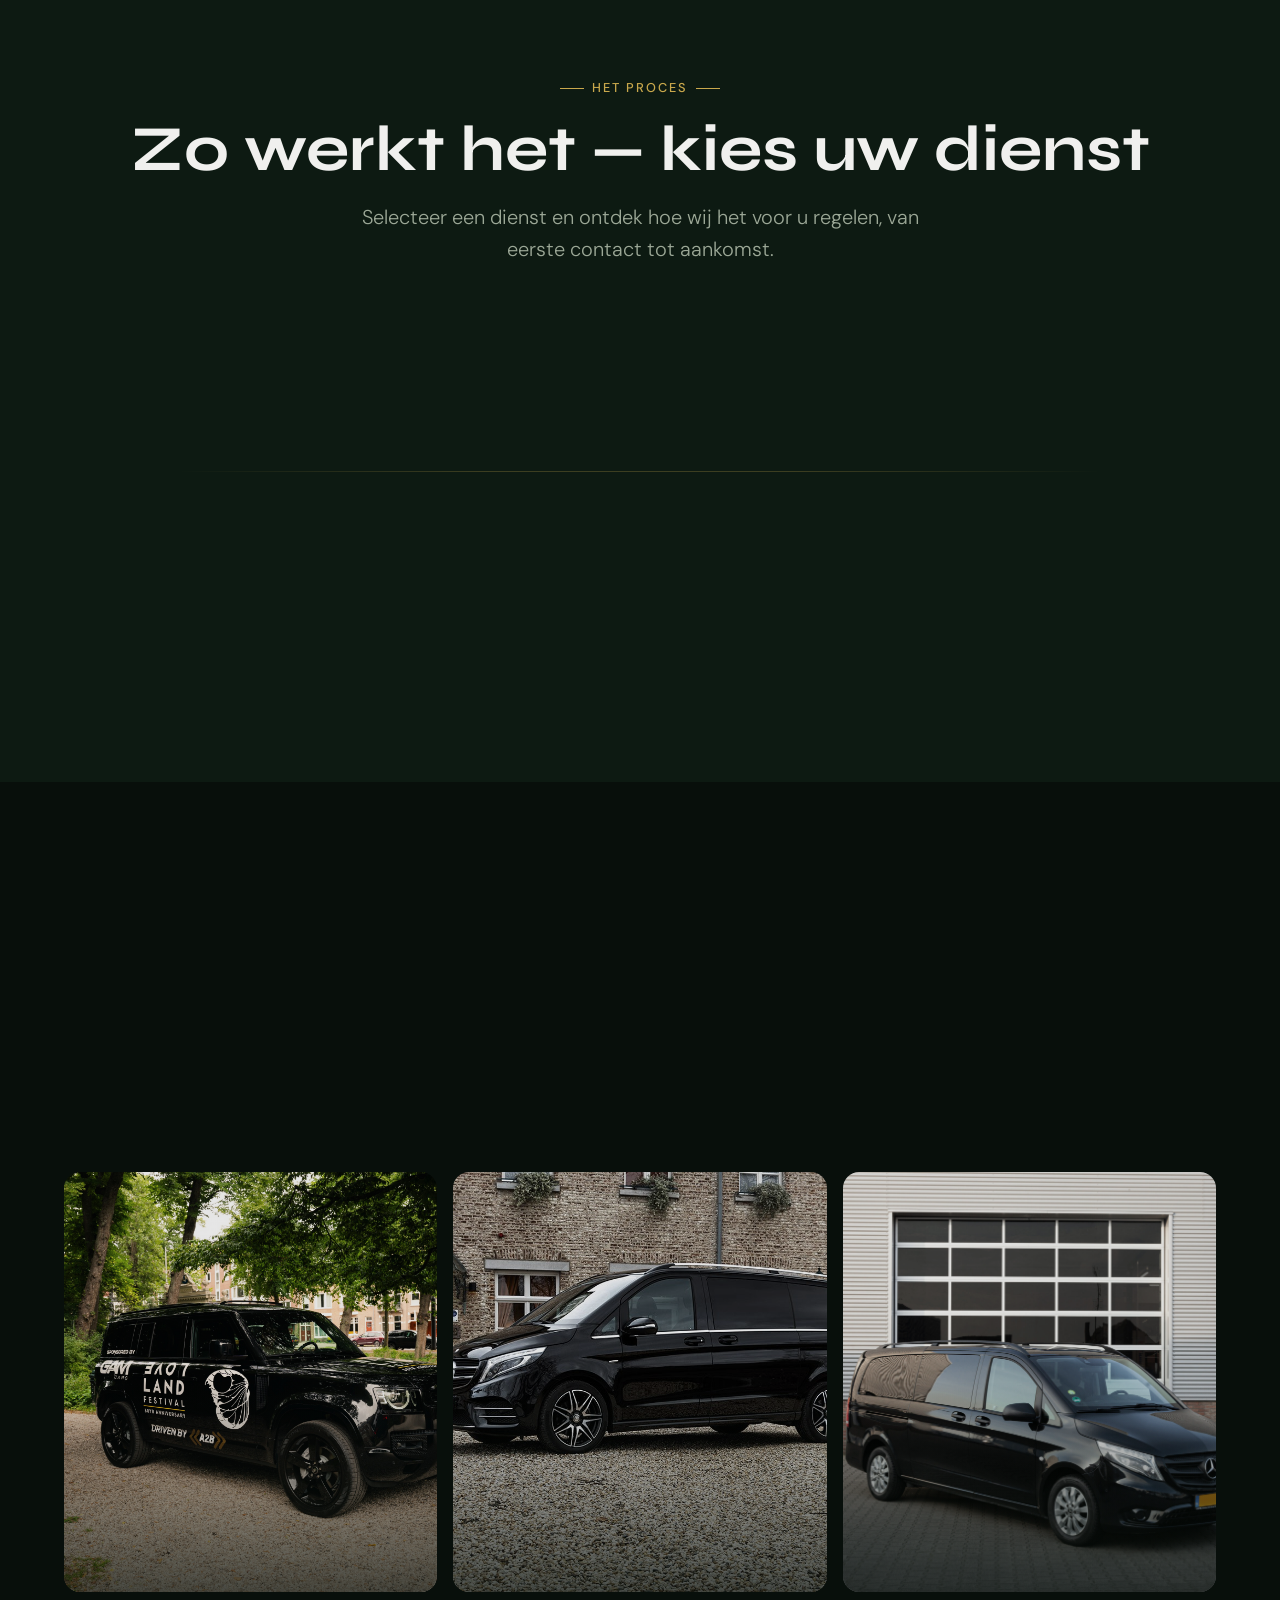
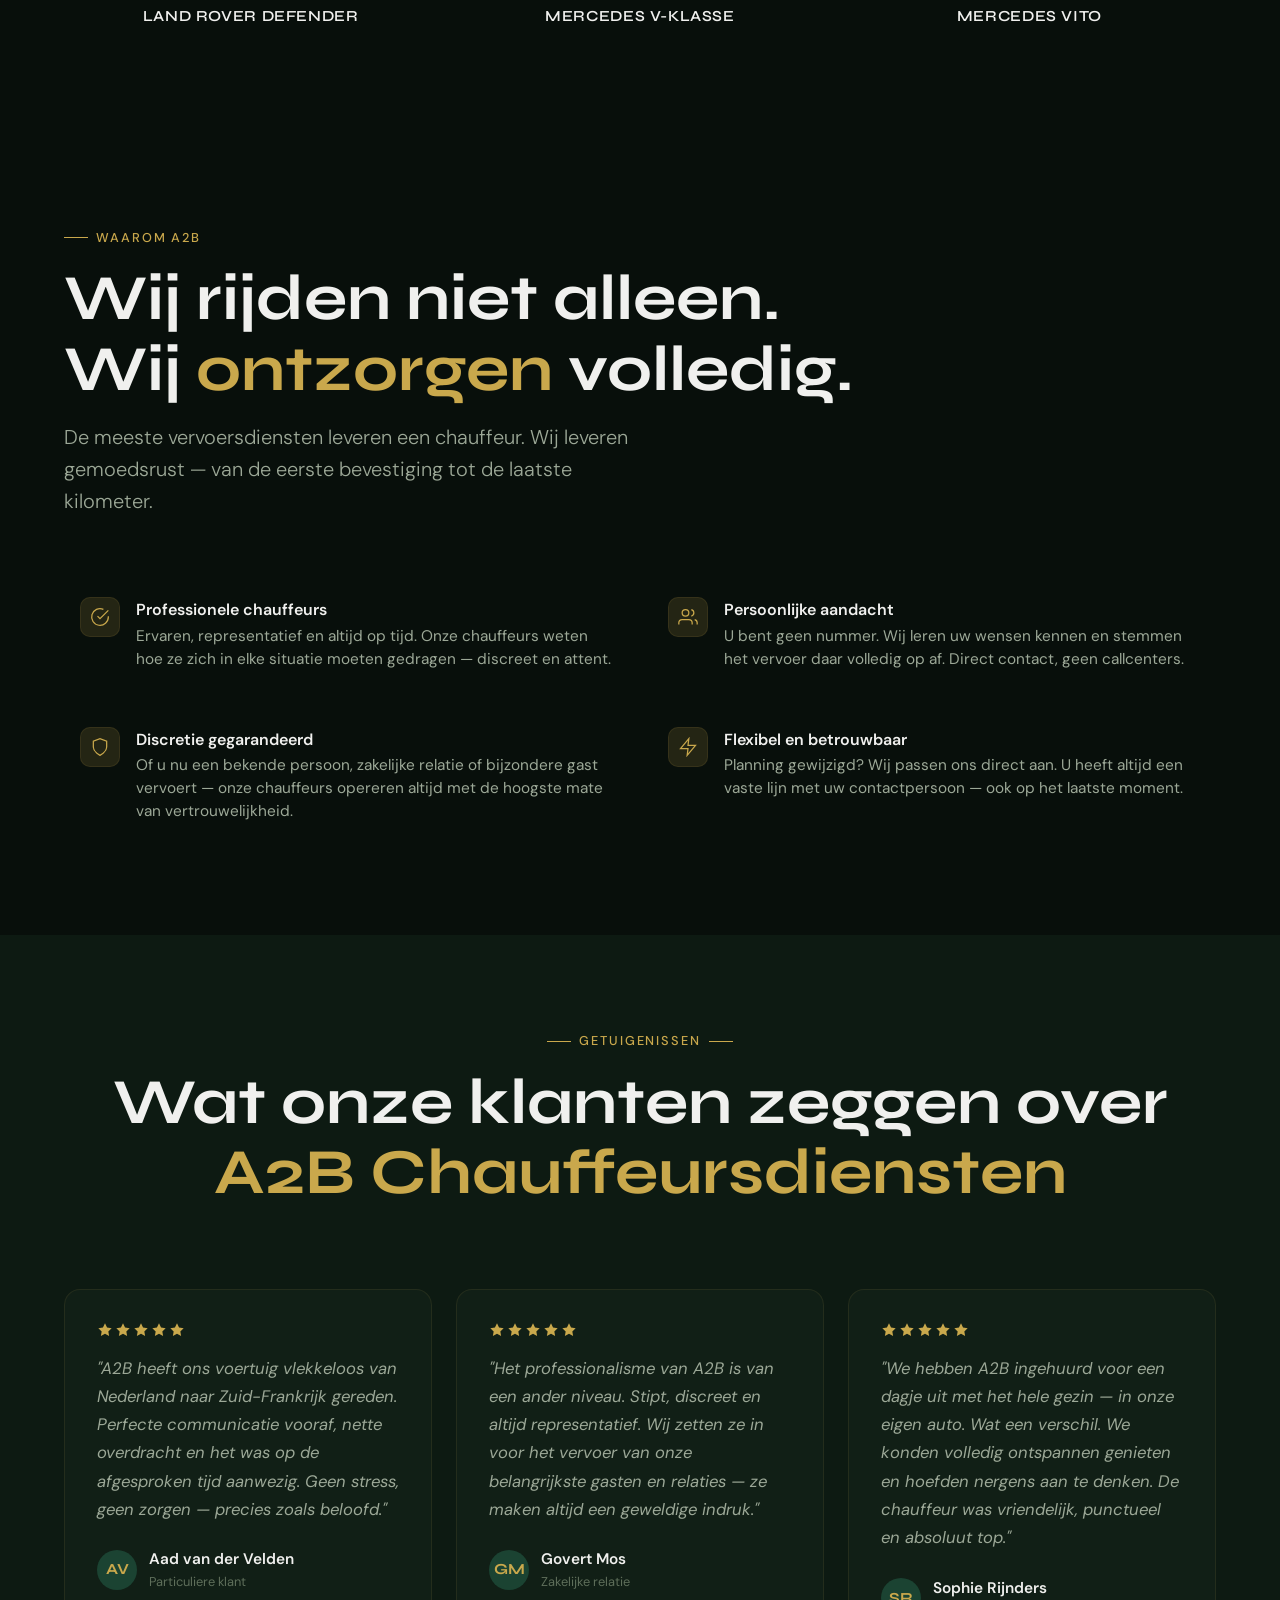
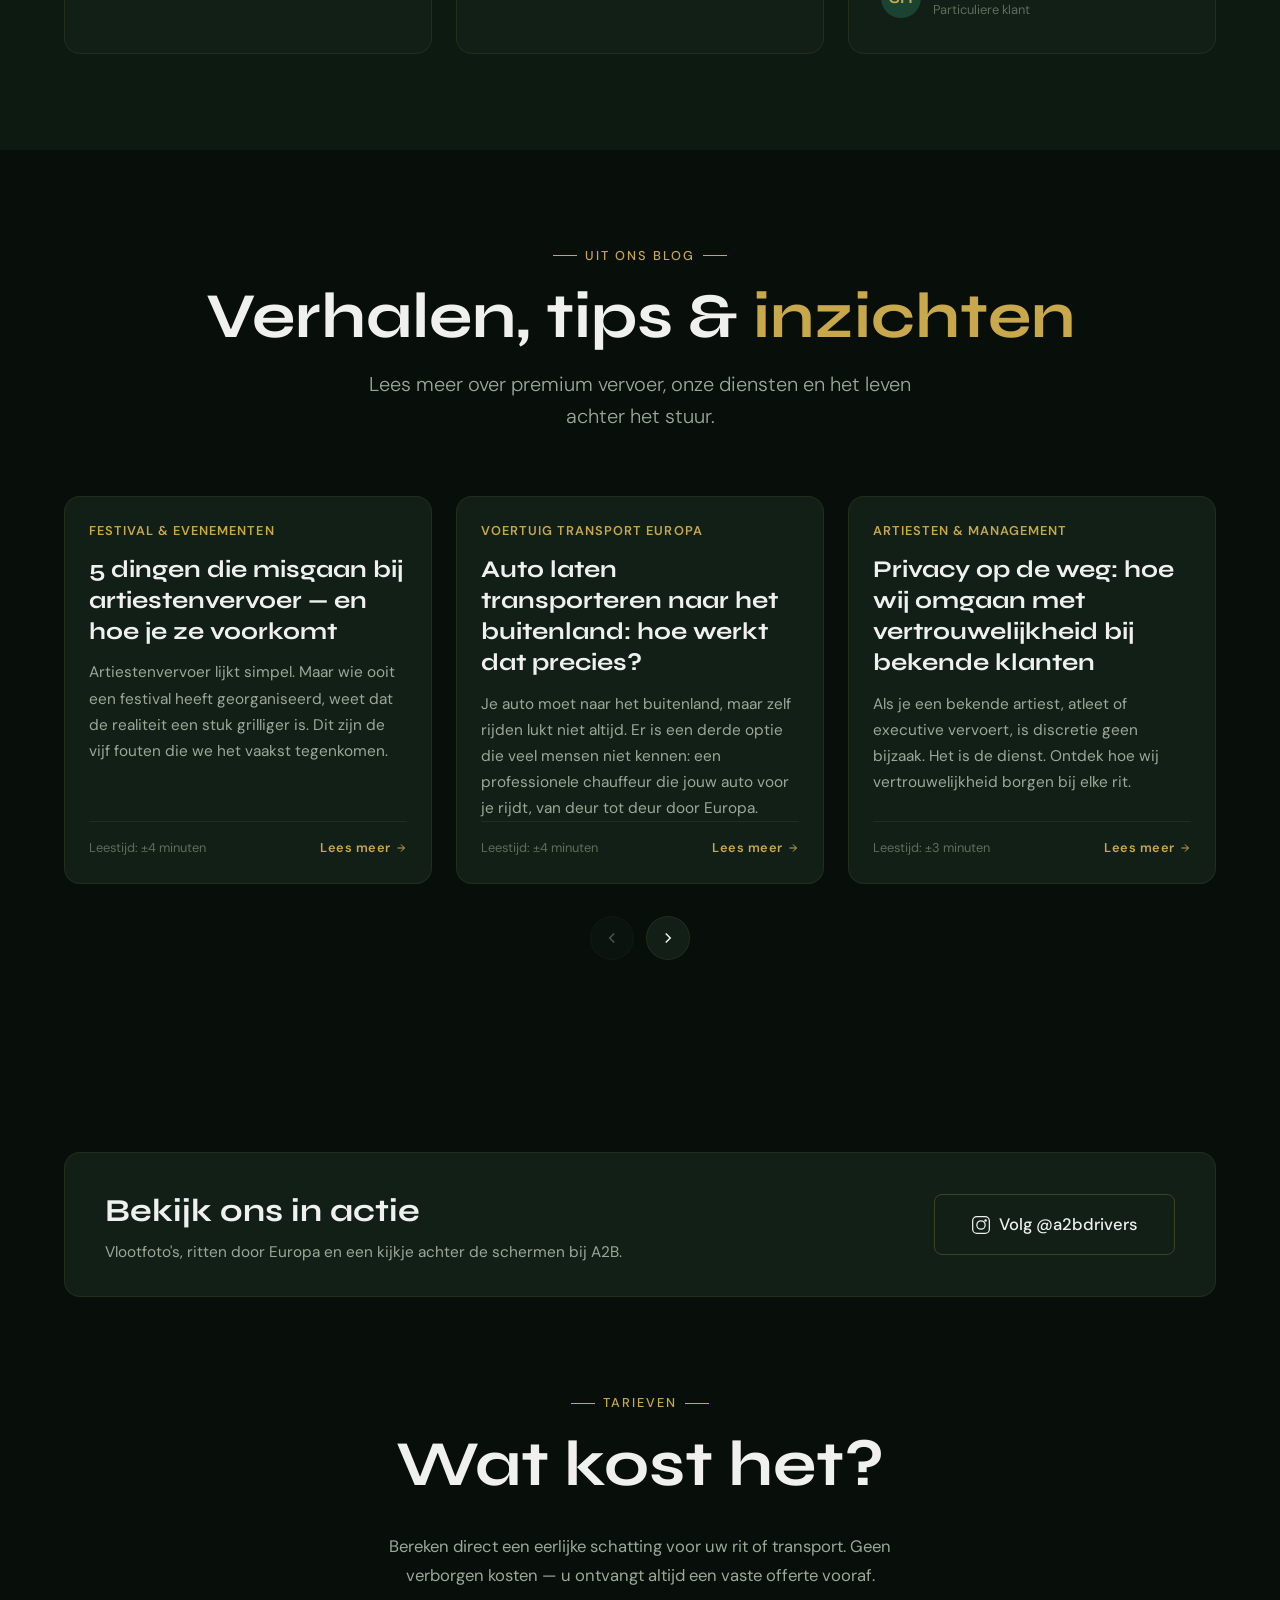
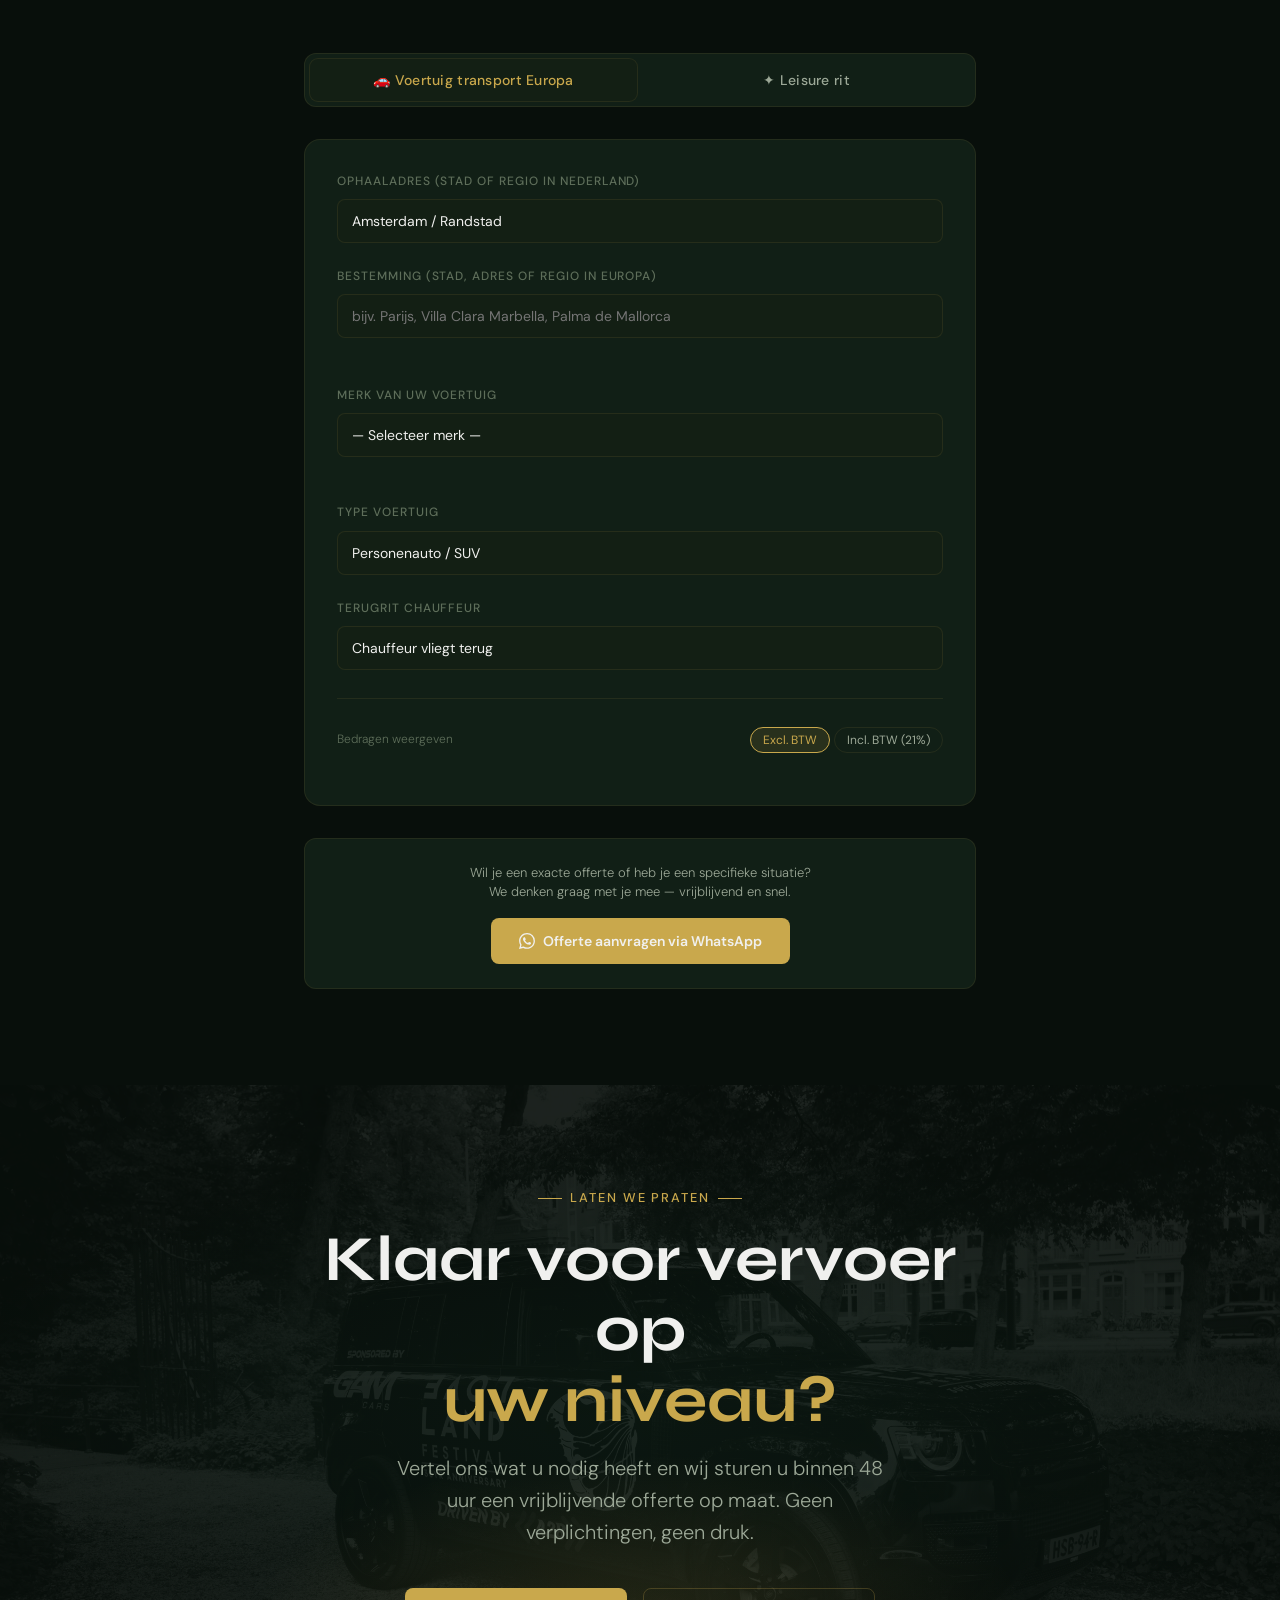
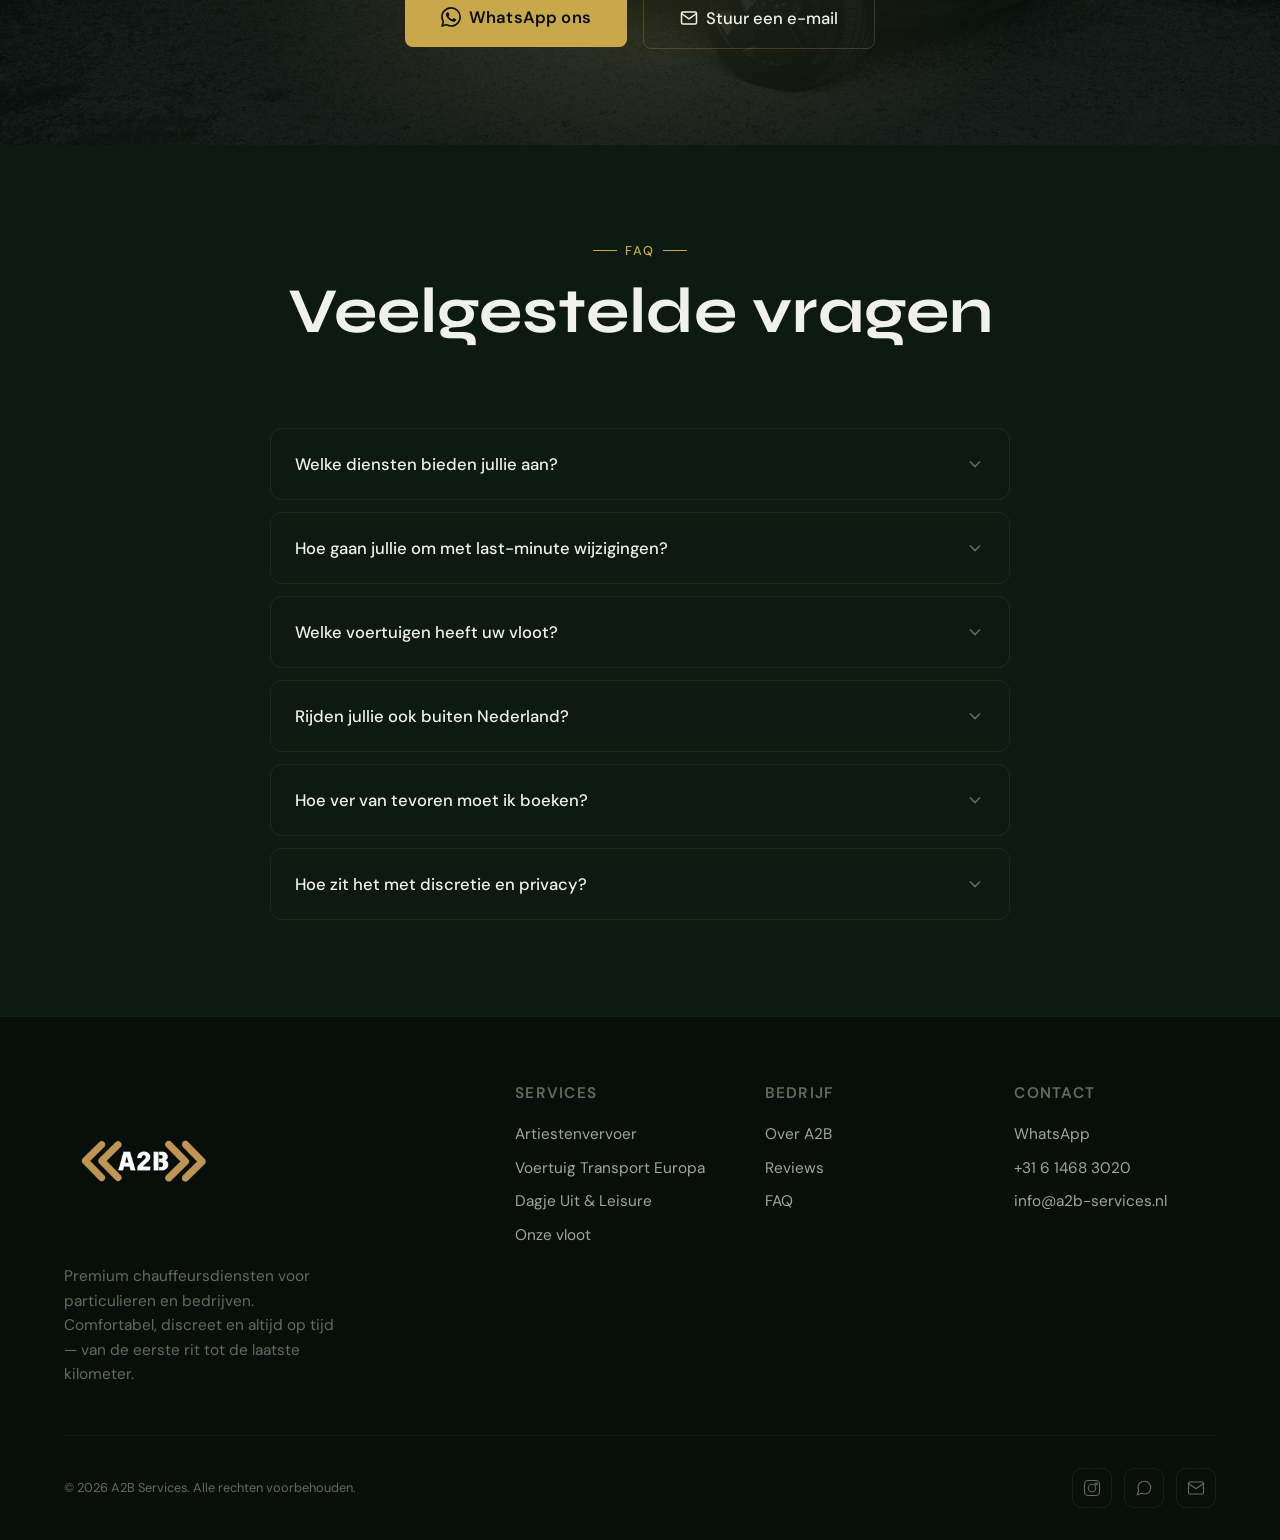
==== commit 00e2a778: "Add files via upload" ====
--- a/index.html
+++ b/index.html
@@ -226,7 +226,8 @@
       flex-direction: column;
       gap: 6px;
       padding: 4px;
-      z-index: 1001;
+      z-index: 1002;
+      position: relative;
     }
     .nav-hamburger span {
       width: 28px;
@@ -1539,8 +1540,9 @@
       .fleet-img { height: 200px; }
       .faq-question { font-size: var(--text-sm); padding: var(--space-4); }
       .faq-answer-inner { padding: 0 var(--space-4) var(--space-4); }
-      .blog-card { flex: 0 0 85vw; }
-      .blog-carousel-wrap { margin-left: -16px; margin-right: -16px; padding: 0 16px; }
+      .blog-card { flex: 0 0 calc(100vw - 80px); }
+      .blog-carousel-wrap { overflow: visible; }
+      .blog-nav-btn { width: 40px; height: 40px; }
       .testimonial-card { padding: var(--space-6); }
       .cta-section .container { padding: 0 16px; }
       .cta-buttons { flex-direction: column; align-items: center; }
@@ -2869,12 +2871,14 @@
     function updateBlogCarousel() {
       const card = blogCarousel.querySelector('.blog-card');
       const cardWidth = card.offsetWidth + 24; // 24 = gap (var --space-6)
-      const maxIndex = blogCarousel.children.length - 3;
+      const visibleCards = window.innerWidth <= 480 ? 1 : 3;
+      const maxIndex = blogCarousel.children.length - visibleCards;
       blogIndex = Math.max(0, Math.min(blogIndex, maxIndex));
       blogCarousel.style.transform = `translateX(-${blogIndex * cardWidth}px)`;
       blogPrev.style.opacity = blogIndex === 0 ? '0.3' : '1';
       blogNext.style.opacity = blogIndex >= maxIndex ? '0.3' : '1';
     }
+    window.addEventListener('resize', updateBlogCarousel);
 
     blogPrev.addEventListener('click', () => { blogIndex--; updateBlogCarousel(); });
     blogNext.addEventListener('click', () => { blogIndex++; updateBlogCarousel(); });
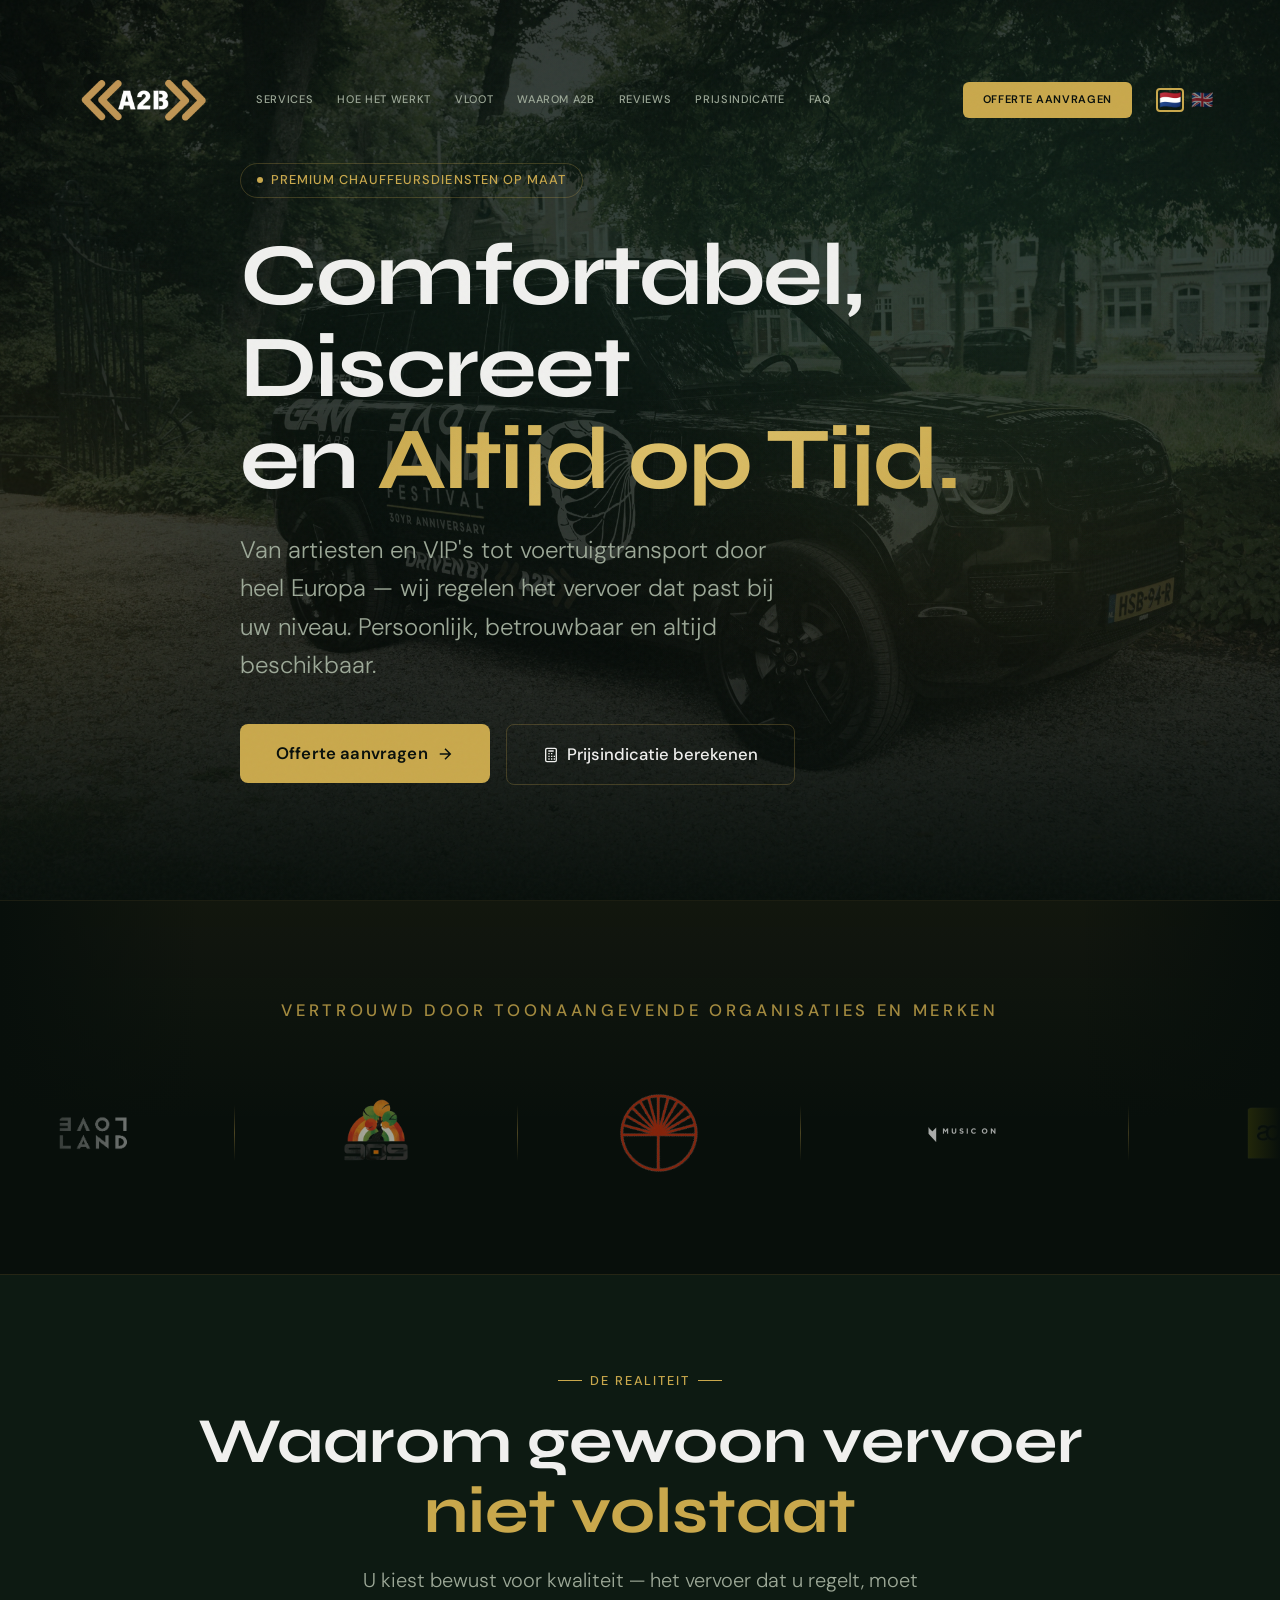
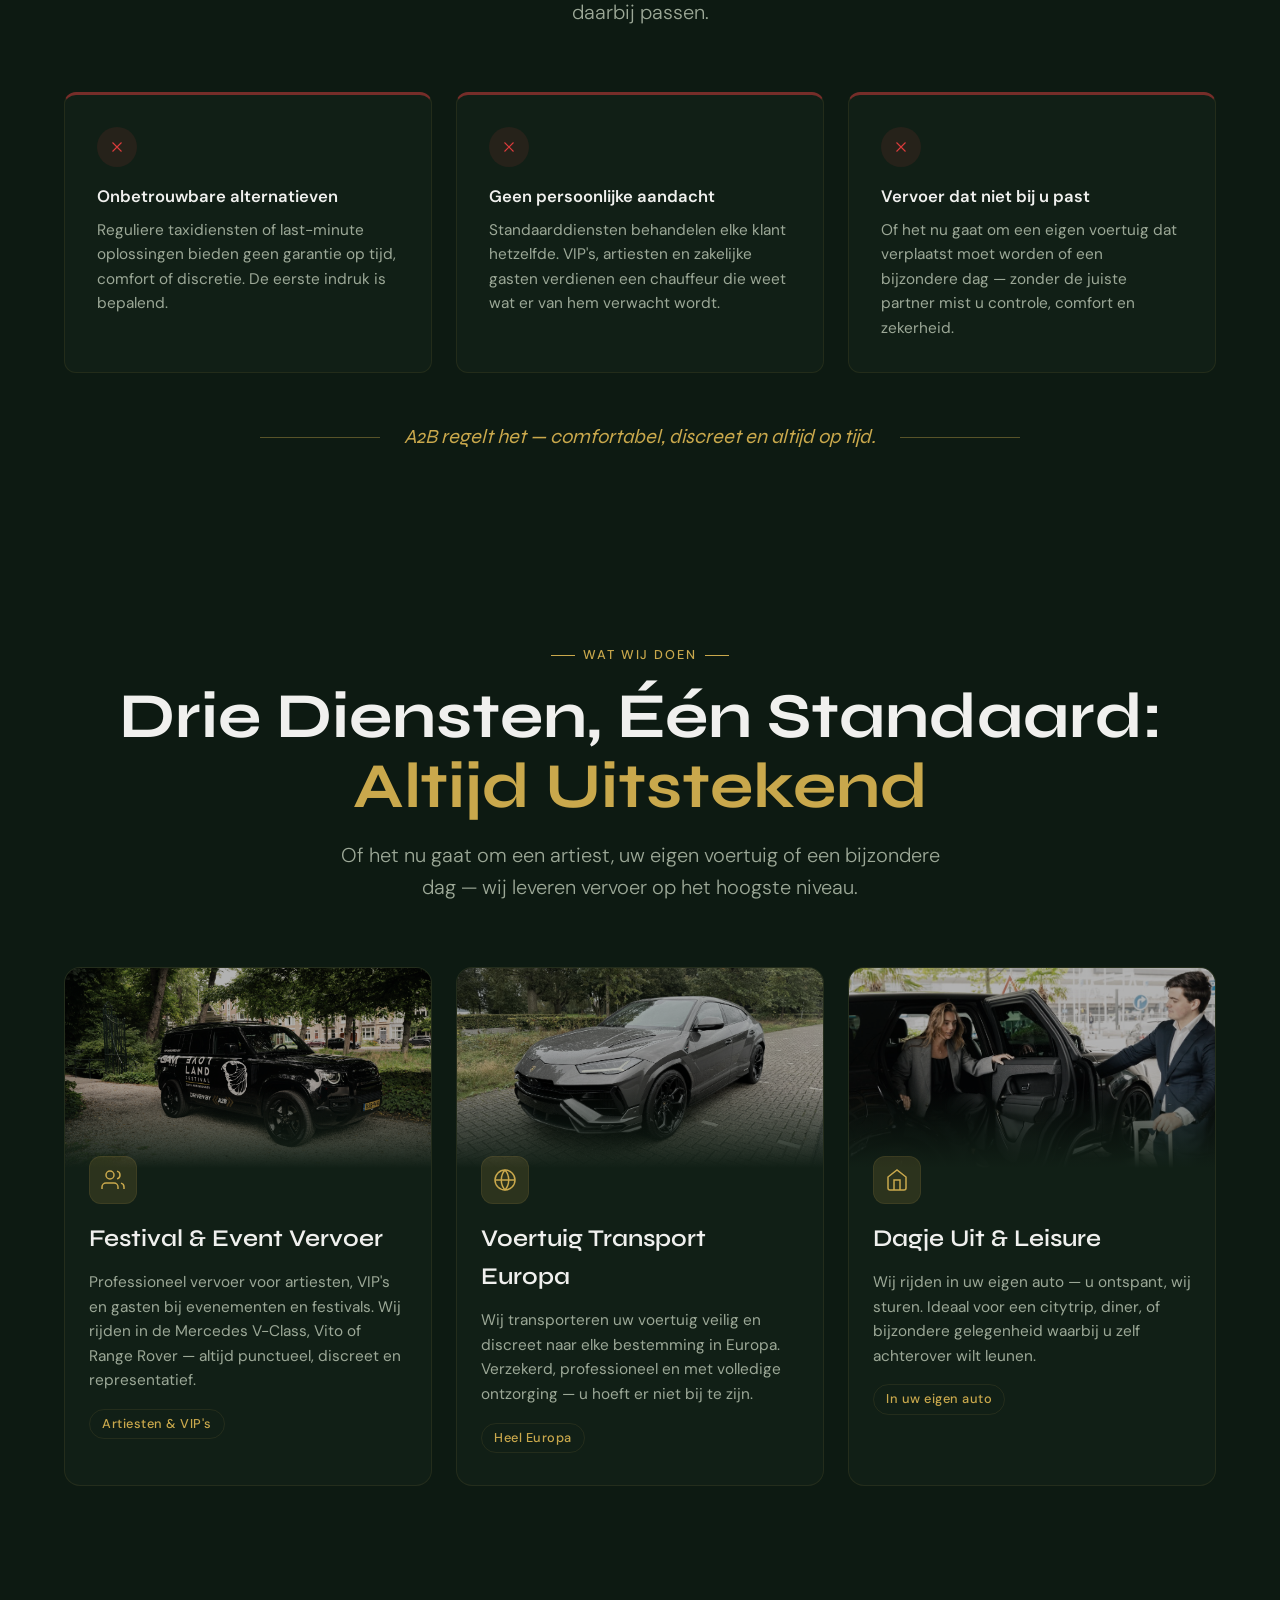
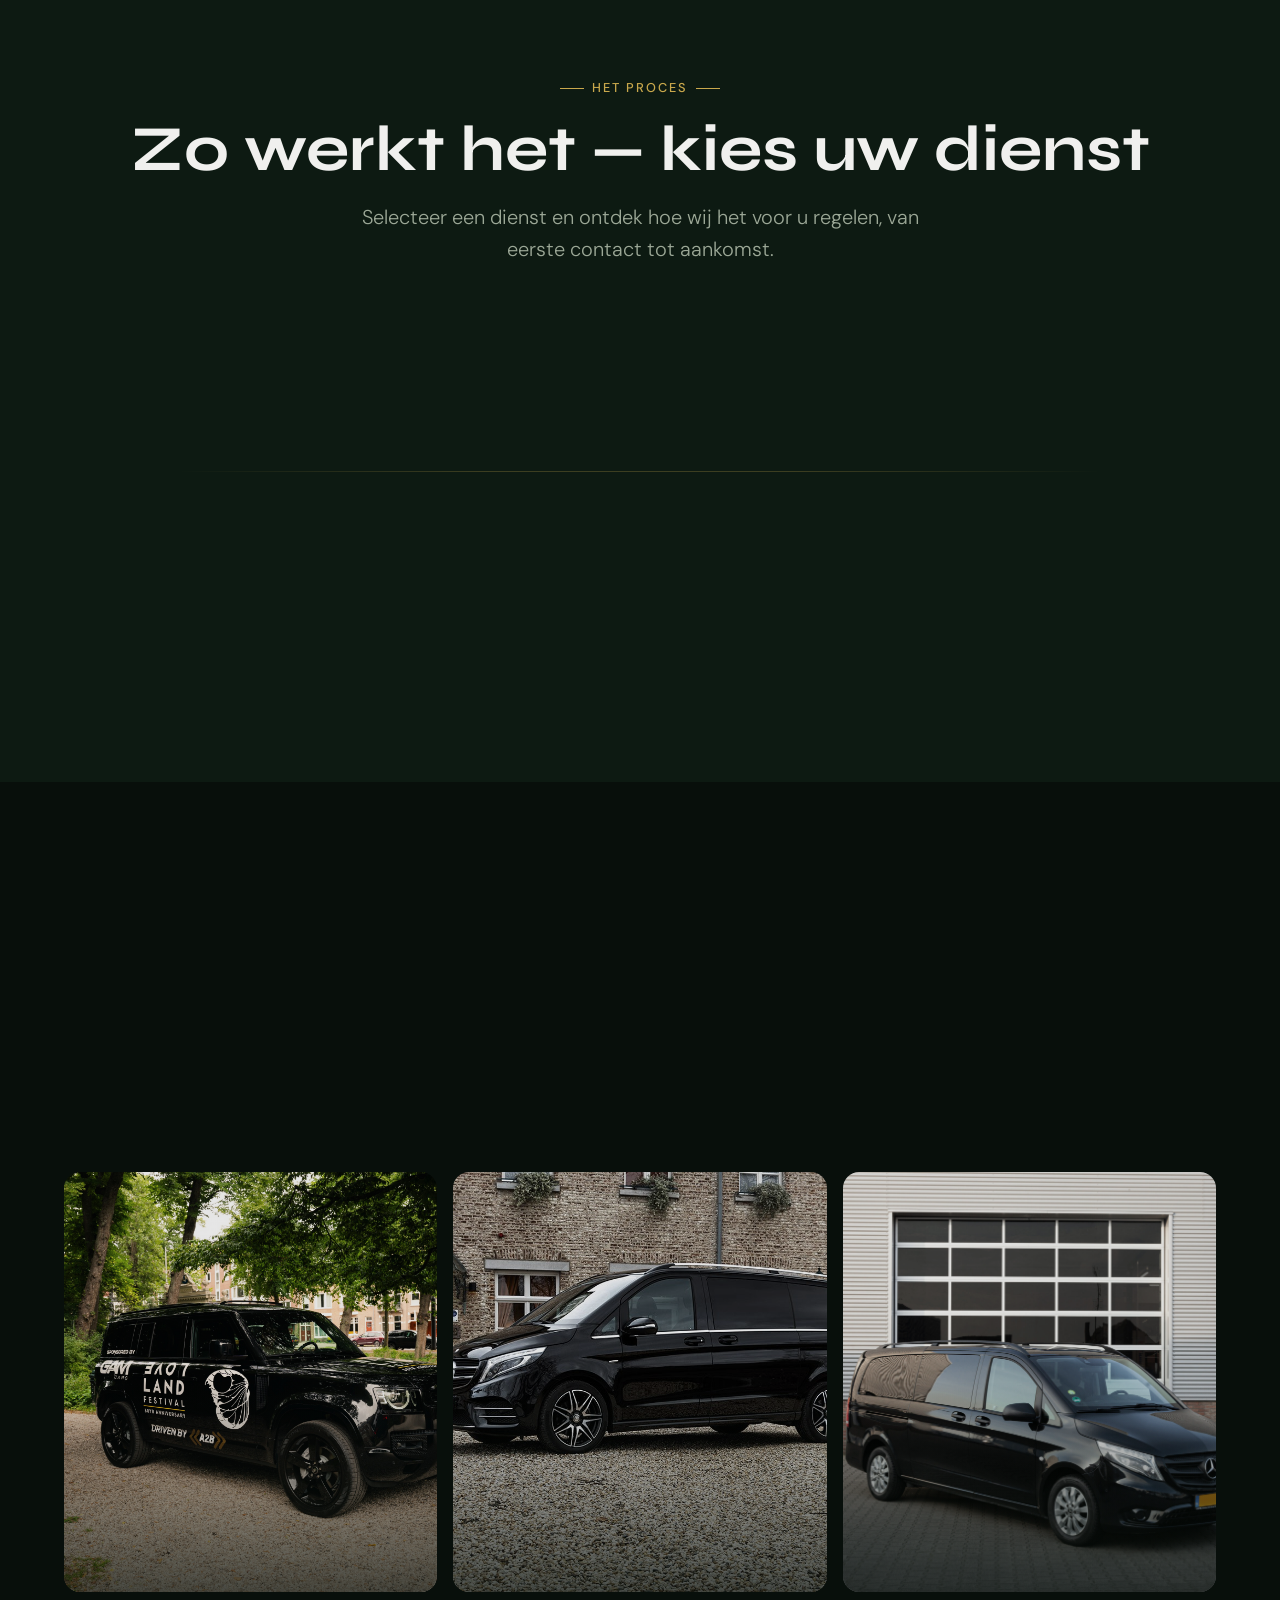
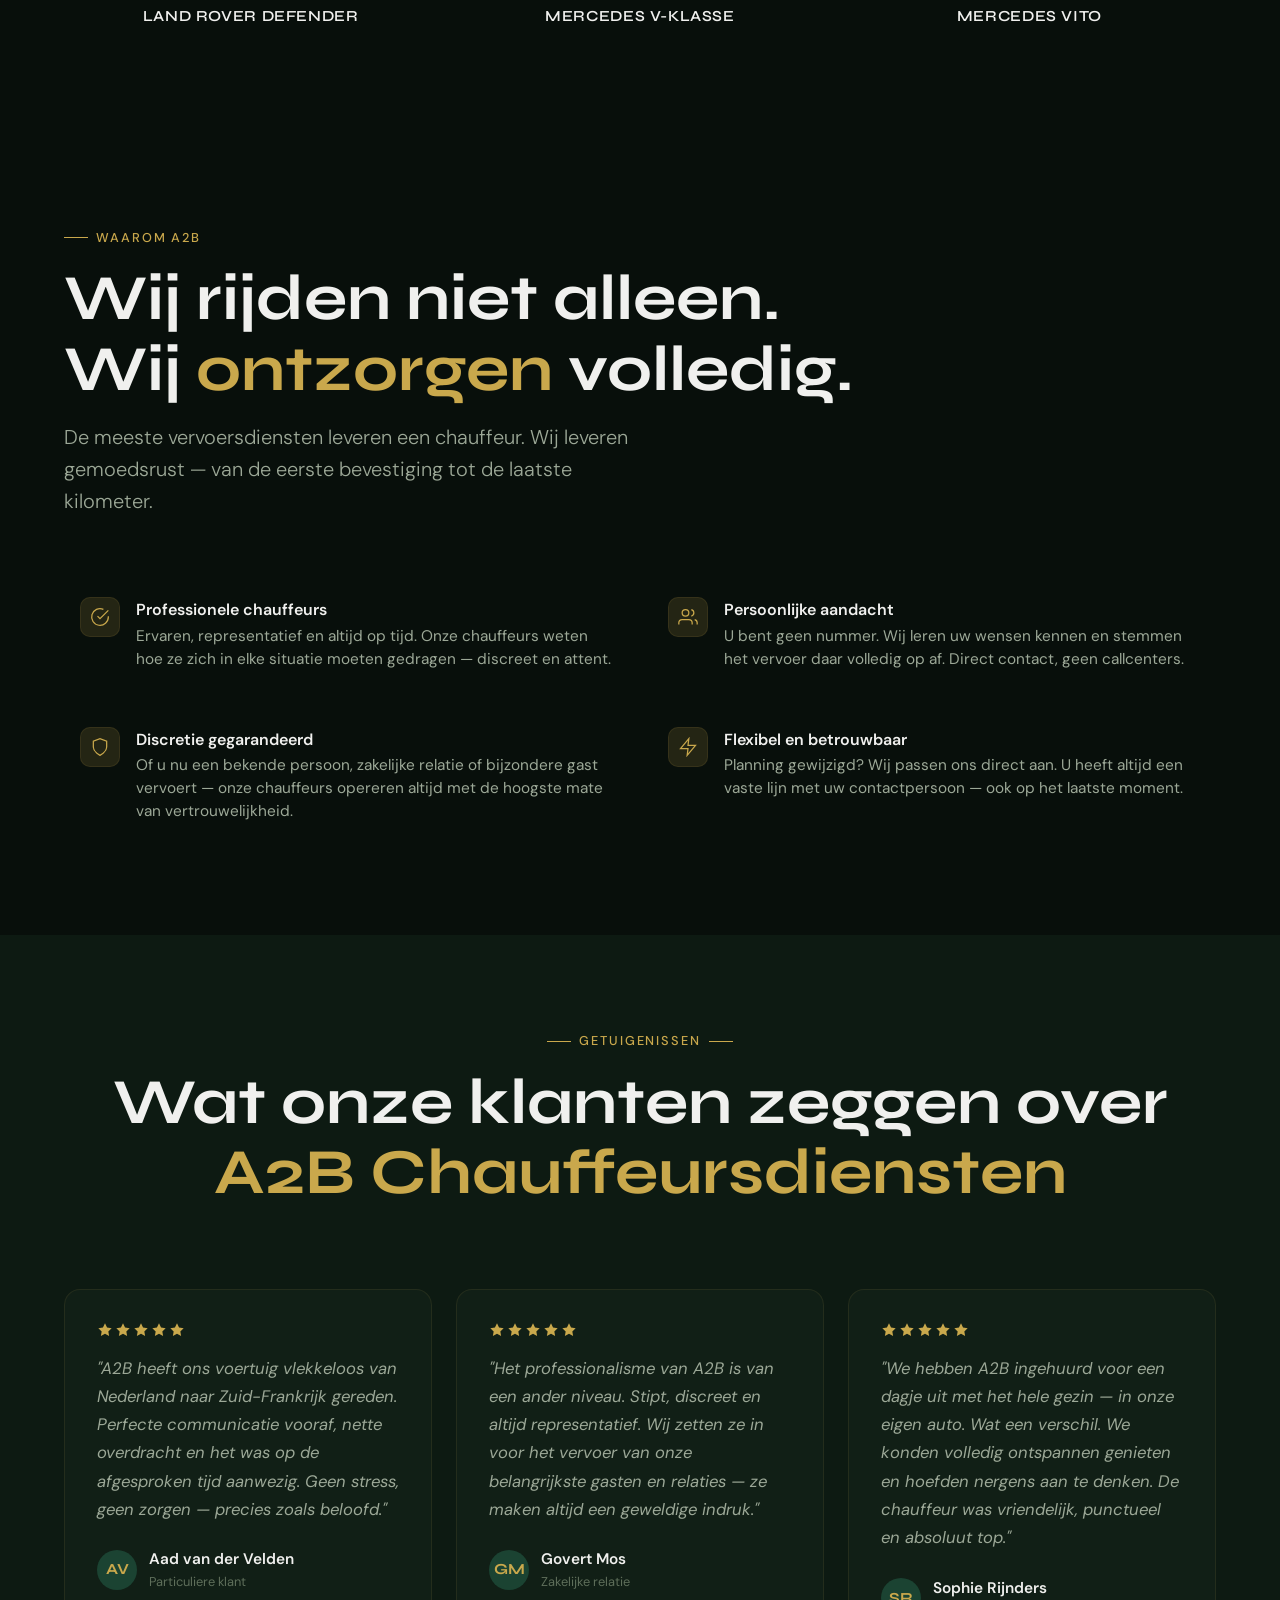
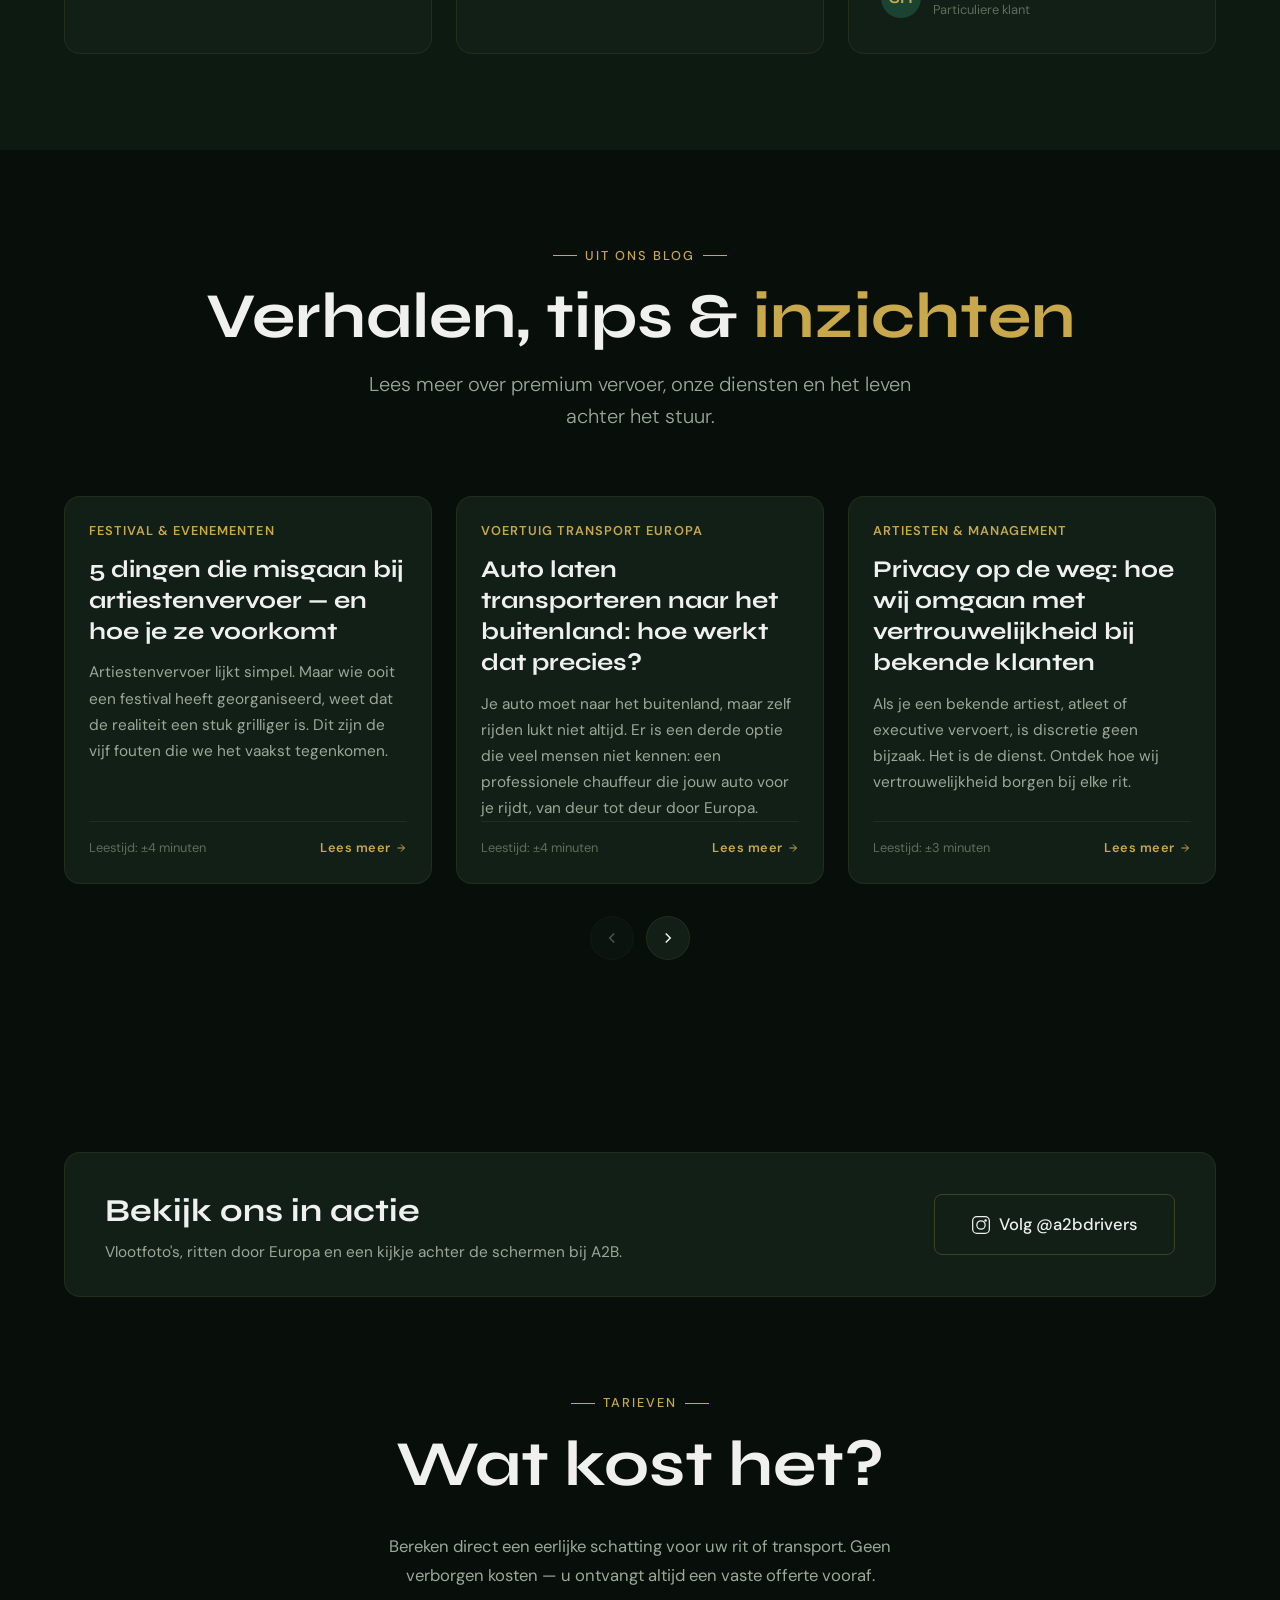
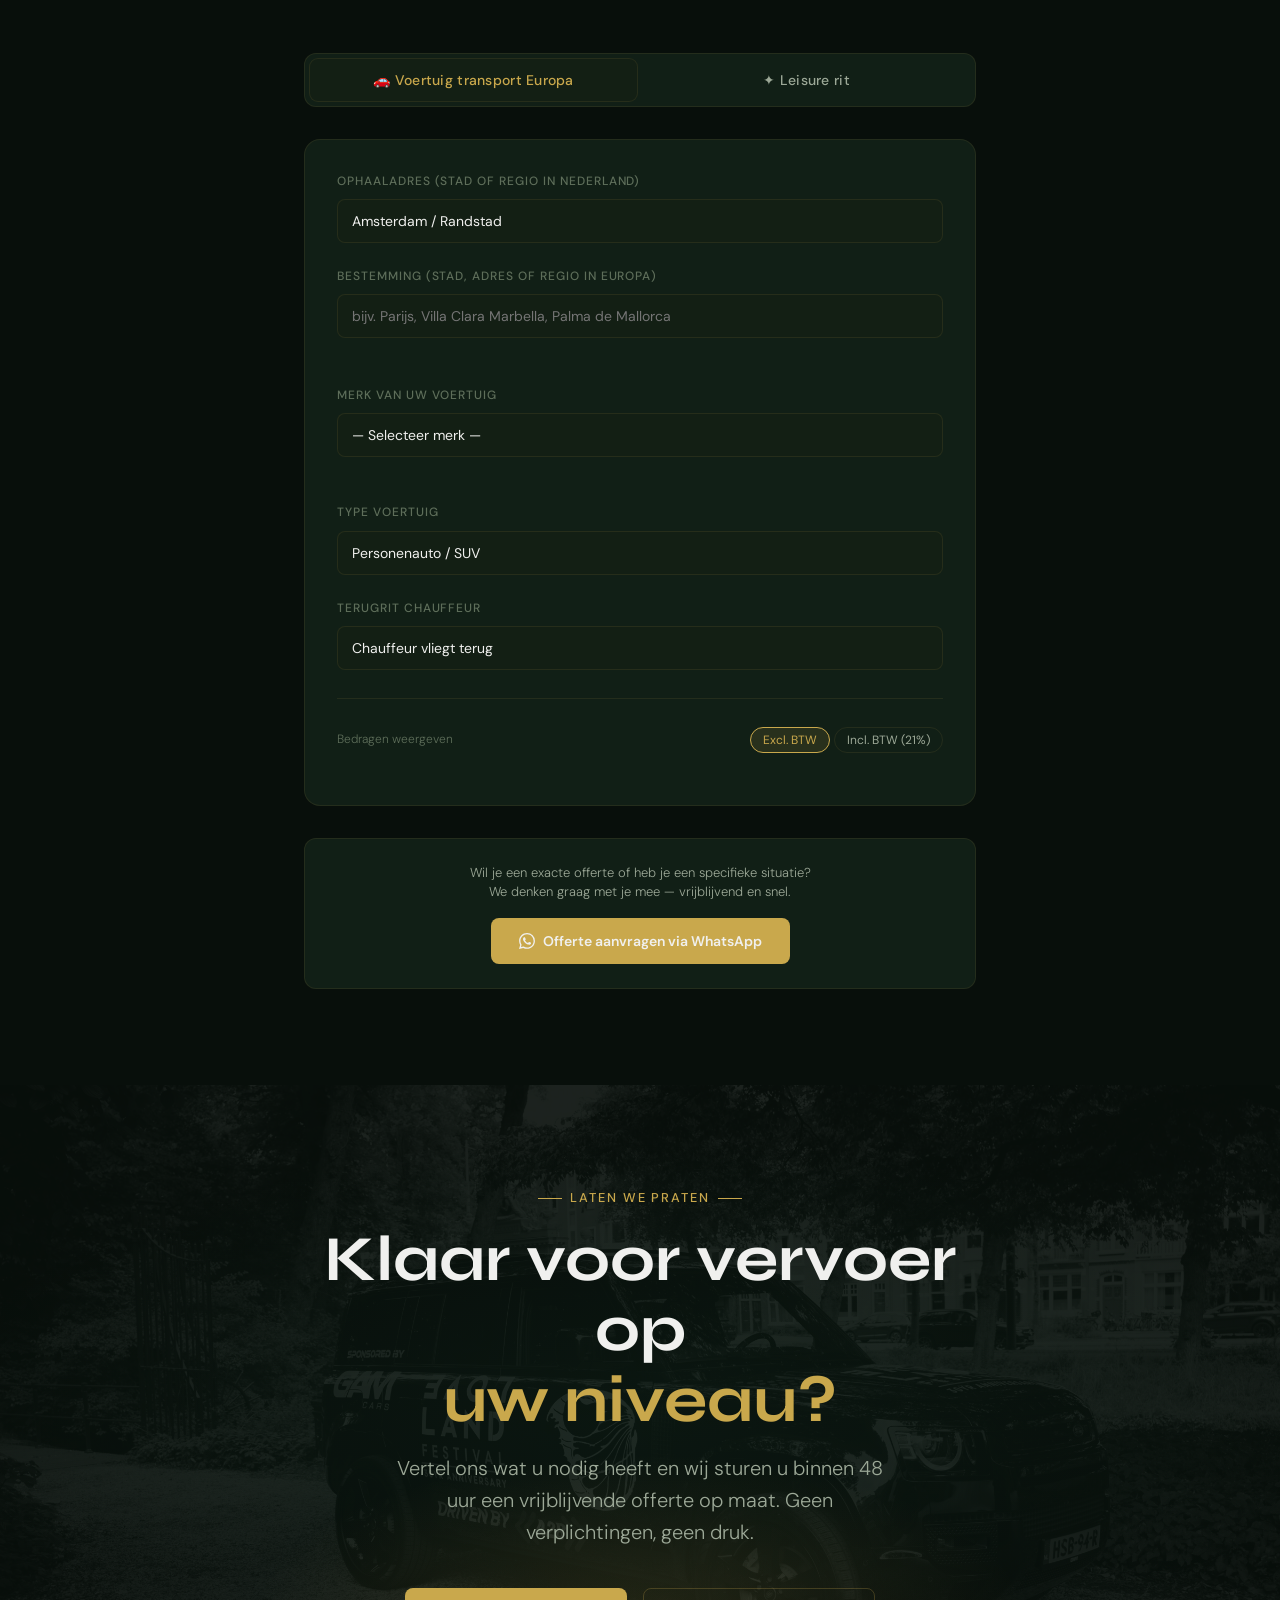
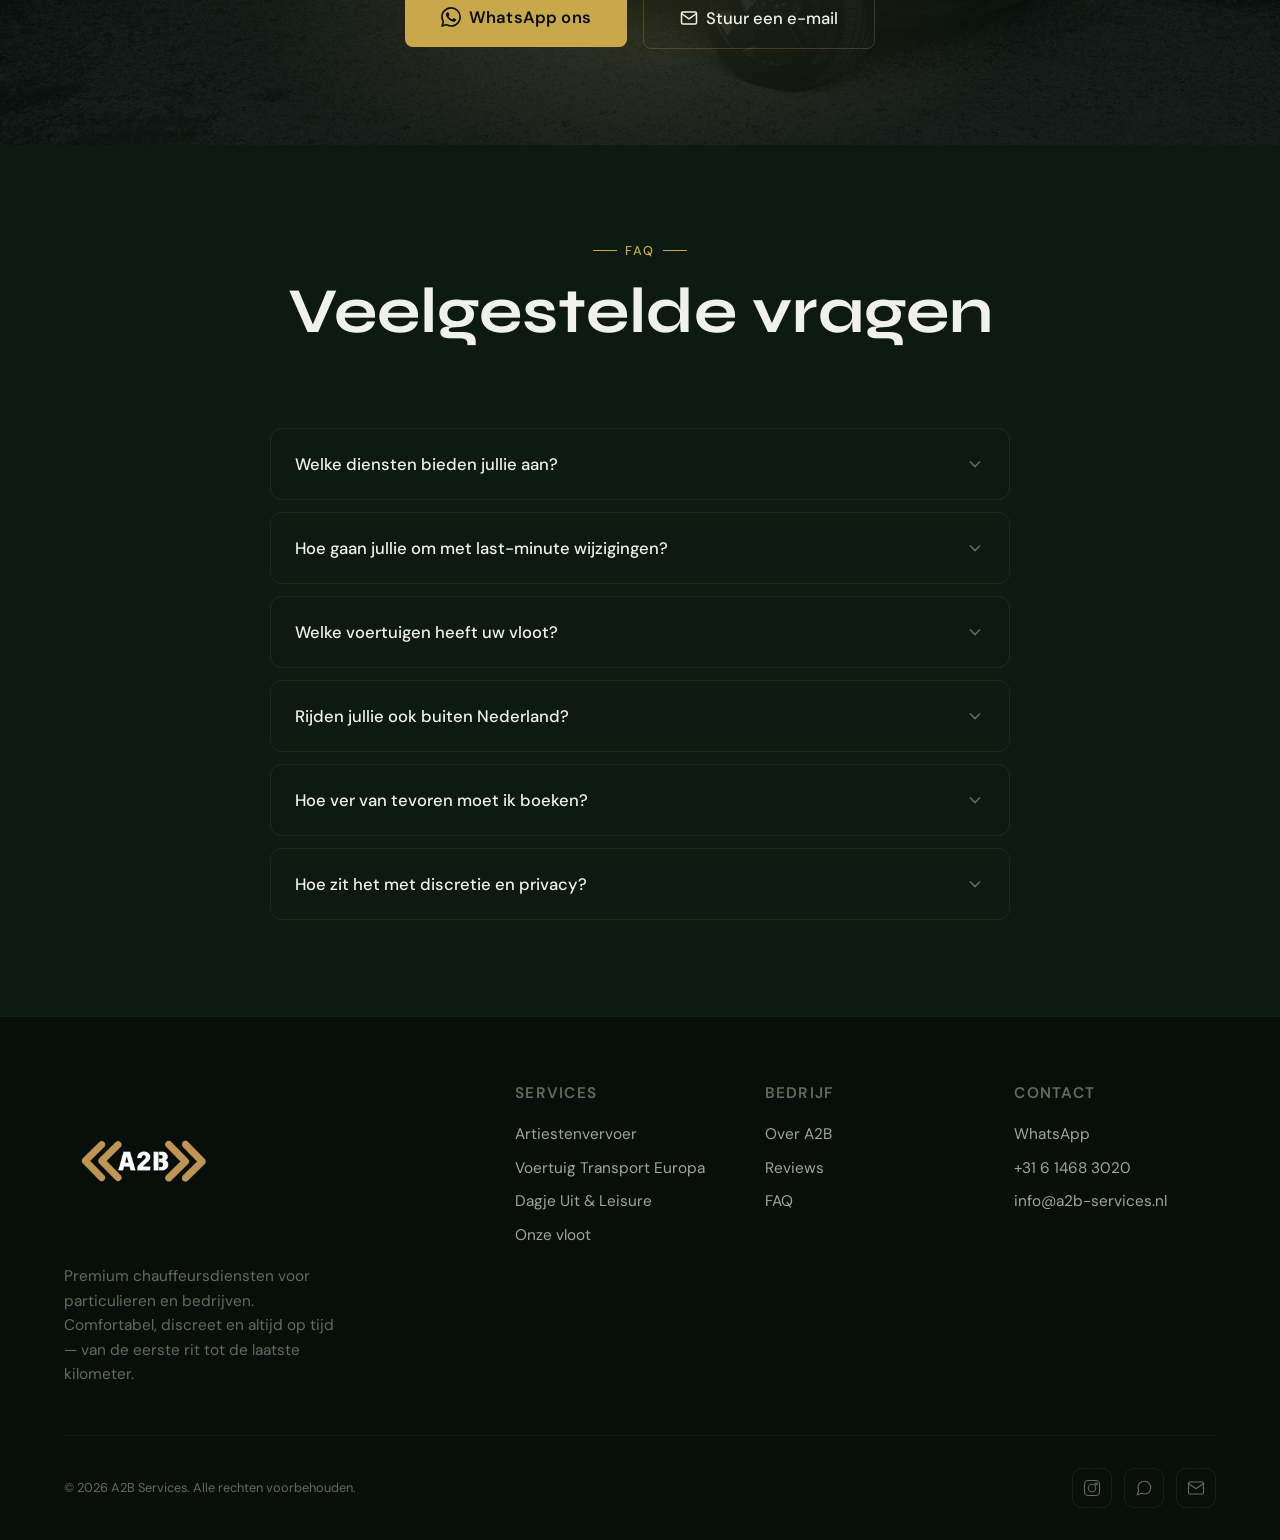
==== commit c2e4da74: "Add files via upload" ====
--- a/index.html
+++ b/index.html
@@ -226,7 +226,7 @@
       flex-direction: column;
       gap: 6px;
       padding: 4px;
-      z-index: 1002;
+      z-index: 9001;
       position: relative;
     }
     .nav-hamburger span {
@@ -245,7 +245,7 @@
       .nav-links {
         position: fixed;
         inset: 0;
-        z-index: 1000;
+        z-index: 9000;
         background: rgba(8, 15, 11, 0.98);
         backdrop-filter: blur(30px);
         flex-direction: column;
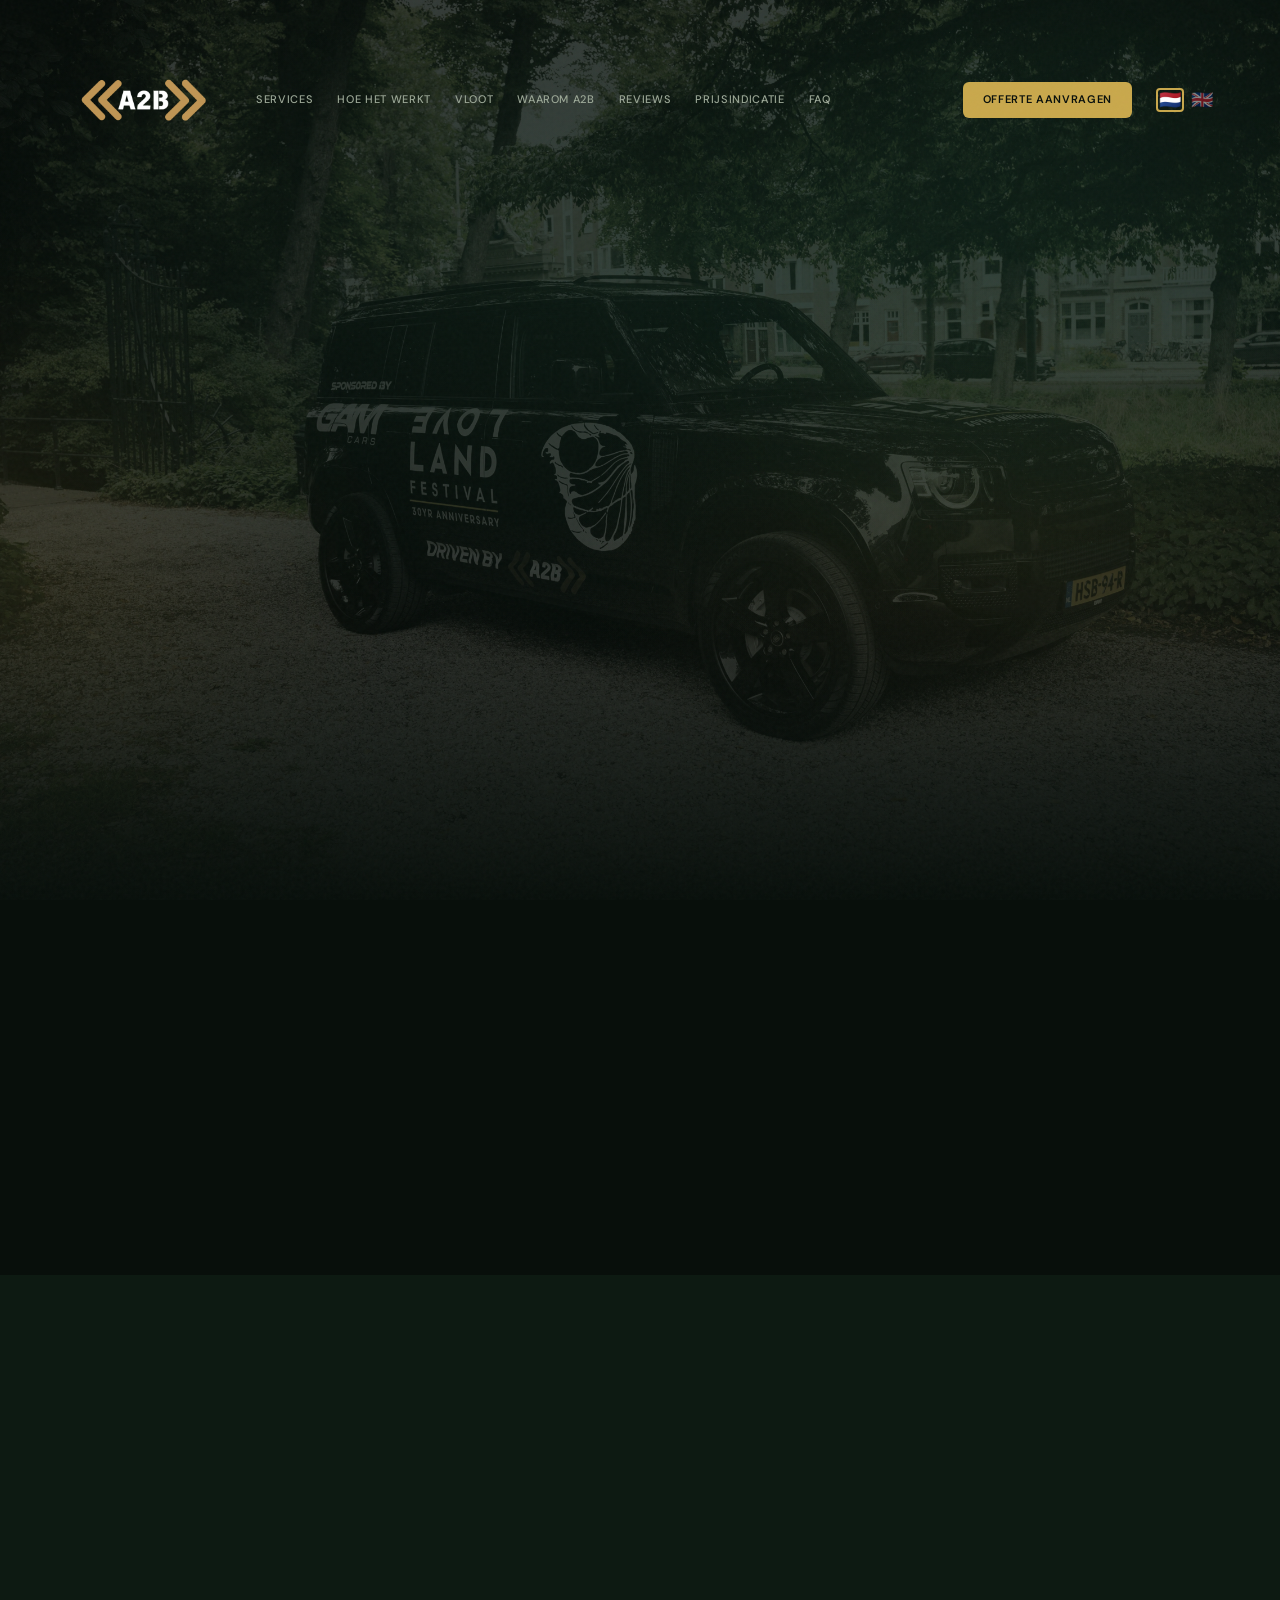
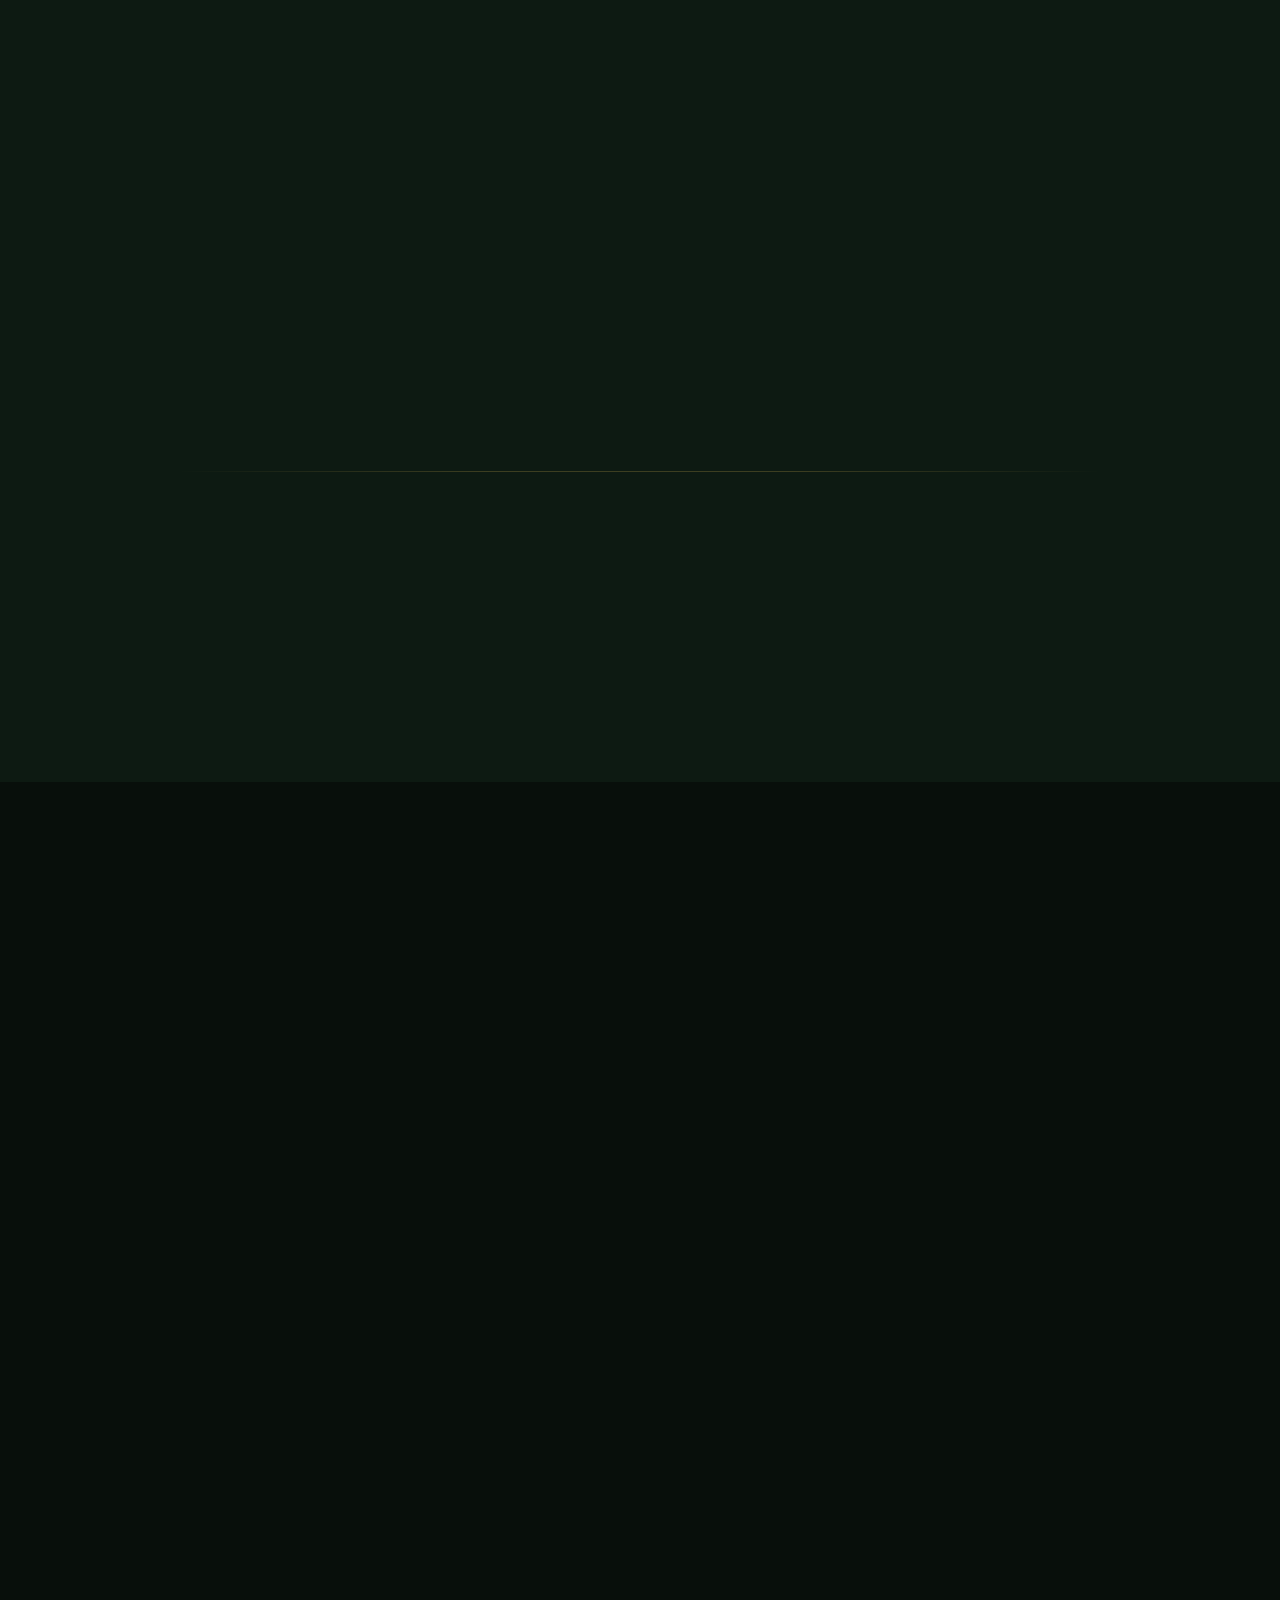
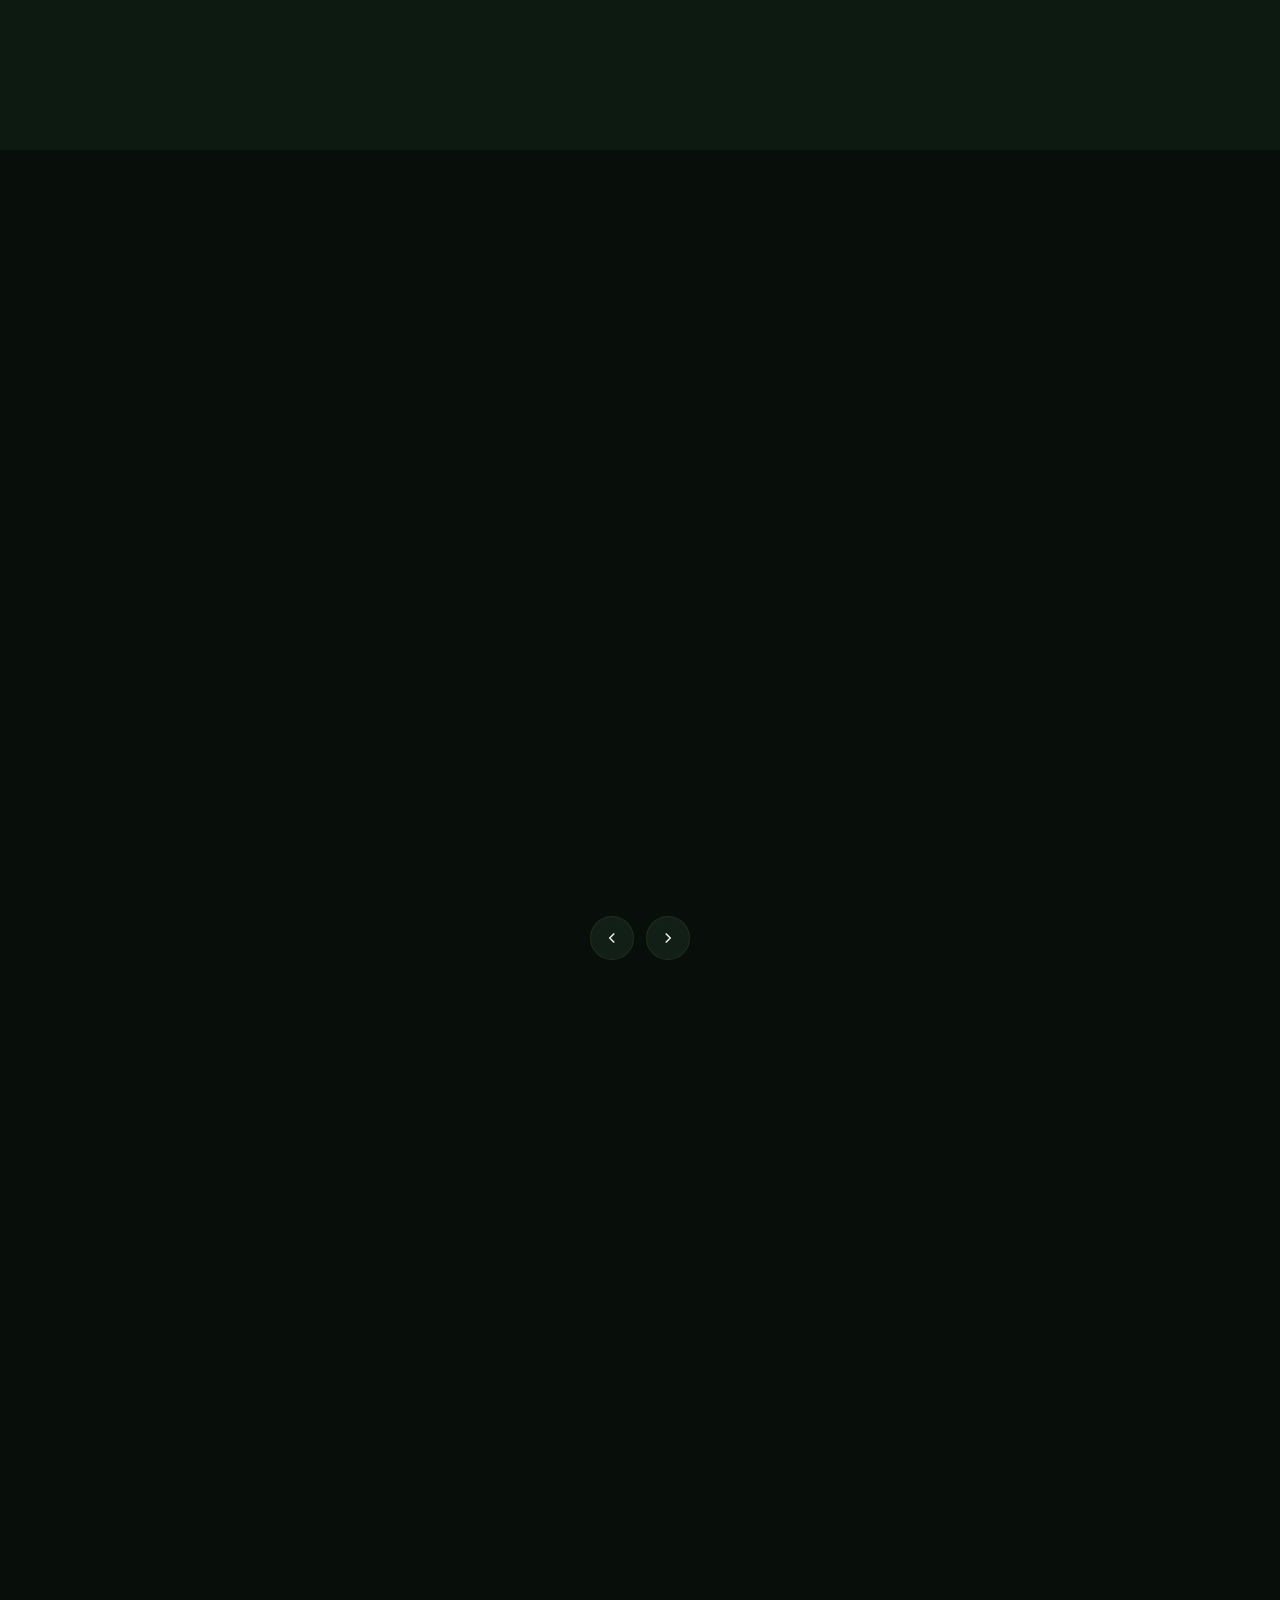
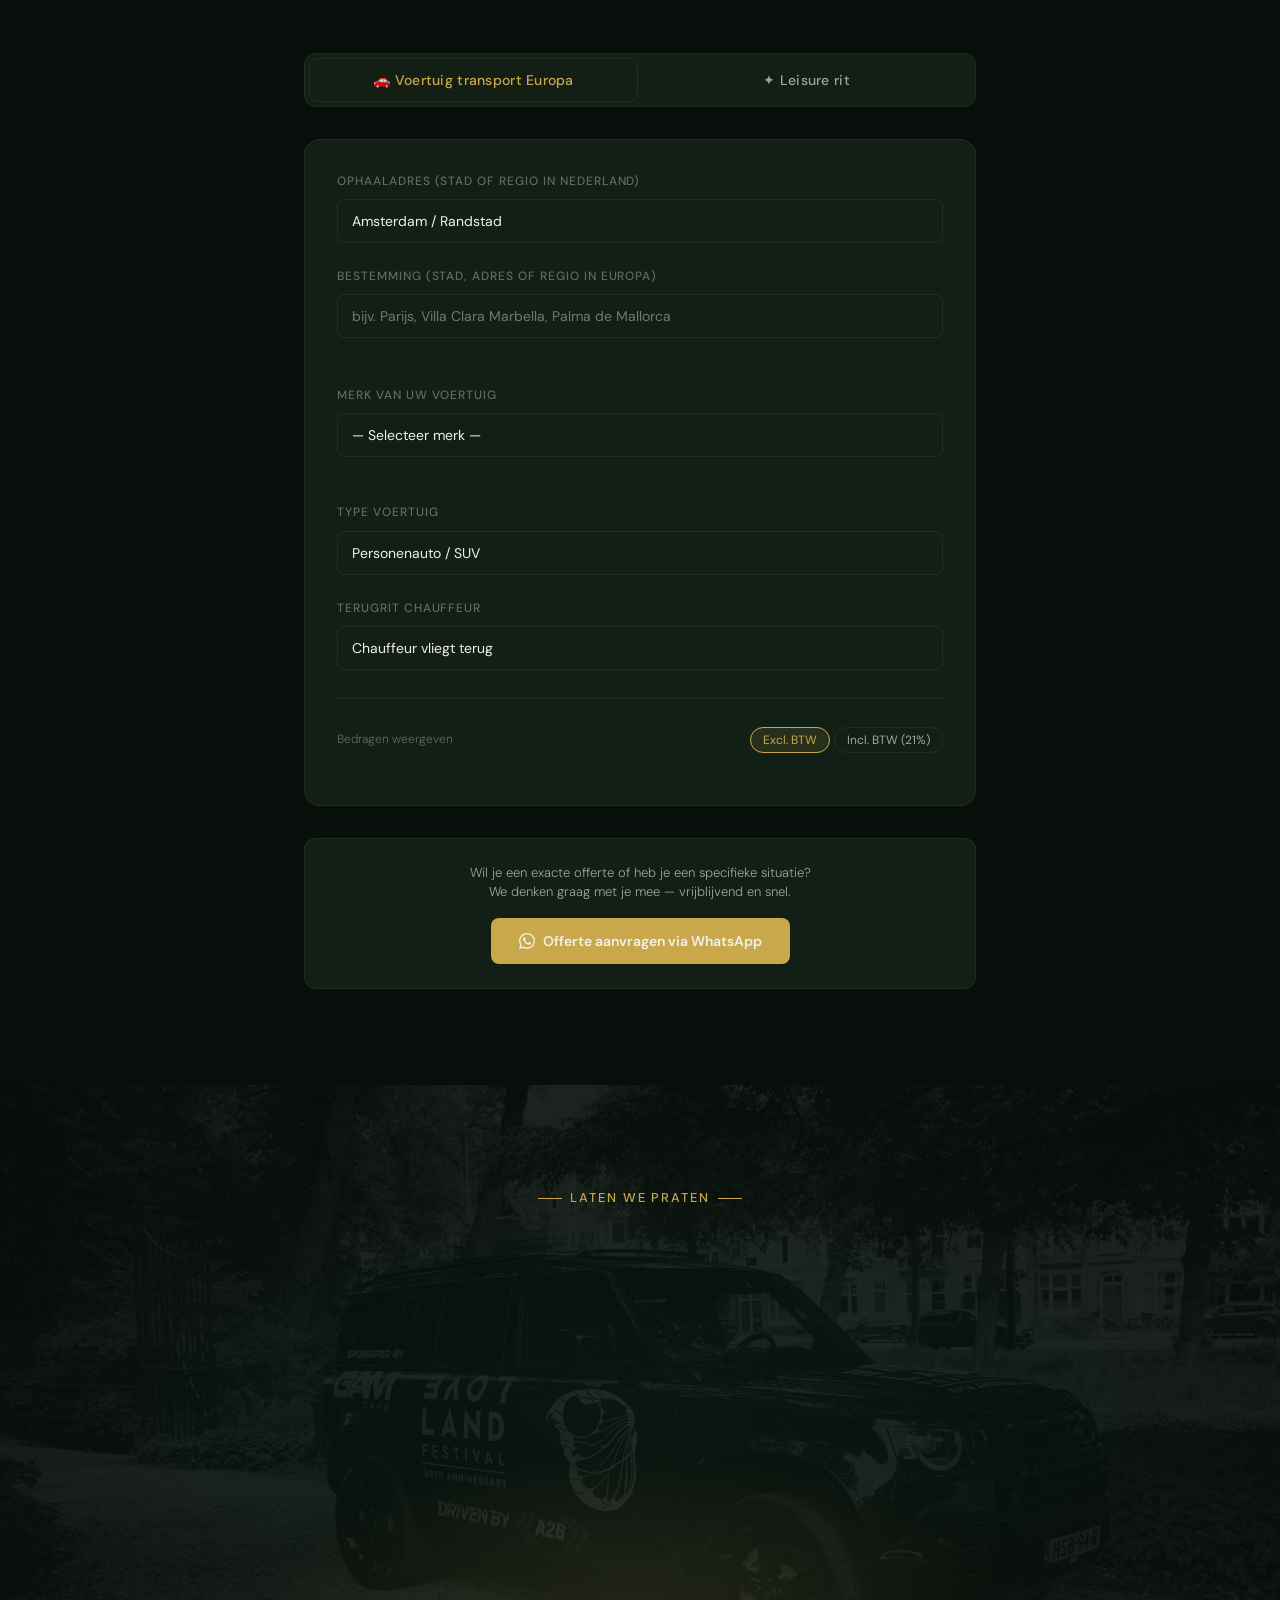
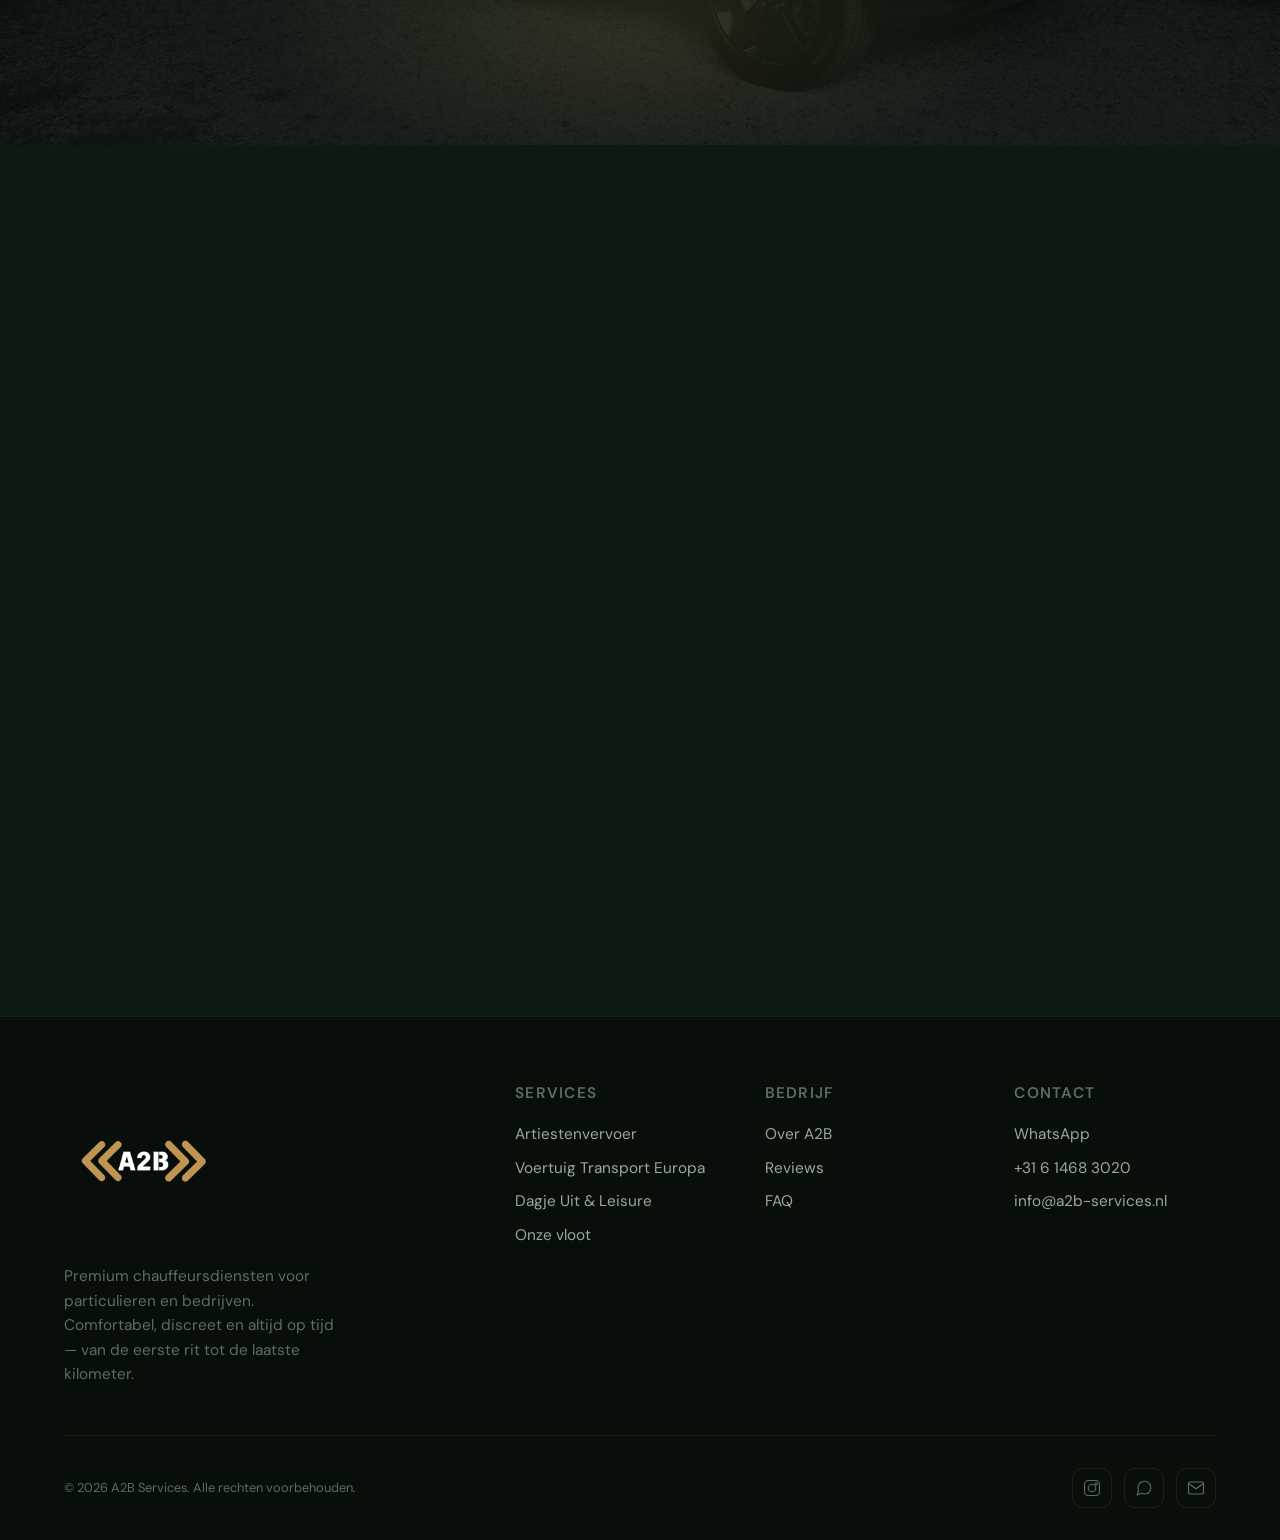
==== commit 2f1541d5: "Add files via upload" ====
--- a/index.html
+++ b/index.html
@@ -121,8 +121,8 @@
       backdrop-filter: blur(24px);
       -webkit-backdrop-filter: blur(24px);
       padding: 14px 0;
-      border-bottom: 1px solid var(--border);
-    }
+    }
+    .navbar.menu-open { z-index: 9000; }
     .navbar-inner {
       display: flex;
       align-items: center;
@@ -1543,6 +1543,7 @@
       .blog-card { flex: 0 0 calc(100vw - 80px); }
       .blog-carousel-wrap { overflow: visible; }
       .blog-nav-btn { width: 40px; height: 40px; }
+      .scroll-progress { display: none; }
       .testimonial-card { padding: var(--space-6); }
       .cta-section .container { padding: 0 16px; }
       .cta-buttons { flex-direction: column; align-items: center; }
@@ -2903,17 +2904,24 @@
     // ===== MOBILE MENU =====
     const navToggle = document.getElementById('navToggle');
     const navLinks = document.getElementById('navLinks');
+    const navbar = navToggle.closest('.navbar');
+    function openMenu() {
+      navToggle.classList.add('active');
+      navLinks.classList.add('open');
+      navbar.classList.add('menu-open');
+      document.body.style.overflow = 'hidden';
+    }
+    function closeMenu() {
+      navToggle.classList.remove('active');
+      navLinks.classList.remove('open');
+      navbar.classList.remove('menu-open');
+      document.body.style.overflow = '';
+    }
     navToggle.addEventListener('click', () => {
-      navToggle.classList.toggle('active');
-      navLinks.classList.toggle('open');
-      document.body.style.overflow = navLinks.classList.contains('open') ? 'hidden' : '';
+      navLinks.classList.contains('open') ? closeMenu() : openMenu();
     });
     navLinks.querySelectorAll('a').forEach(link => {
-      link.addEventListener('click', () => {
-        navToggle.classList.remove('active');
-        navLinks.classList.remove('open');
-        document.body.style.overflow = '';
-      });
+      link.addEventListener('click', closeMenu);
     });
 
     // ===== CURSOR GLOW (desktop only) =====
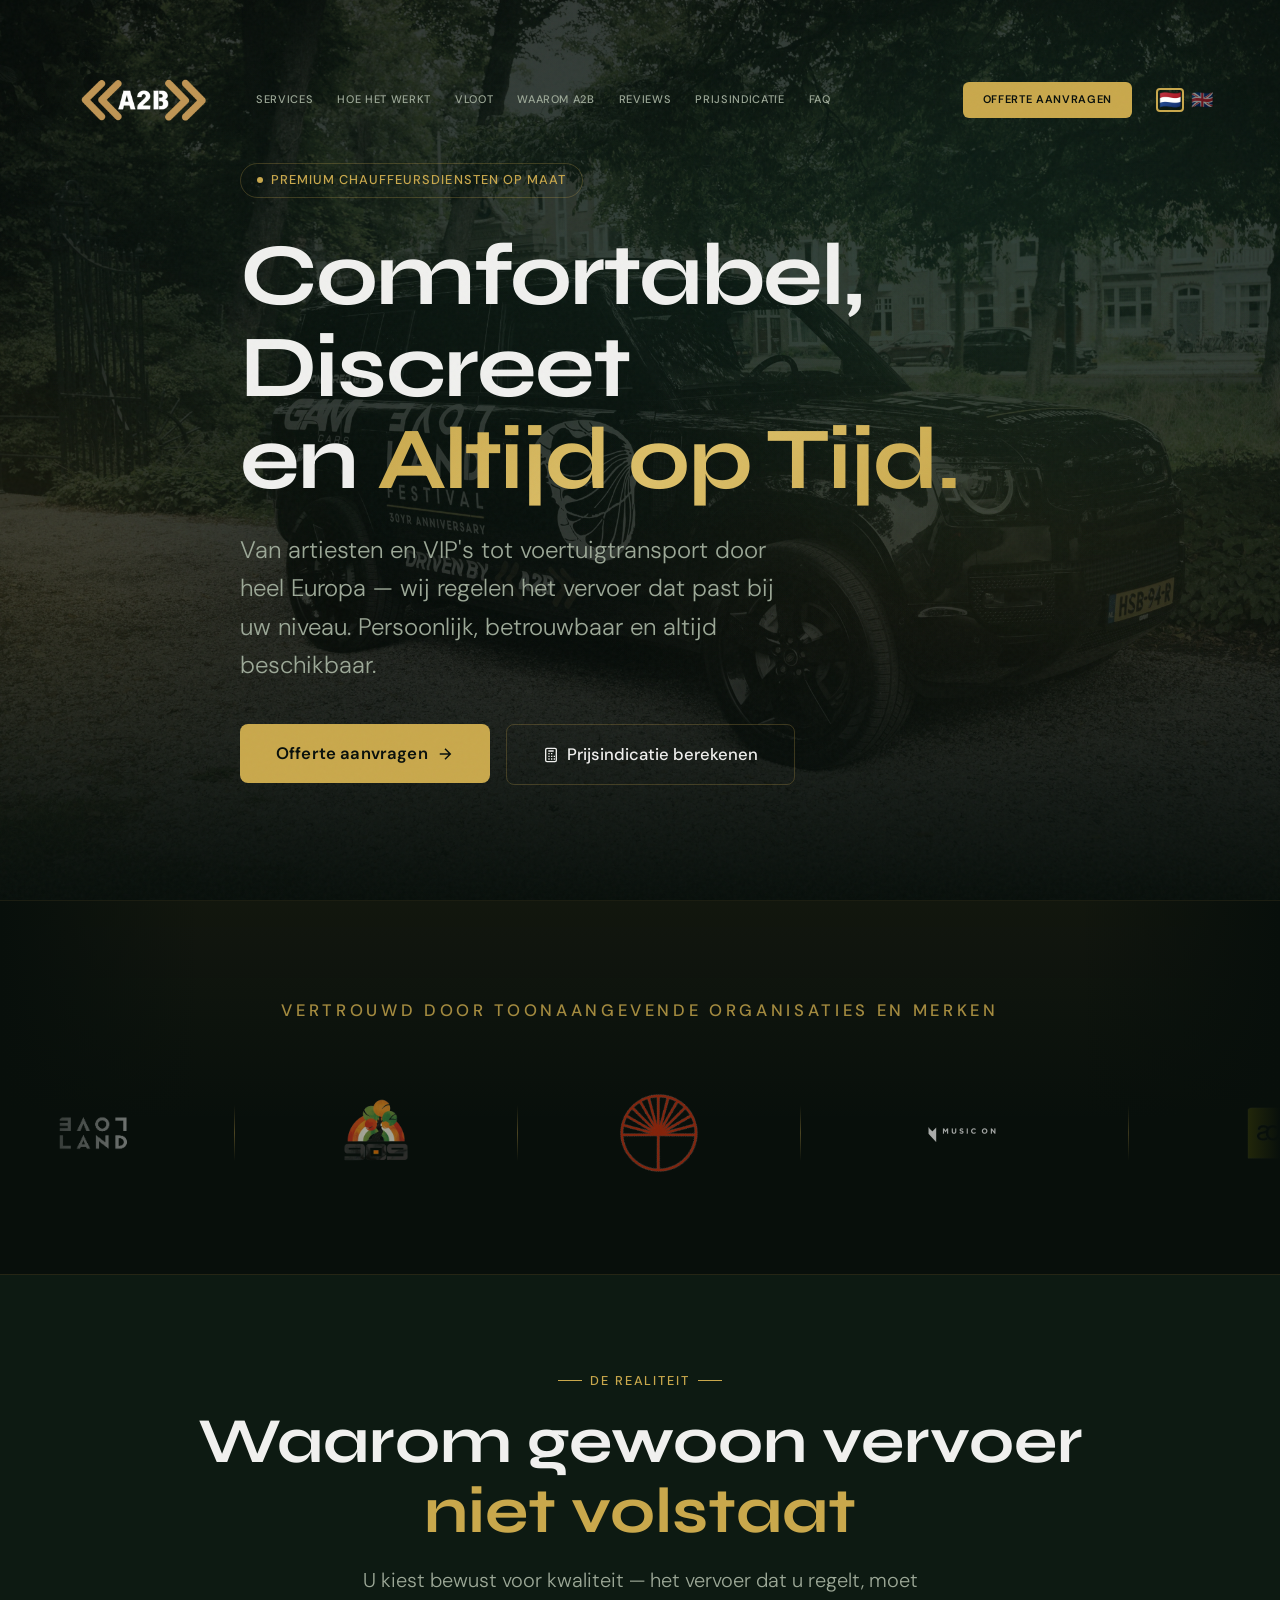
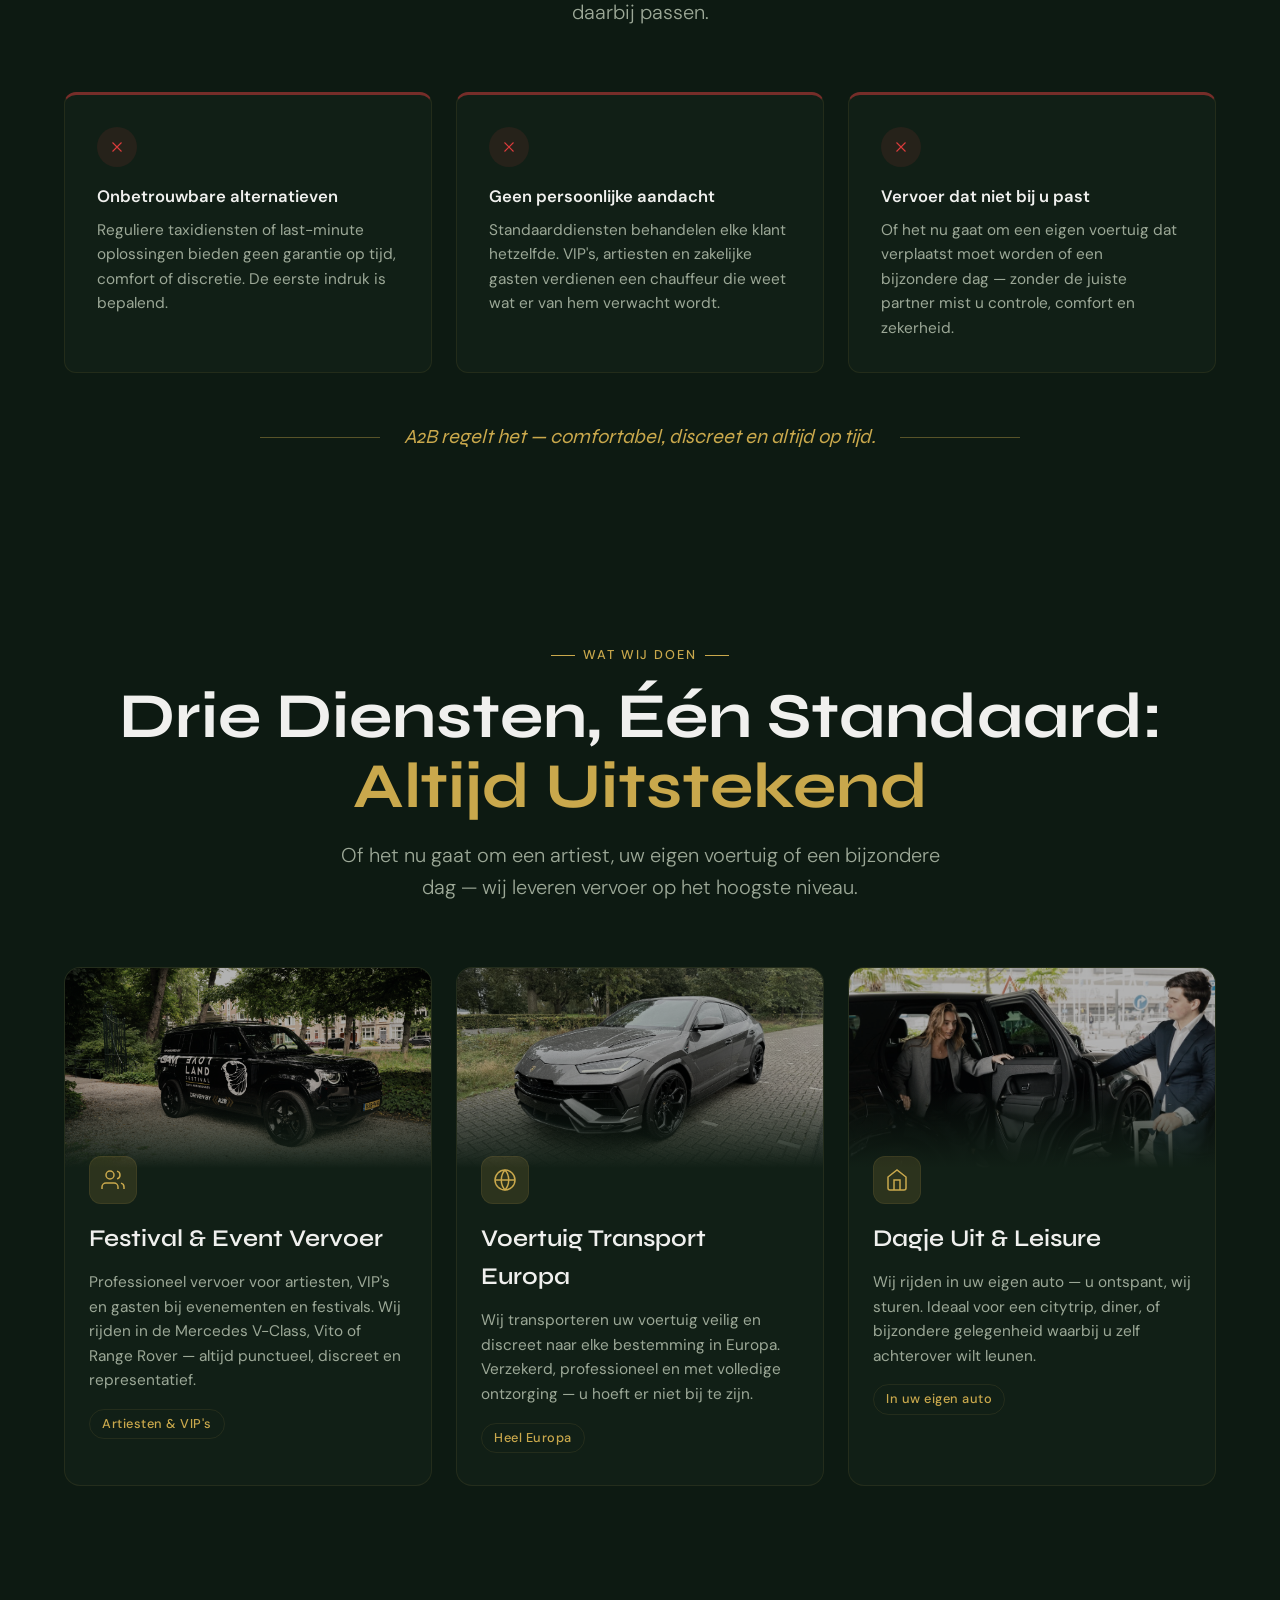
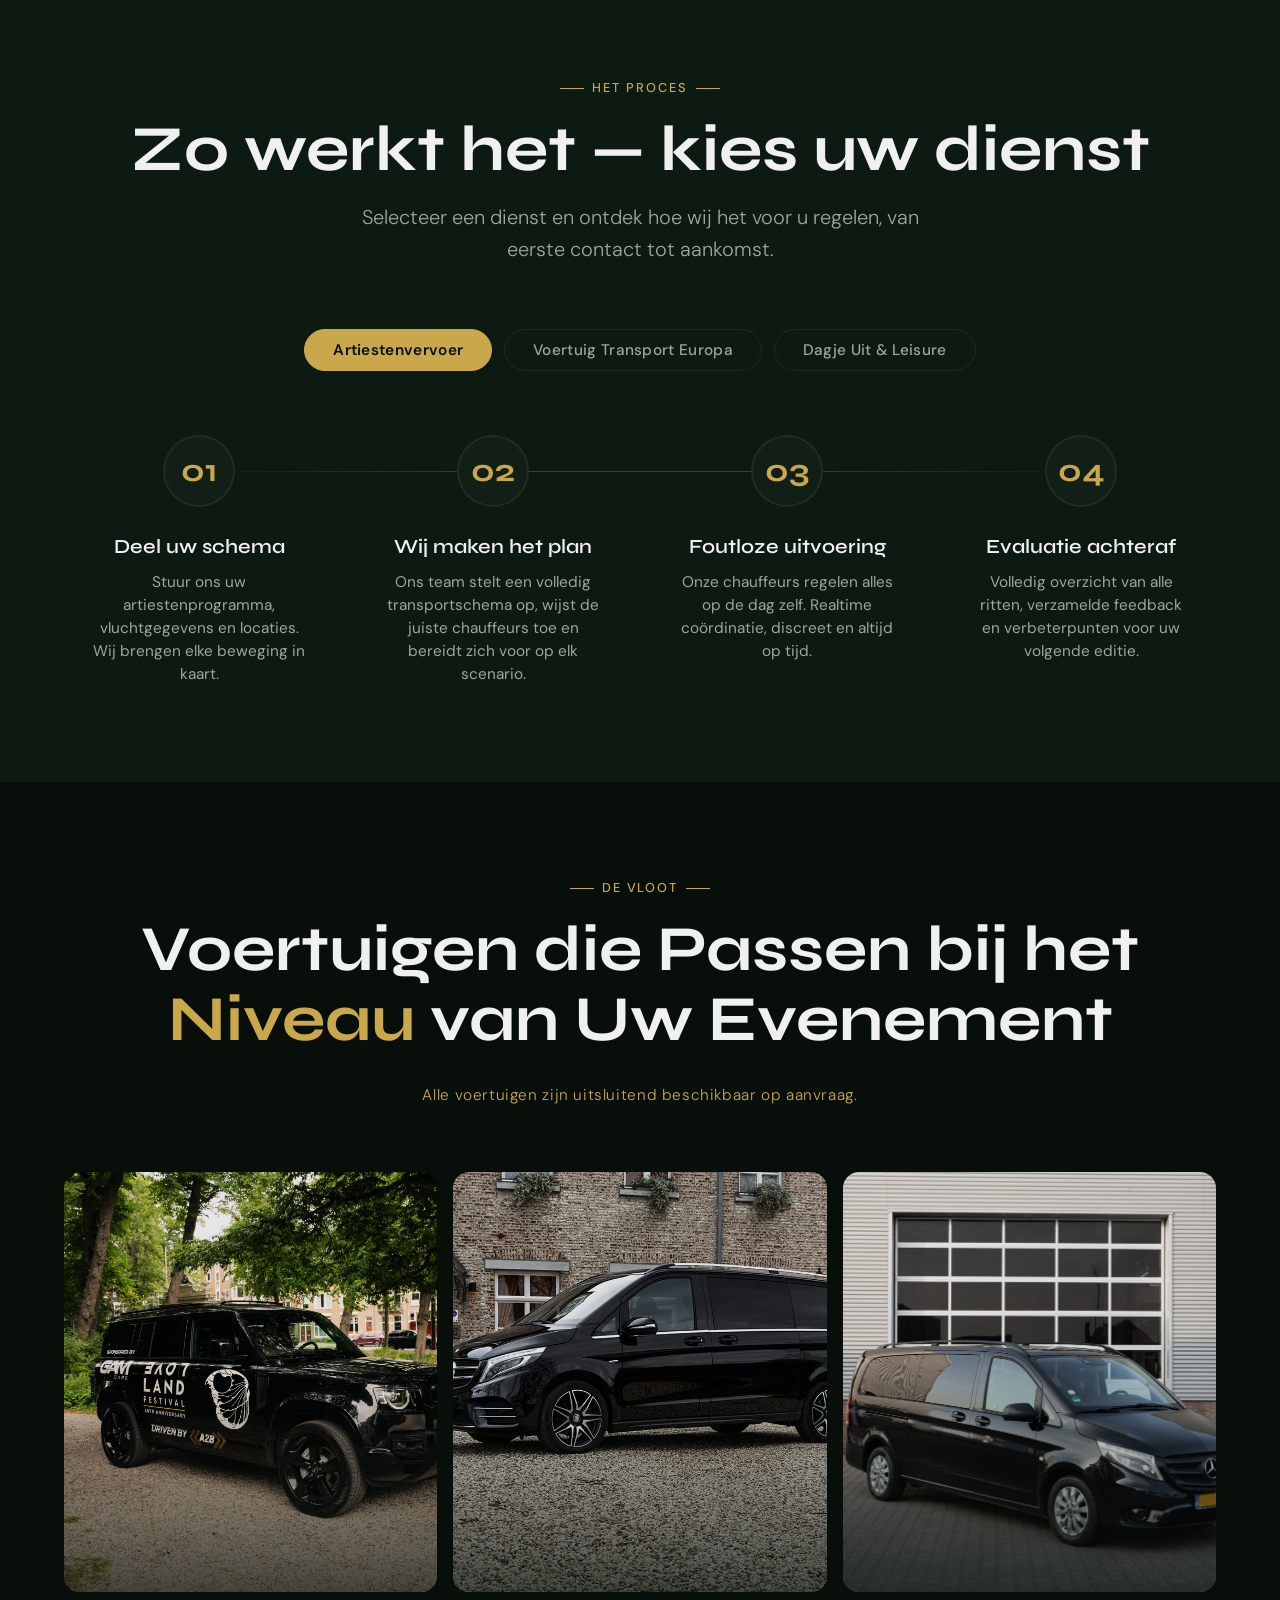
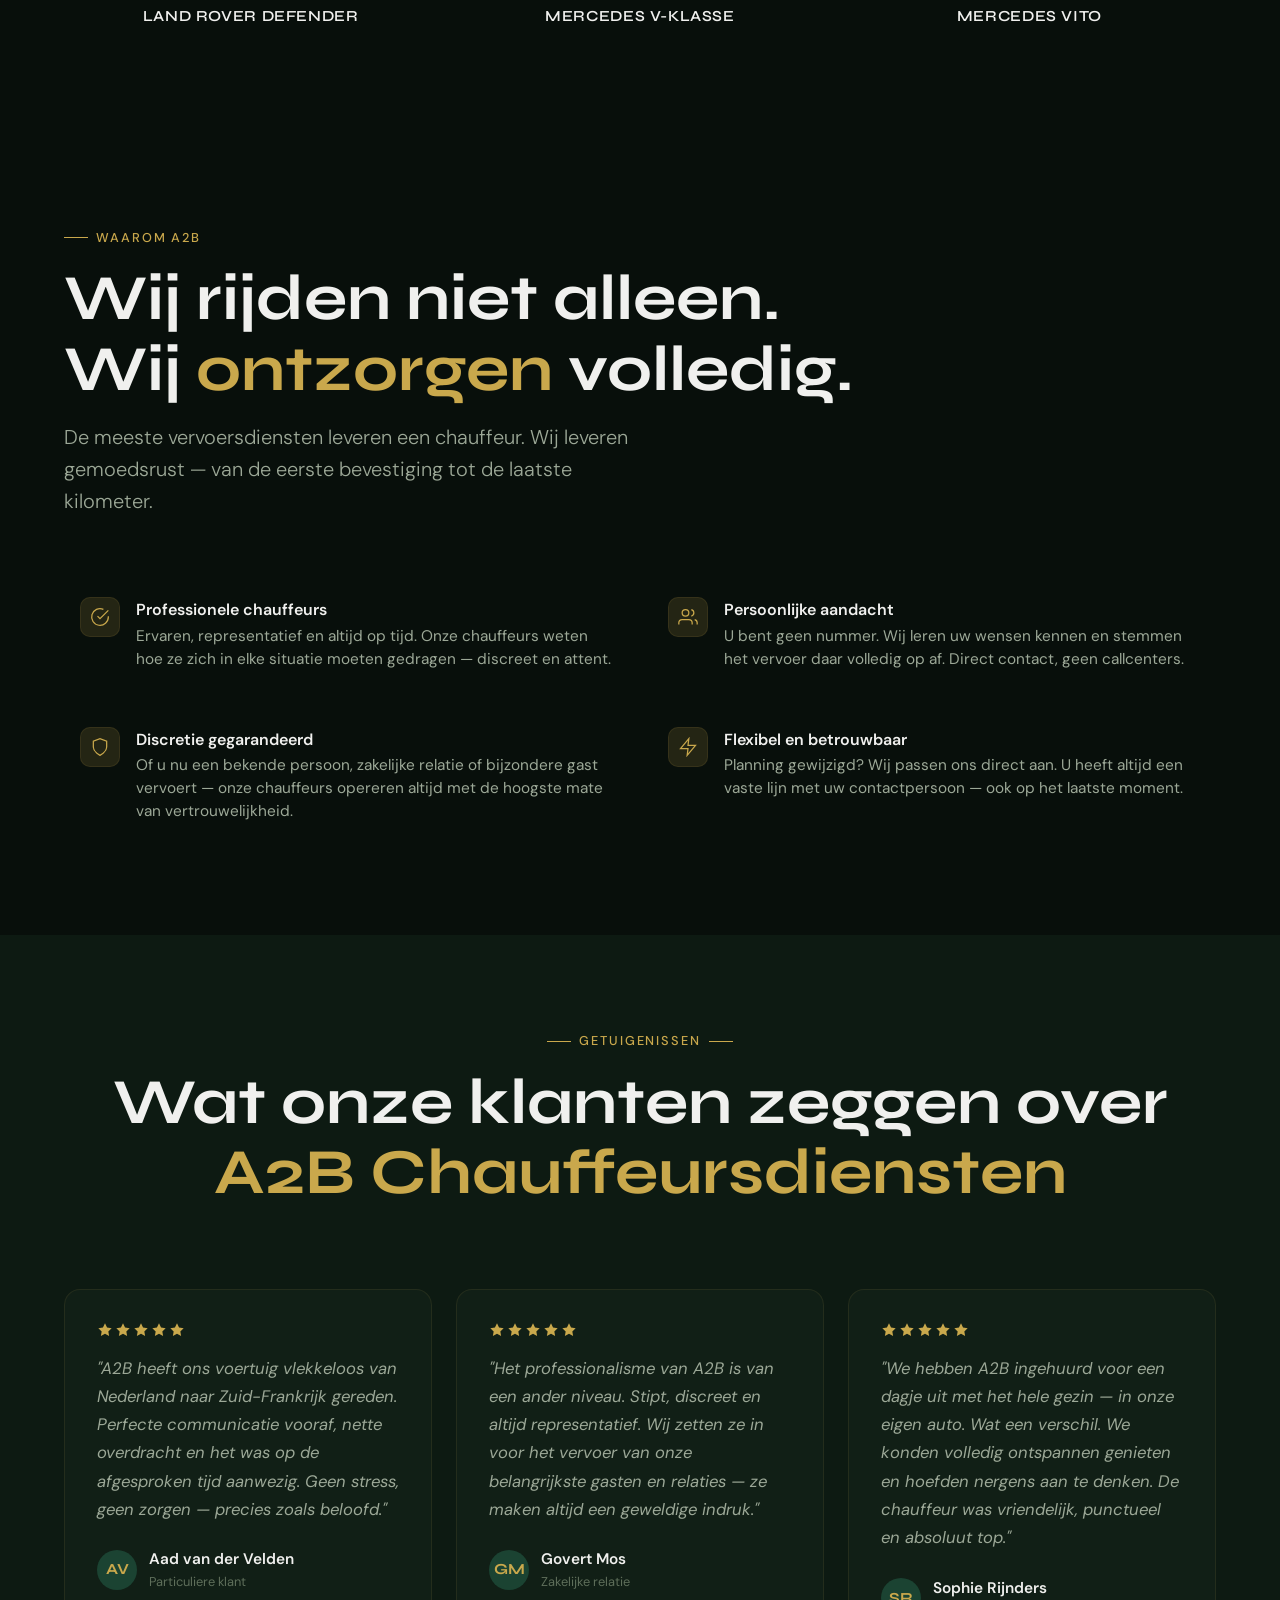
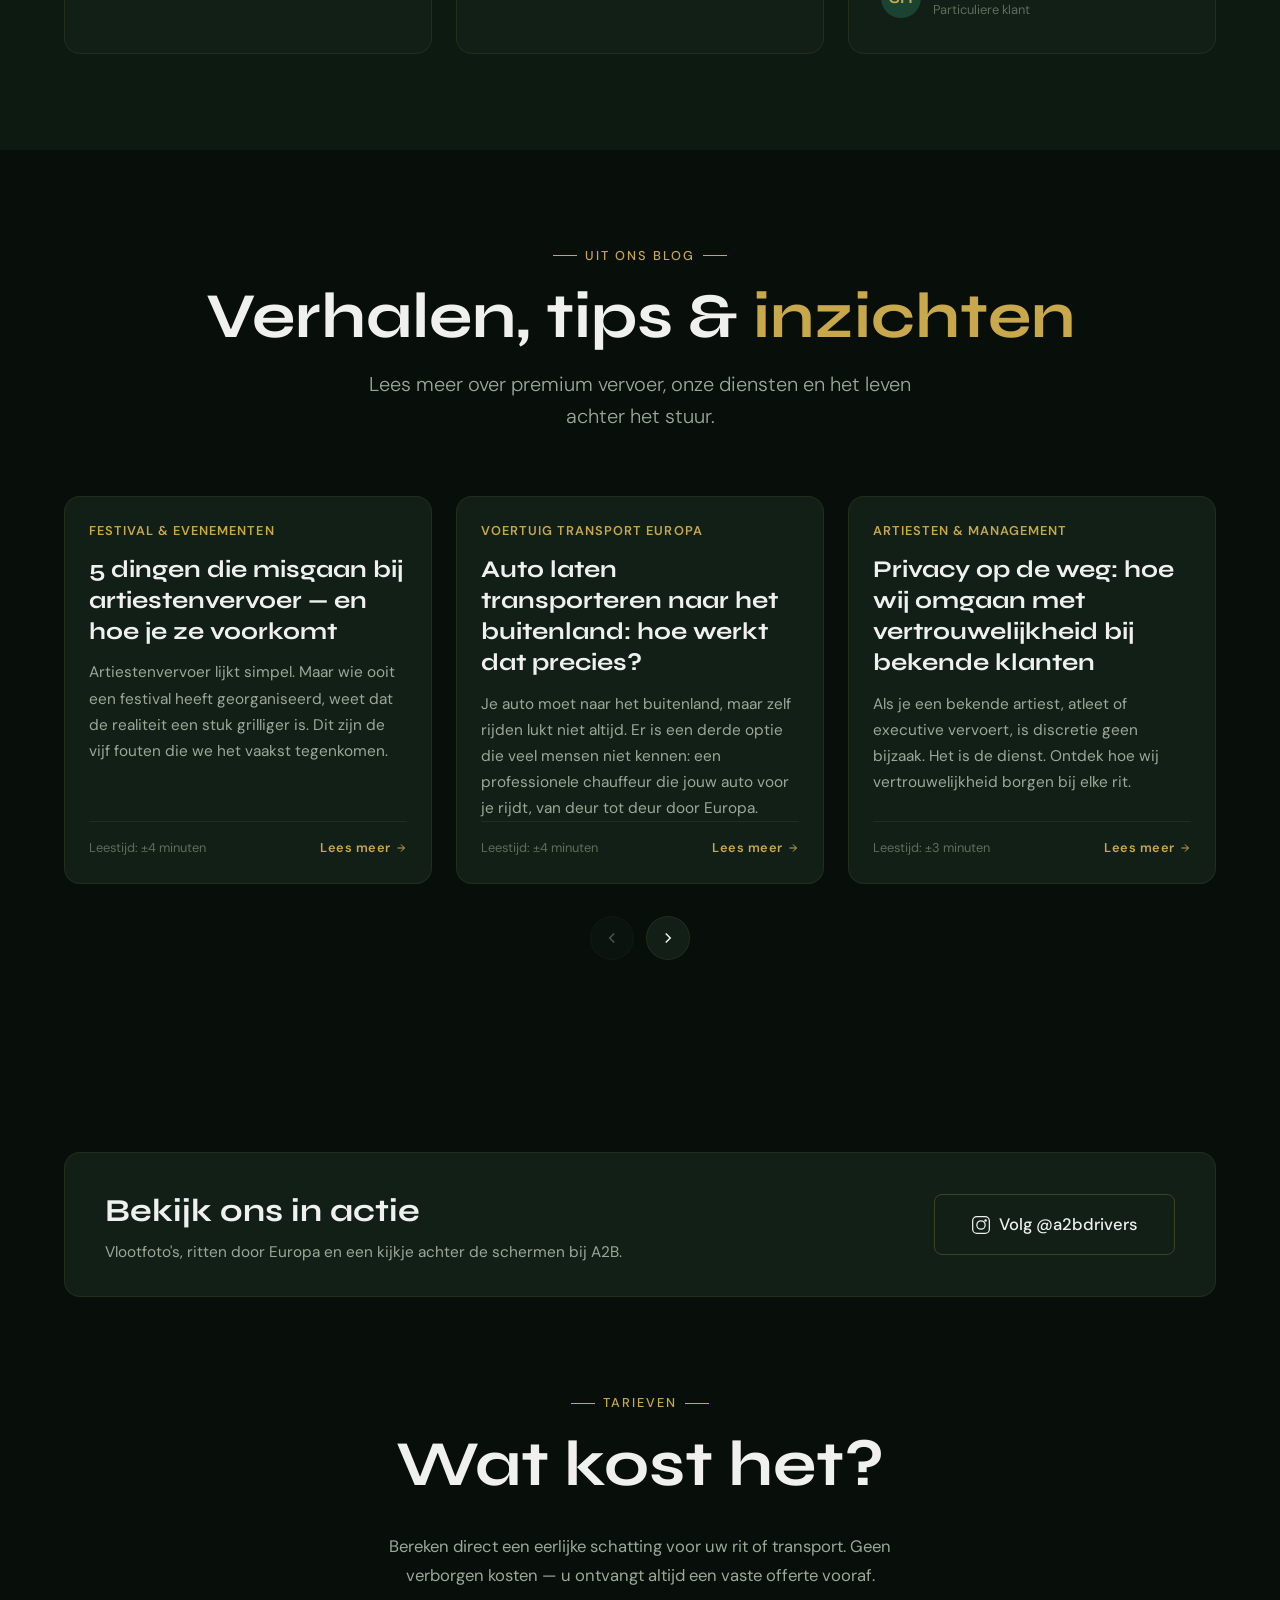
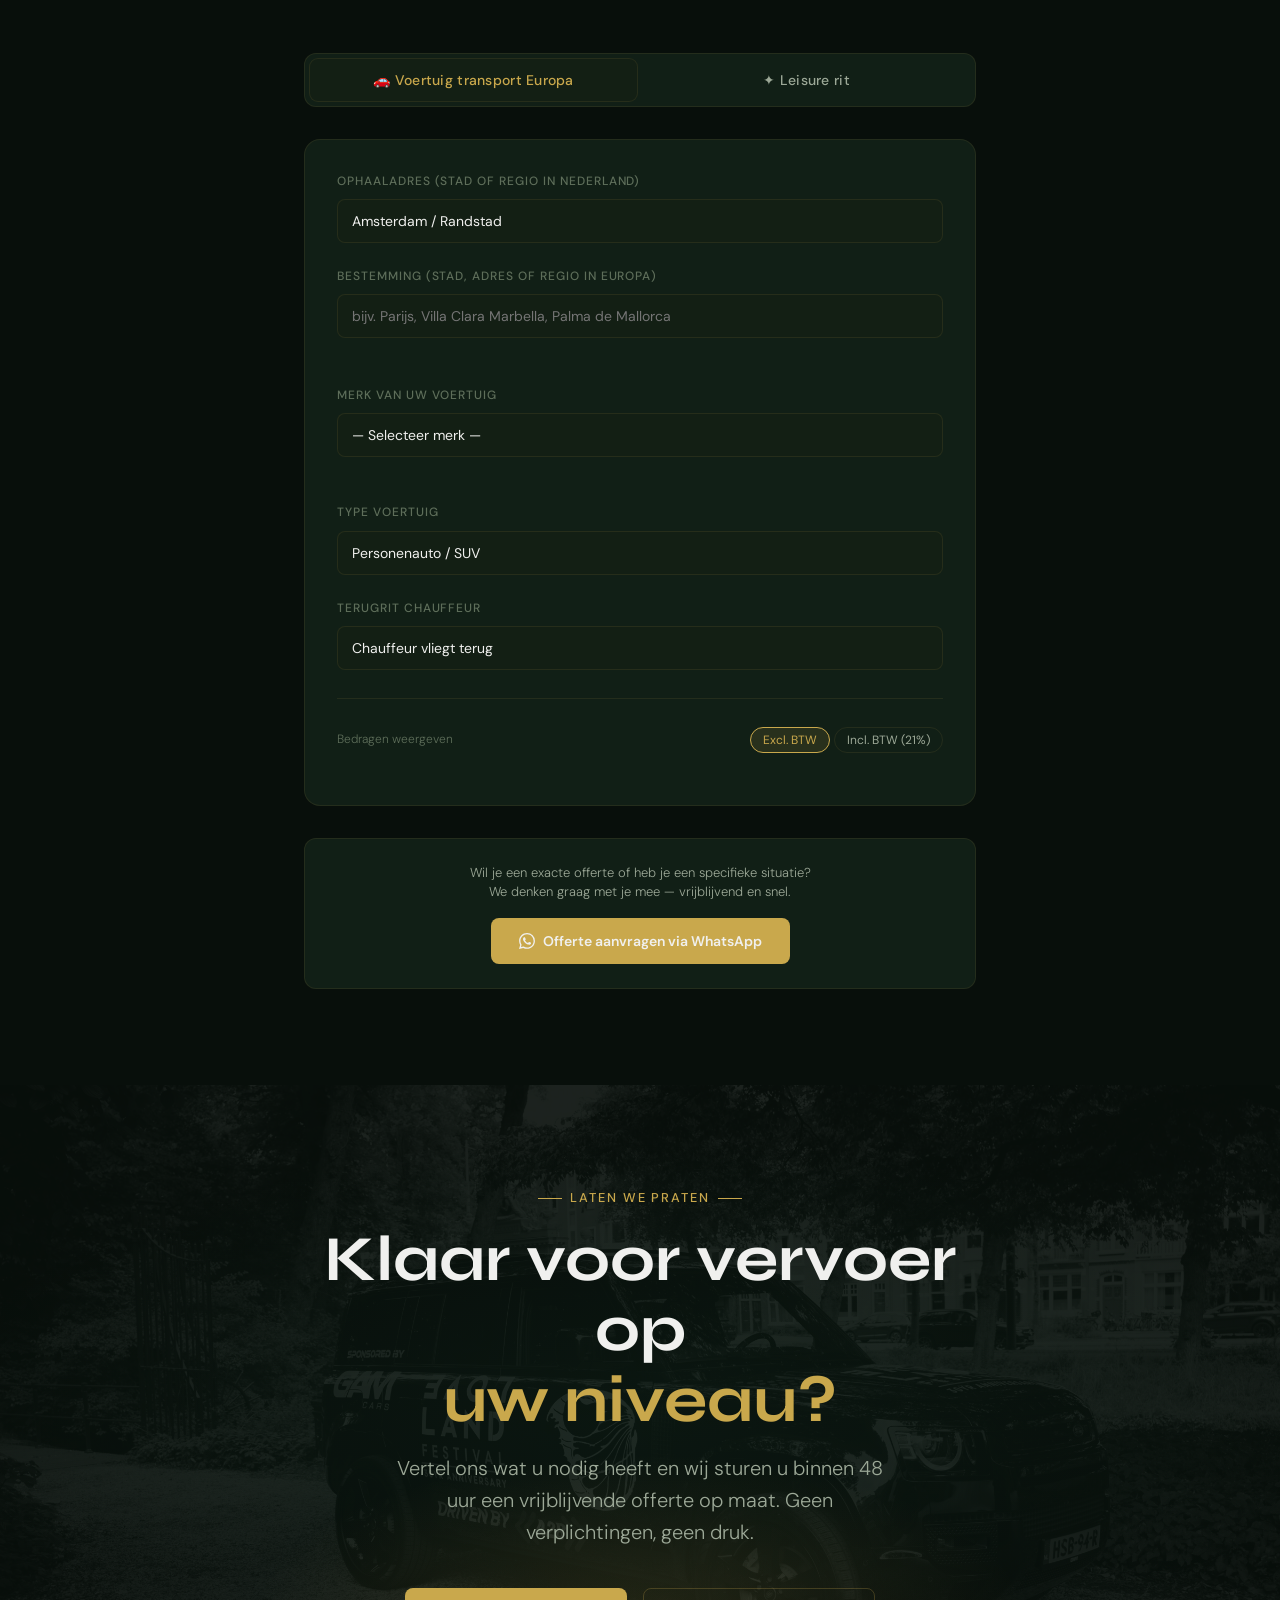
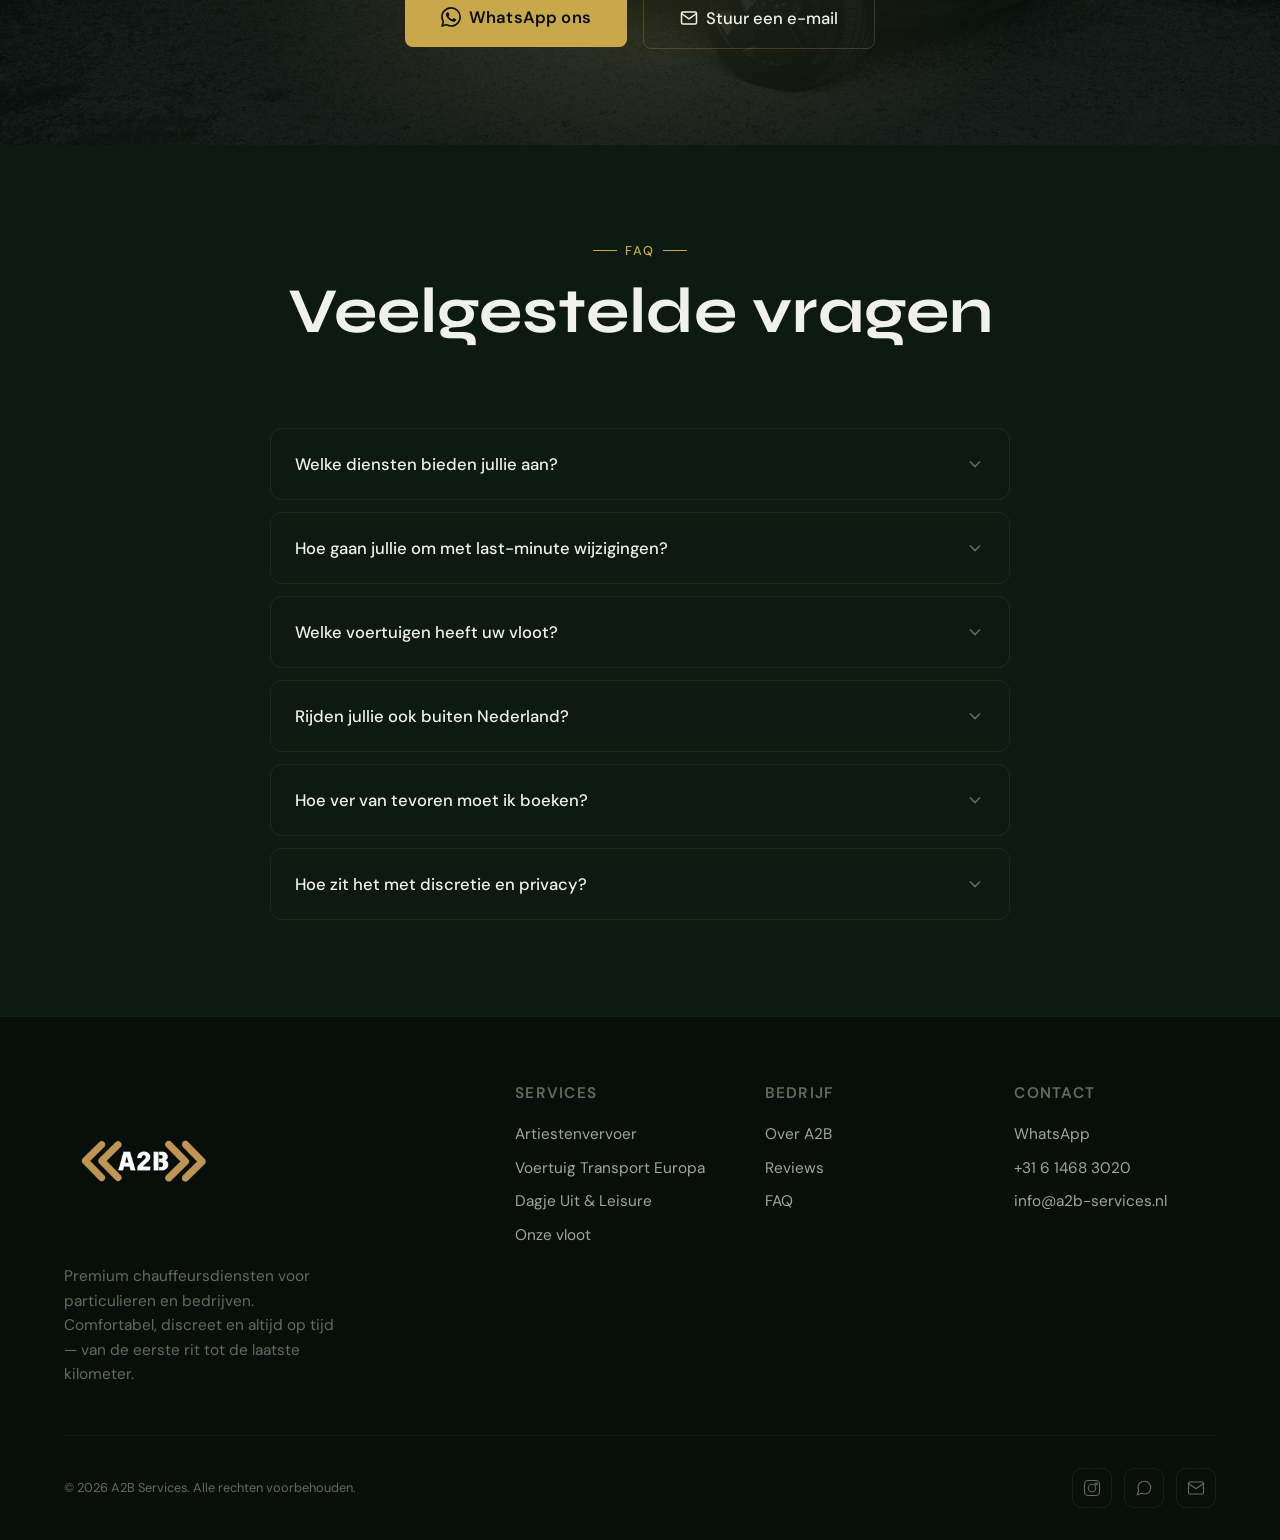
==== commit 7d3601c4: "Add files via upload" ====
--- a/index.html
+++ b/index.html
@@ -2904,7 +2904,6 @@
     // ===== MOBILE MENU =====
     const navToggle = document.getElementById('navToggle');
     const navLinks = document.getElementById('navLinks');
-    const navbar = navToggle.closest('.navbar');
     function openMenu() {
       navToggle.classList.add('active');
       navLinks.classList.add('open');
